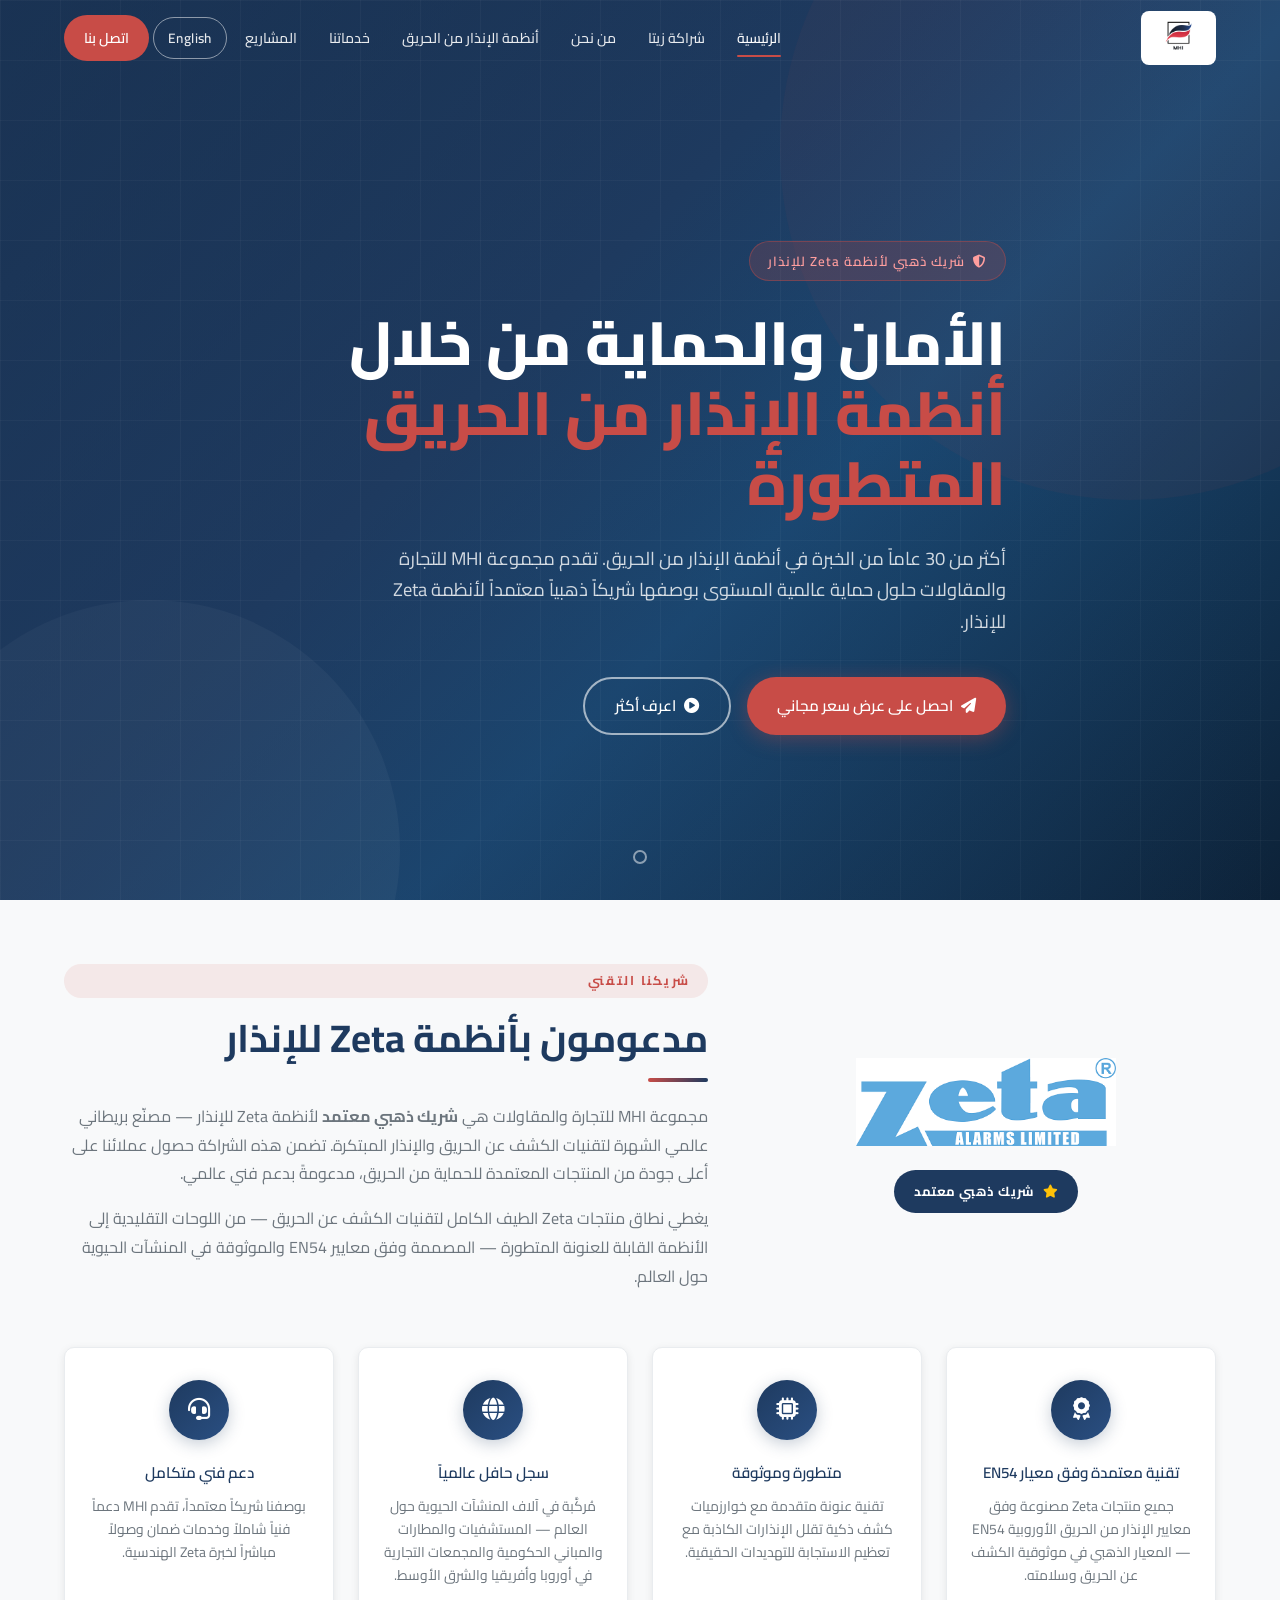
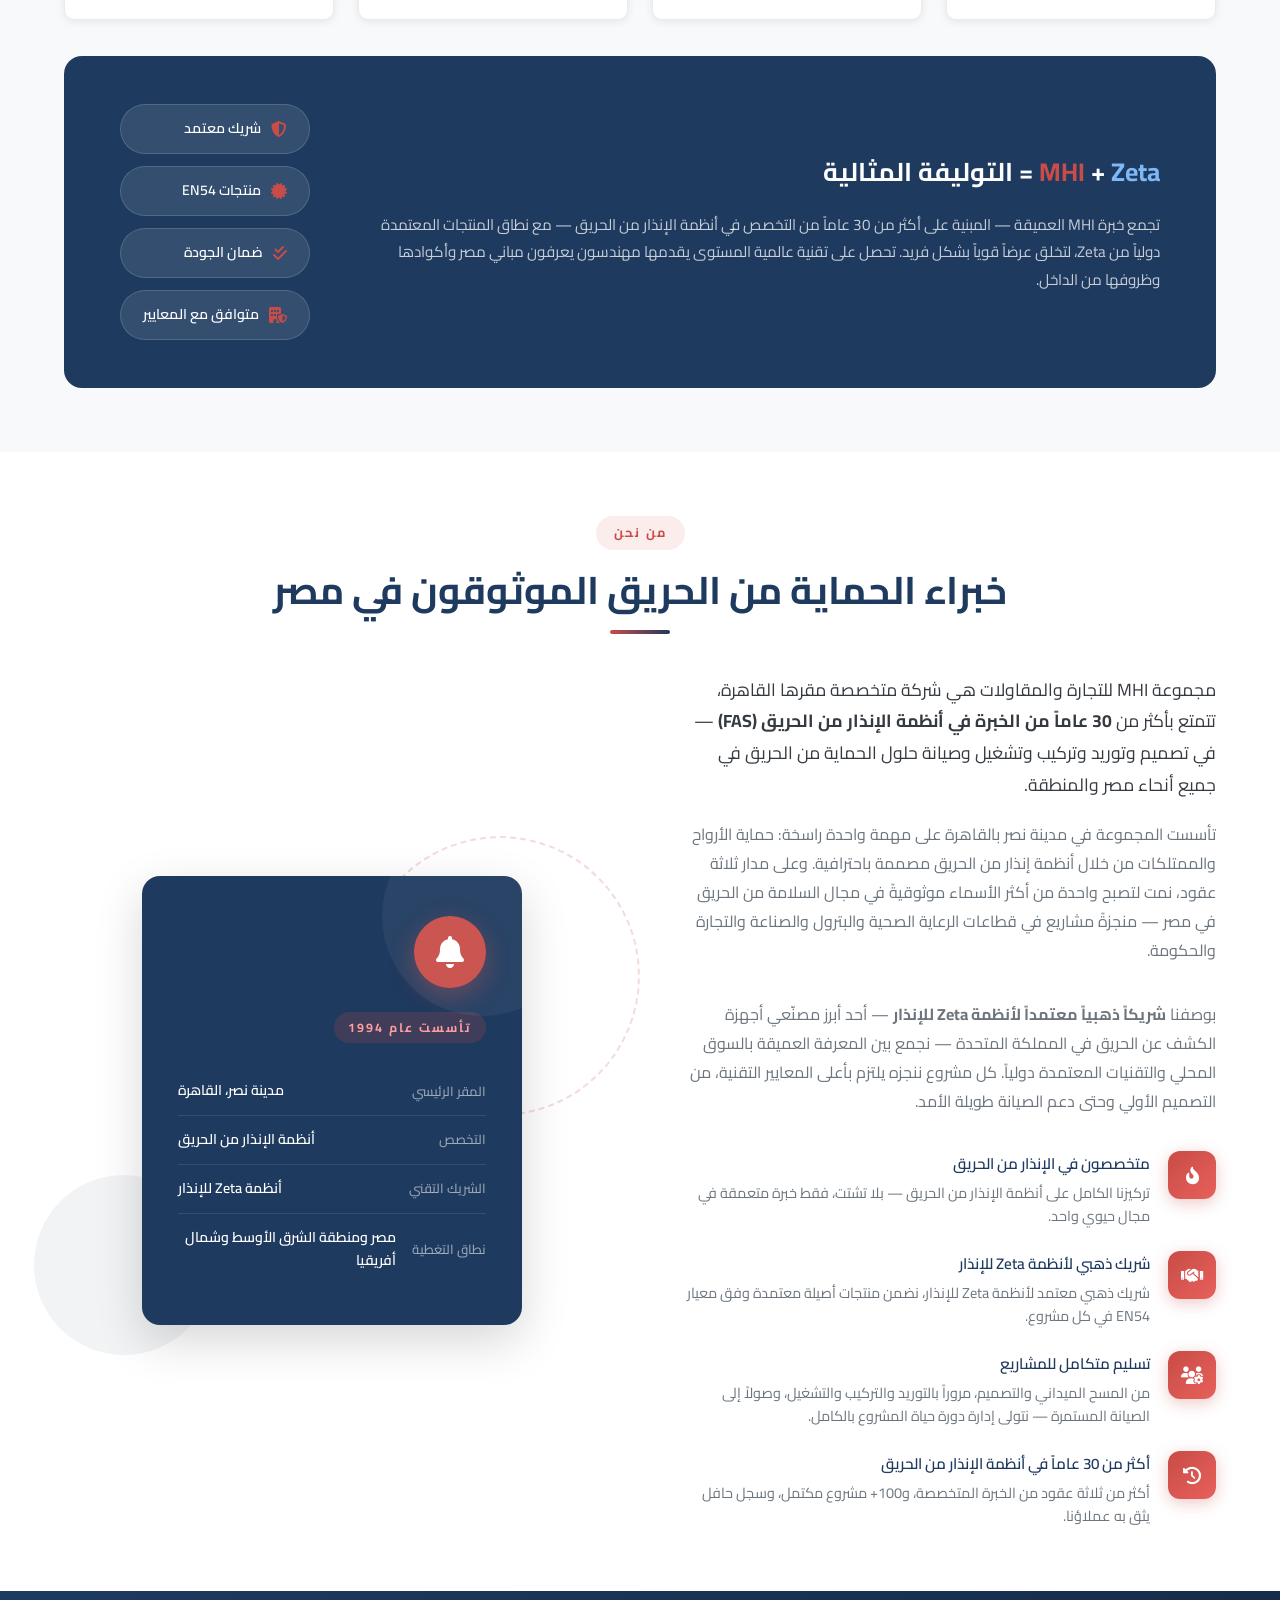
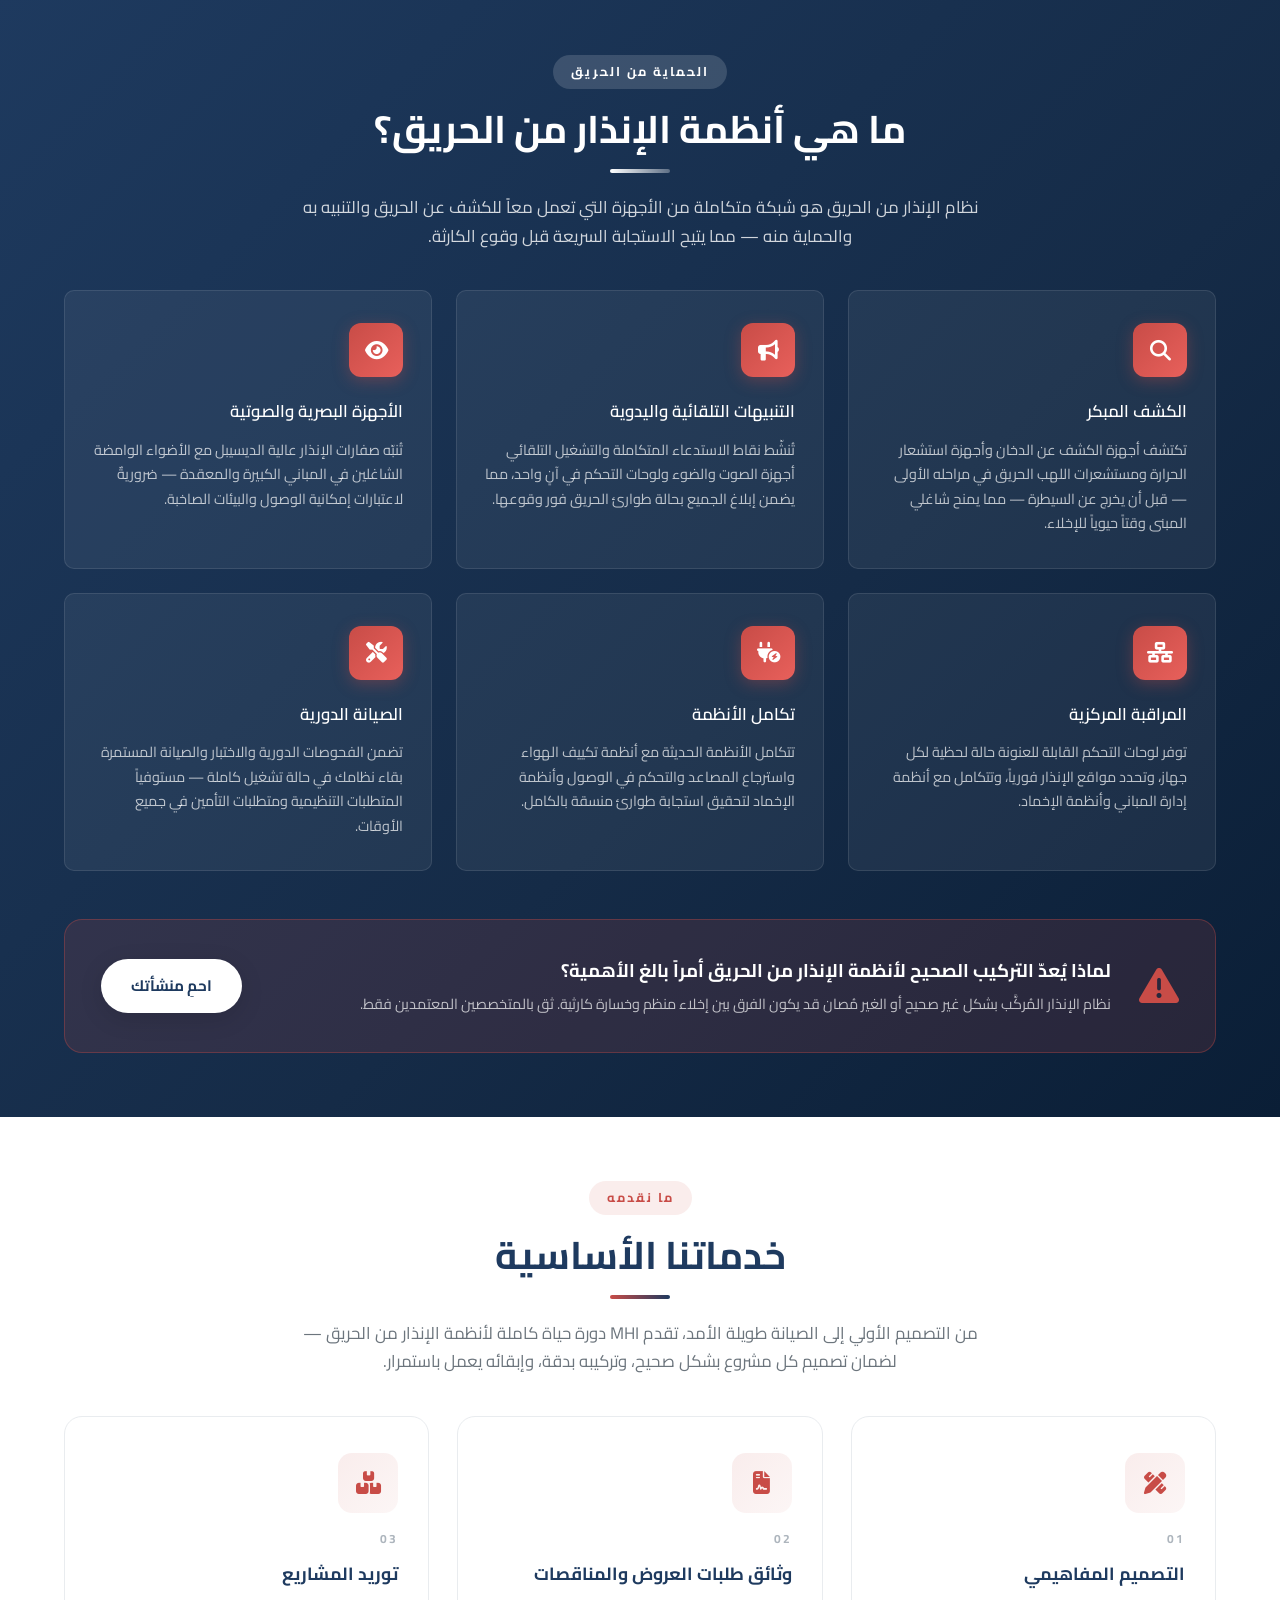
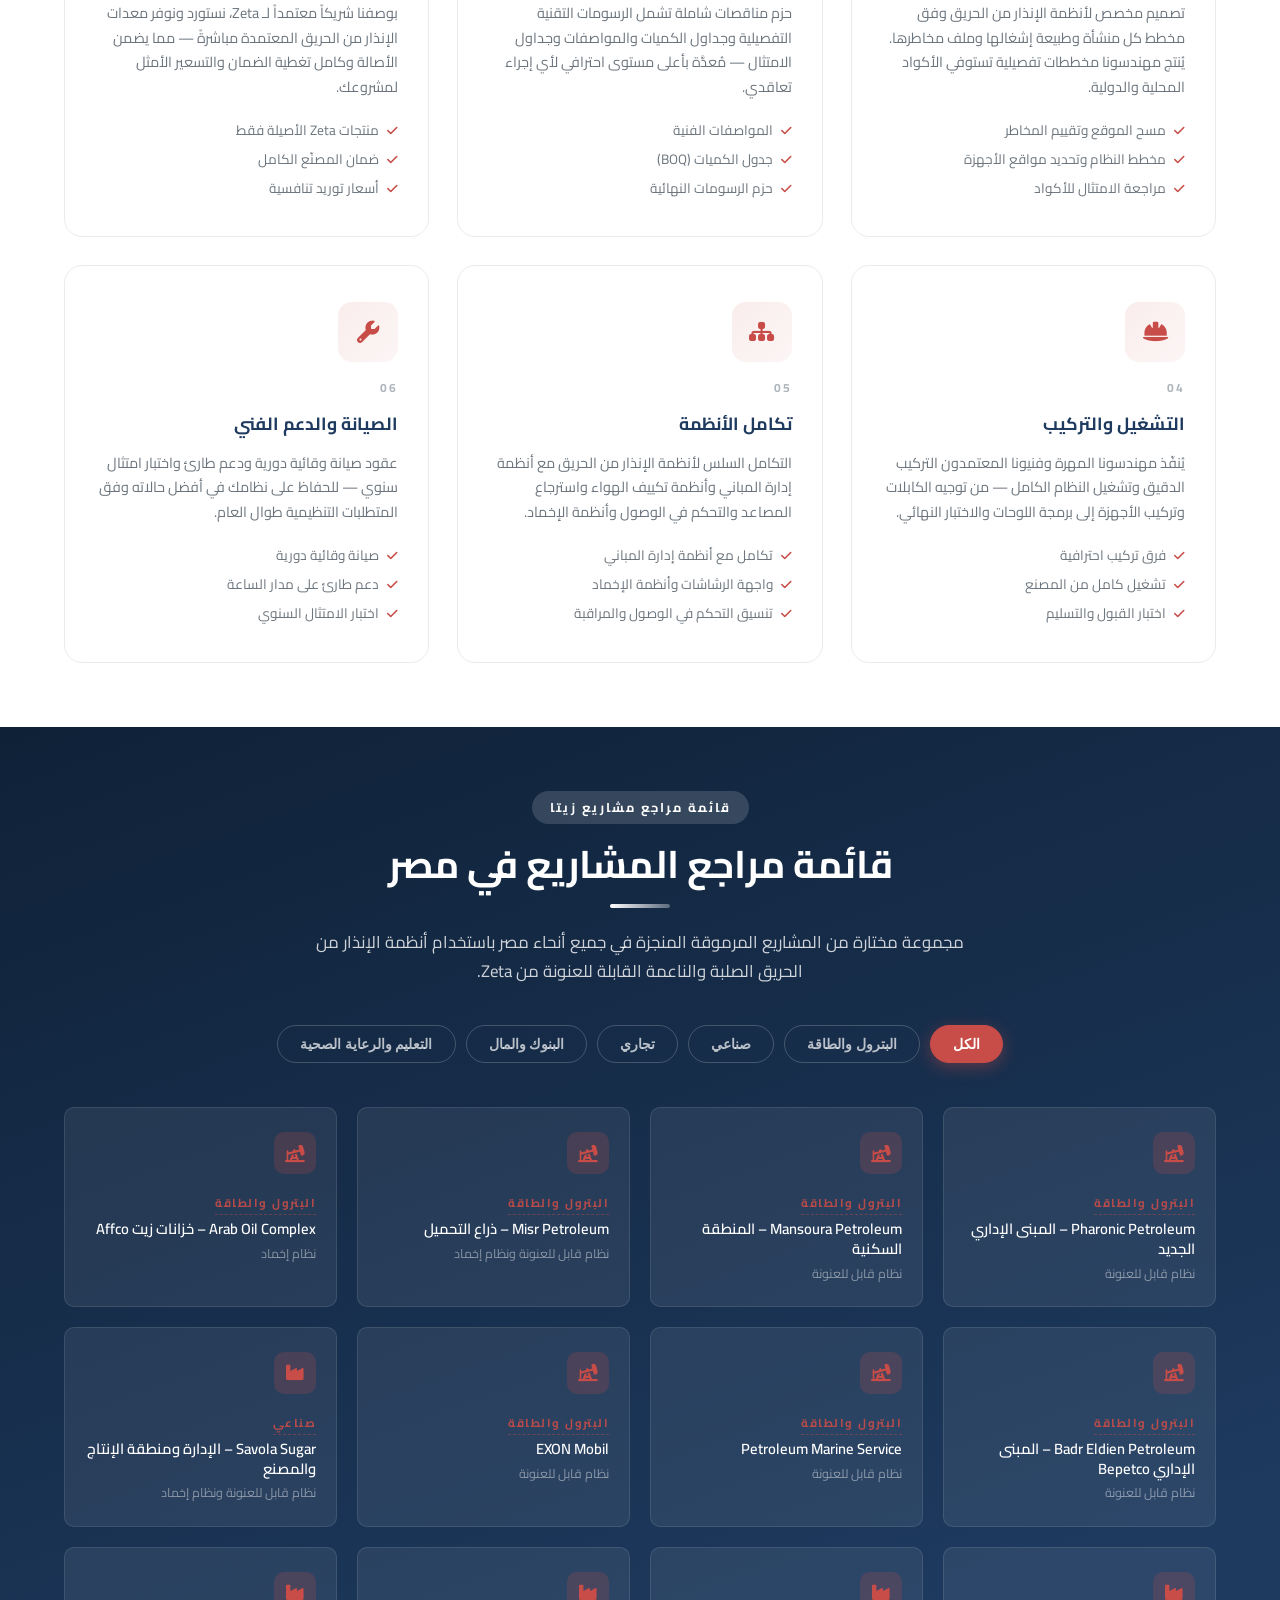
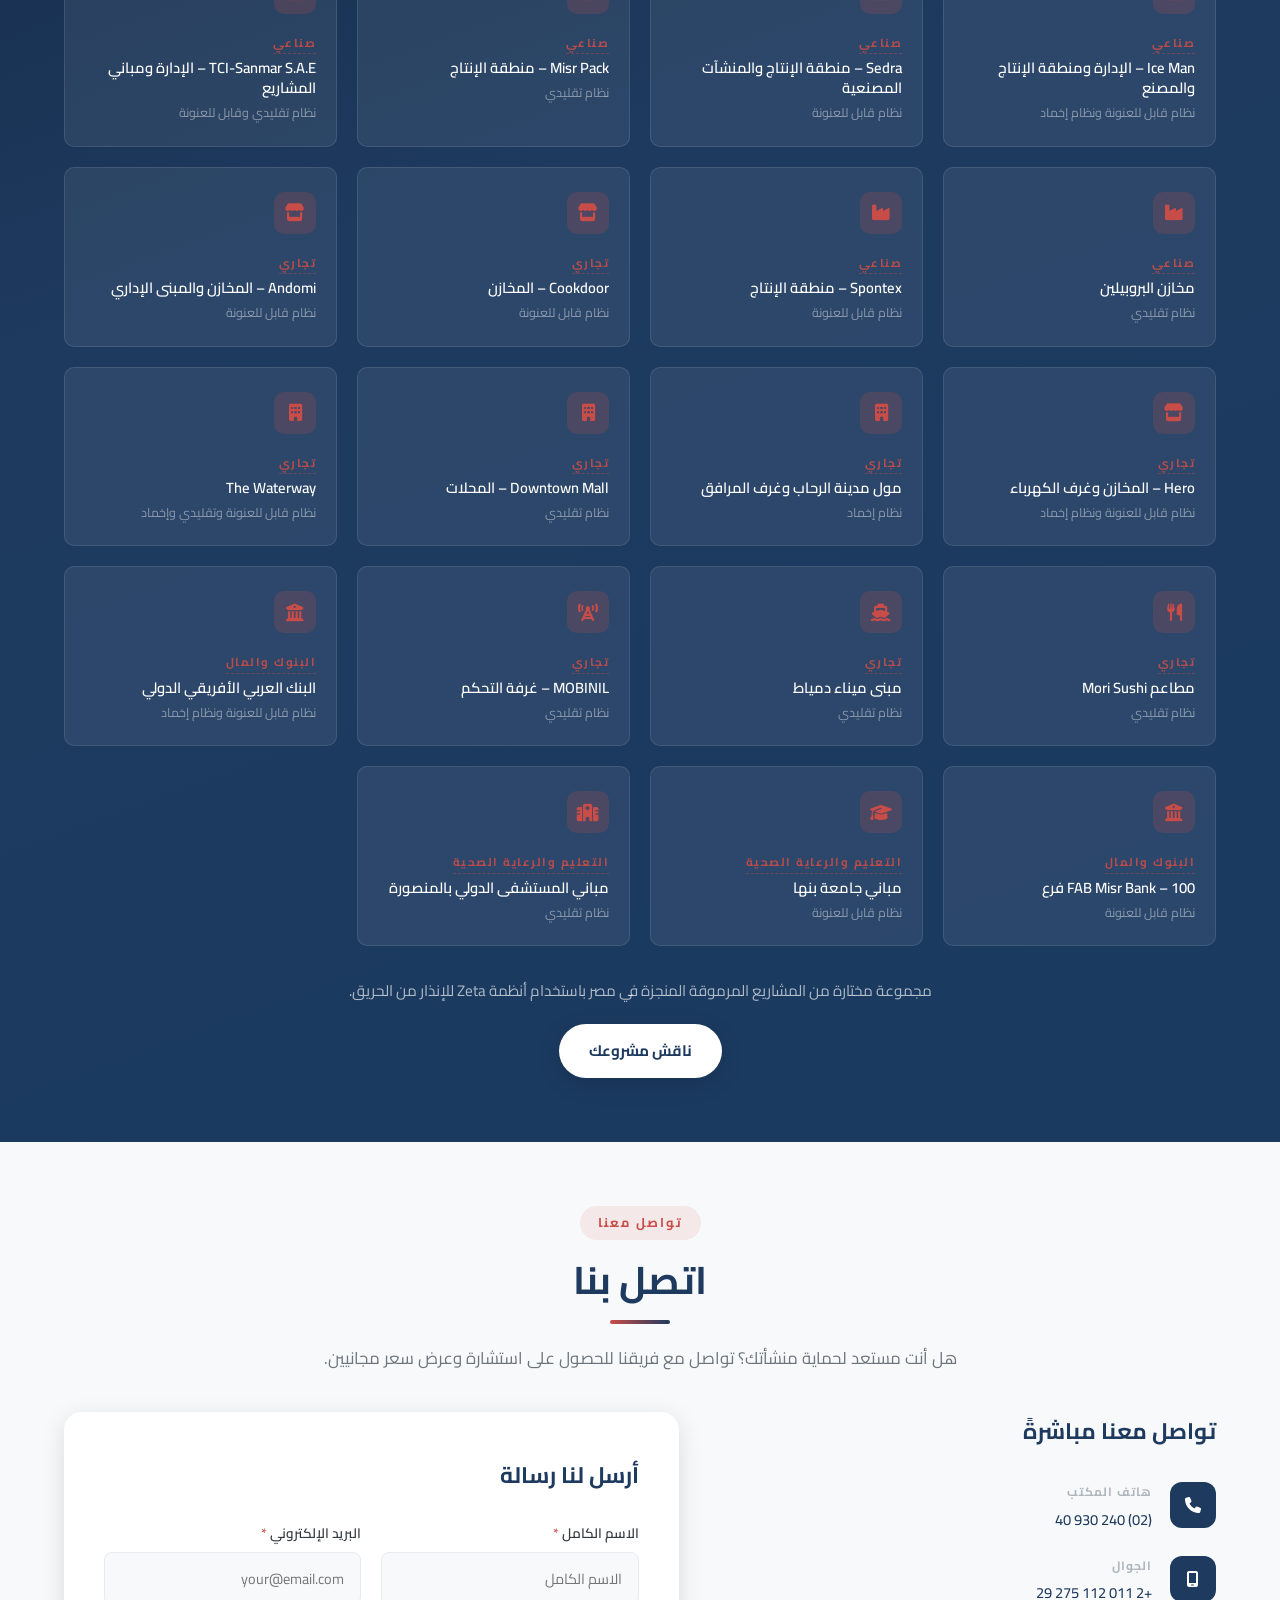
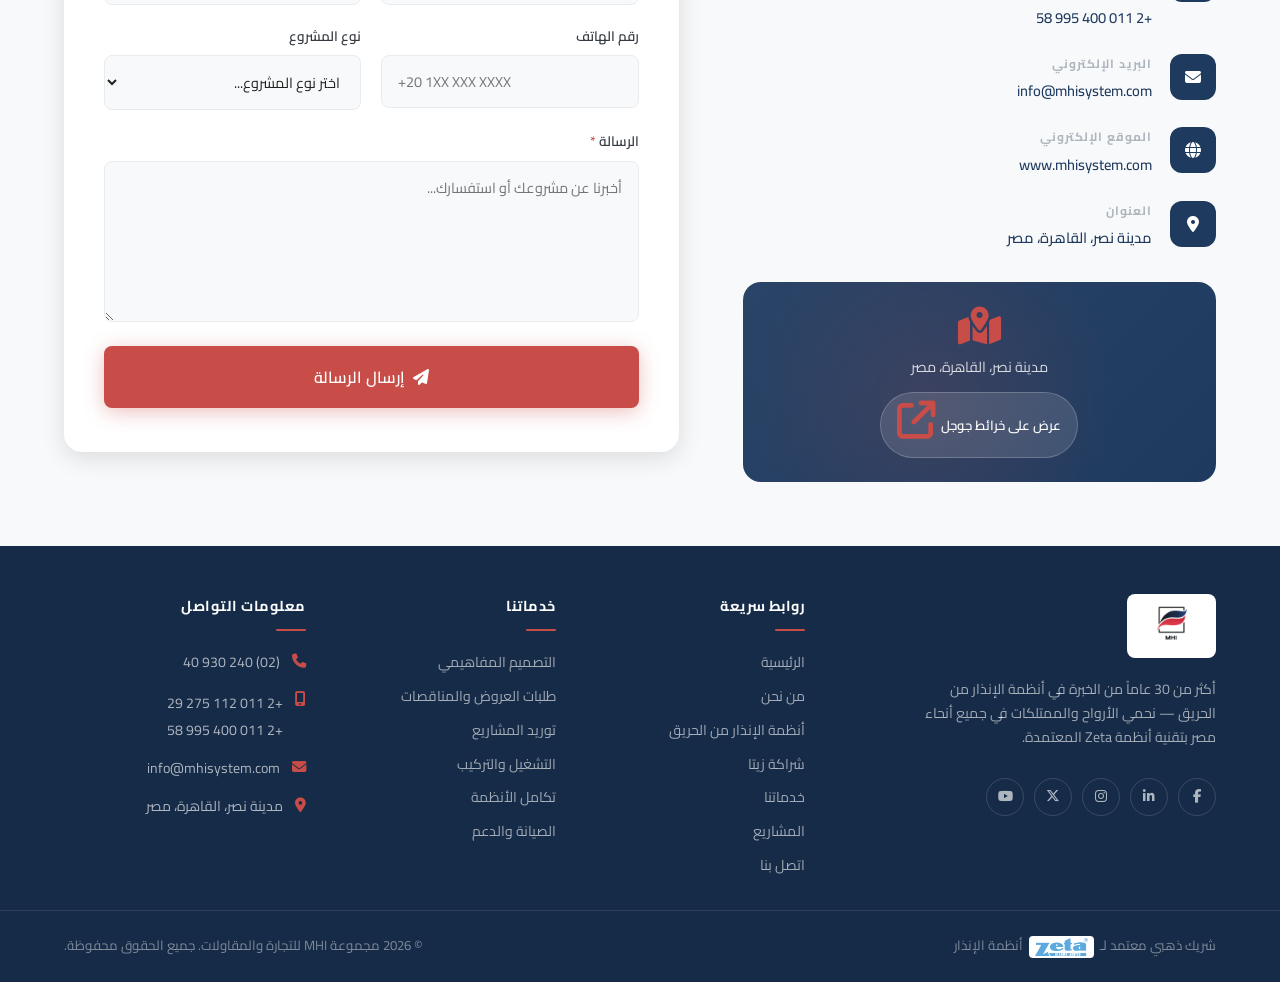
==== ar/index.html @ 606766be "Add Web3Forms access key for mostafa@mhisystem.com Co-Authored-By: Claude Sonnet 4.6 <noreply@anthro" ====
<!DOCTYPE html>
<html lang="ar" dir="rtl">
<head>
  <meta charset="UTF-8" />
  <meta name="viewport" content="width=device-width, initial-scale=1.0" />
  <meta name="description" content="مجموعة MHI للتجارة والمقاولات – متخصصون في أنظمة الإنذار من الحريق بخبرة تزيد على 30 عاماً، وشريك ذهبي معتمد لأنظمة Zeta للإنذار." />
  <title>مجموعة MHI للتجارة والمقاولات | أنظمة الإنذار من الحريق – القاهرة، مصر</title>

  <!-- Fonts: Cairo for Arabic -->
  <link rel="preconnect" href="https://fonts.googleapis.com" />
  <link rel="preconnect" href="https://fonts.gstatic.com" crossorigin />
  <link href="https://fonts.googleapis.com/css2?family=Cairo:wght@300;400;500;600;700;800;900&display=swap" rel="stylesheet" />

  <!-- Font Awesome -->
  <link rel="stylesheet" href="https://cdnjs.cloudflare.com/ajax/libs/font-awesome/6.5.0/css/all.min.css" />

  <!-- Stylesheets -->
  <link rel="stylesheet" href="../css/styles.css" />
  <link rel="stylesheet" href="../css/styles-rtl.css" />
</head>
<body>

  <!-- ============================================================
       HEADER / NAVIGATION
  ============================================================ -->
  <header class="header" id="header">
    <nav class="navbar container">

      <!-- Logo -->
      <a href="#home" class="logo" aria-label="MHI الرئيسية">
        <img src="../images/mhi-logo.jpg" alt="مجموعة MHI للتجارة والمقاولات" class="logo-img" />
      </a>

      <!-- Nav Links -->
      <ul class="nav-links" id="navLinks">
        <li><a href="#home"       class="nav-link active">الرئيسية</a></li>
        <li><a href="#zeta"       class="nav-link">شراكة زيتا</a></li>
        <li><a href="#about"      class="nav-link">من نحن</a></li>
        <li><a href="#fire-alarm" class="nav-link">أنظمة الإنذار من الحريق</a></li>
        <li><a href="#services"   class="nav-link">خدماتنا</a></li>
        <li><a href="#projects"   class="nav-link">المشاريع</a></li>
        <li><a href="../index.html" class="nav-link lang-switch">English</a></li>
        <li><a href="#contact"    class="nav-link nav-cta">اتصل بنا</a></li>
      </ul>

      <!-- Hamburger -->
      <button class="hamburger" id="hamburger" aria-label="فتح القائمة" aria-expanded="false">
        <span></span><span></span><span></span>
      </button>
    </nav>
  </header>

  <main>

    <!-- ============================================================
         HERO
    ============================================================ -->
    <section id="home" class="hero">
      <div class="hero-bg"></div>
      <div class="hero-overlay"></div>
      <div class="container hero-content">
        <div class="hero-badge">
          <i class="fas fa-shield-halved"></i>
          شريك ذهبي لأنظمة Zeta للإنذار
        </div>
        <h1 class="hero-title">
          الأمان والحماية من خلال<br />
          <span class="hero-highlight">أنظمة الإنذار من الحريق المتطورة</span>
        </h1>
        <p class="hero-subtitle">
          أكثر من 30 عاماً من الخبرة في أنظمة الإنذار من الحريق. تقدم مجموعة MHI للتجارة والمقاولات حلول حماية عالمية المستوى بوصفها شريكاً ذهبياً معتمداً لأنظمة Zeta للإنذار.
        </p>
        <div class="hero-actions">
          <a href="#contact" class="btn btn-primary">
            <i class="fas fa-paper-plane"></i> احصل على عرض سعر مجاني
          </a>
          <a href="#about" class="btn btn-outline">
            <i class="fas fa-play-circle"></i> اعرف أكثر
          </a>
        </div>
      </div>
      <div class="hero-scroll-indicator">
        <a href="#stats" aria-label="التمرير للأسفل">
          <div class="scroll-dot"></div>
        </a>
      </div>
    </section>

    <!-- ============================================================
         ZETA PARTNERSHIP
    ============================================================ -->
    <section id="zeta" class="section zeta">
      <div class="container">
        <div class="zeta-intro">
          <div class="zeta-logo-wrap reveal-right">
            <img src="../images/zeta-logo.png" alt="أنظمة Zeta للإنذار" class="zeta-logo-img" />
            <div class="zeta-badge-exclusive">
              <i class="fas fa-star"></i> شريك ذهبي معتمد
            </div>
          </div>
          <div class="zeta-headline reveal-left">
            <span class="section-tag">شريكنا التقني</span>
            <h2 class="section-title">مدعومون بأنظمة Zeta للإنذار</h2>
            <div class="section-divider"></div>
            <p>
              مجموعة MHI للتجارة والمقاولات هي <strong>شريك ذهبي معتمد</strong> لأنظمة Zeta للإنذار — مصنّع بريطاني عالمي الشهرة لتقنيات الكشف عن الحريق والإنذار المبتكرة. تضمن هذه الشراكة حصول عملائنا على أعلى جودة من المنتجات المعتمدة للحماية من الحريق، مدعومةً بدعم فني عالمي.
            </p>
            <p>
              يغطي نطاق منتجات Zeta الطيف الكامل لتقنيات الكشف عن الحريق — من اللوحات التقليدية إلى الأنظمة القابلة للعنونة المتطورة — المصممة وفق معايير EN54 والموثوقة في المنشآت الحيوية حول العالم.
            </p>
          </div>
        </div>

        <div class="zeta-advantages">
          <div class="zeta-adv-card reveal-up">
            <div class="zeta-adv-icon"><i class="fas fa-award"></i></div>
            <h4>تقنية معتمدة وفق معيار EN54</h4>
            <p>جميع منتجات Zeta مصنوعة وفق معايير الإنذار من الحريق الأوروبية EN54 — المعيار الذهبي في موثوقية الكشف عن الحريق وسلامته.</p>
          </div>
          <div class="zeta-adv-card reveal-up" style="--delay:0.1s">
            <div class="zeta-adv-icon"><i class="fas fa-microchip"></i></div>
            <h4>متطورة وموثوقة</h4>
            <p>تقنية عنونة متقدمة مع خوارزميات كشف ذكية تقلل الإنذارات الكاذبة مع تعظيم الاستجابة للتهديدات الحقيقية.</p>
          </div>
          <div class="zeta-adv-card reveal-up" style="--delay:0.2s">
            <div class="zeta-adv-icon"><i class="fas fa-globe"></i></div>
            <h4>سجل حافل عالمياً</h4>
            <p>مُركَّبة في آلاف المنشآت الحيوية حول العالم — المستشفيات والمطارات والمباني الحكومية والمجمعات التجارية في أوروبا وأفريقيا والشرق الأوسط.</p>
          </div>
          <div class="zeta-adv-card reveal-up" style="--delay:0.3s">
            <div class="zeta-adv-icon"><i class="fas fa-headset"></i></div>
            <h4>دعم فني متكامل</h4>
            <p>بوصفنا شريكاً معتمداً، تقدم MHI دعماً فنياً شاملاً وخدمات ضمان وصولاً مباشراً لخبرة Zeta الهندسية.</p>
          </div>
        </div>

        <div class="zeta-why-block">
          <div class="zeta-why-content">
            <h3><span class="zeta-why-mhi">MHI</span> + <span class="zeta-why-zeta">Zeta</span> = التوليفة المثالية</h3>
            <p>تجمع خبرة MHI العميقة — المبنية على أكثر من 30 عاماً من التخصص في أنظمة الإنذار من الحريق — مع نطاق المنتجات المعتمدة دولياً من Zeta، لتخلق عرضاً قوياً بشكل فريد. تحصل على تقنية عالمية المستوى يقدمها مهندسون يعرفون مباني مصر وأكوادها وظروفها من الداخل.</p>
          </div>
          <div class="zeta-certifications">
            <div class="cert-badge"><i class="fas fa-shield-halved"></i> شريك معتمد</div>
            <div class="cert-badge"><i class="fas fa-certificate"></i> منتجات EN54</div>
            <div class="cert-badge"><i class="fas fa-check-double"></i> ضمان الجودة</div>
            <div class="cert-badge"><i class="fas fa-building-shield"></i> متوافق مع المعايير</div>
          </div>
        </div>
      </div>
    </section>

    <!-- ============================================================
         ABOUT US
    ============================================================ -->
    <section id="about" class="section about">
      <div class="container">
        <div class="section-header">
          <span class="section-tag">من نحن</span>
          <h2 class="section-title">خبراء الحماية من الحريق الموثوقون في مصر</h2>
          <div class="section-divider"></div>
        </div>

        <div class="about-grid">
          <div class="about-content reveal-right">
            <p class="about-lead">
              مجموعة MHI للتجارة والمقاولات هي شركة متخصصة مقرها القاهرة، تتمتع بأكثر من <strong>30 عاماً من الخبرة في أنظمة الإنذار من الحريق (FAS)</strong> — في تصميم وتوريد وتركيب وتشغيل وصيانة حلول الحماية من الحريق في جميع أنحاء مصر والمنطقة.
            </p>
            <p class="about-body">
              تأسست المجموعة في مدينة نصر بالقاهرة على مهمة واحدة راسخة: حماية الأرواح والممتلكات من خلال أنظمة إنذار من الحريق مصممة باحترافية. وعلى مدار ثلاثة عقود، نمت لتصبح واحدة من أكثر الأسماء موثوقيةً في مجال السلامة من الحريق في مصر — منجزةً مشاريع في قطاعات الرعاية الصحية والبترول والصناعة والتجارة والحكومة.
            </p>
            <p class="about-body">
              بوصفنا <strong>شريكاً ذهبياً معتمداً لأنظمة Zeta للإنذار</strong> — أحد أبرز مصنّعي أجهزة الكشف عن الحريق في المملكة المتحدة — نجمع بين المعرفة العميقة بالسوق المحلي والتقنيات المعتمدة دولياً. كل مشروع ننجزه يلتزم بأعلى المعايير التقنية، من التصميم الأولي وحتى دعم الصيانة طويلة الأمد.
            </p>
            <div class="about-points">
              <div class="about-point">
                <div class="about-point-icon"><i class="fas fa-fire-flame-curved"></i></div>
                <div class="about-point-text">
                  <h4>متخصصون في الإنذار من الحريق</h4>
                  <p>تركيزنا الكامل على أنظمة الإنذار من الحريق — بلا تشتت، فقط خبرة متعمقة في مجال حيوي واحد.</p>
                </div>
              </div>
              <div class="about-point">
                <div class="about-point-icon"><i class="fas fa-handshake"></i></div>
                <div class="about-point-text">
                  <h4>شريك ذهبي لأنظمة Zeta للإنذار</h4>
                  <p>شريك ذهبي معتمد لأنظمة Zeta للإنذار، نضمن منتجات أصيلة معتمدة وفق معيار EN54 في كل مشروع.</p>
                </div>
              </div>
              <div class="about-point">
                <div class="about-point-icon"><i class="fas fa-users-gear"></i></div>
                <div class="about-point-text">
                  <h4>تسليم متكامل للمشاريع</h4>
                  <p>من المسح الميداني والتصميم، مروراً بالتوريد والتركيب والتشغيل، وصولاً إلى الصيانة المستمرة — نتولى إدارة دورة حياة المشروع بالكامل.</p>
                </div>
              </div>
              <div class="about-point">
                <div class="about-point-icon"><i class="fas fa-clock-rotate-left"></i></div>
                <div class="about-point-text">
                  <h4>أكثر من 30 عاماً في أنظمة الإنذار من الحريق</h4>
                  <p>أكثر من ثلاثة عقود من الخبرة المتخصصة، و100+ مشروع مكتمل، وسجل حافل يثق به عملاؤنا.</p>
                </div>
              </div>
            </div>
          </div>

          <div class="about-visual reveal-left">
            <div class="about-visual-card">
              <div class="visual-icon-wrap"><i class="fas fa-bell"></i></div>
              <div class="visual-badge">تأسست عام 1994</div>
              <div class="visual-lines">
                <div class="visual-line">
                  <span class="vl-label">المقر الرئيسي</span>
                  <span class="vl-value">مدينة نصر، القاهرة</span>
                </div>
                <div class="visual-line">
                  <span class="vl-label">التخصص</span>
                  <span class="vl-value">أنظمة الإنذار من الحريق</span>
                </div>
                <div class="visual-line">
                  <span class="vl-label">الشريك التقني</span>
                  <span class="vl-value">أنظمة Zeta للإنذار</span>
                </div>
                <div class="visual-line">
                  <span class="vl-label">نطاق التغطية</span>
                  <span class="vl-value">مصر ومنطقة الشرق الأوسط وشمال أفريقيا</span>
                </div>
              </div>
            </div>
            <div class="about-deco-circle about-deco-1"></div>
            <div class="about-deco-circle about-deco-2"></div>
          </div>
        </div>
      </div>
    </section>

    <!-- ============================================================
         FIRE ALARM SYSTEMS
    ============================================================ -->
    <section id="fire-alarm" class="section fire-alarm">
      <div class="fire-alarm-bg-layer"></div>
      <div class="container">
        <div class="section-header section-header-light">
          <span class="section-tag section-tag-light">الحماية من الحريق</span>
          <h2 class="section-title section-title-light">ما هي أنظمة الإنذار من الحريق؟</h2>
          <div class="section-divider section-divider-light"></div>
          <p class="section-subtitle section-subtitle-light">
            نظام الإنذار من الحريق هو شبكة متكاملة من الأجهزة التي تعمل معاً للكشف عن الحريق والتنبيه به والحماية منه — مما يتيح الاستجابة السريعة قبل وقوع الكارثة.
          </p>
        </div>

        <div class="fas-features-grid">
          <div class="fas-feature-card reveal-up">
            <div class="fas-feature-icon"><i class="fas fa-magnifying-glass"></i></div>
            <h3>الكشف المبكر</h3>
            <p>تكتشف أجهزة الكشف عن الدخان وأجهزة استشعار الحرارة ومستشعرات اللهب الحريق في مراحله الأولى — قبل أن يخرج عن السيطرة — مما يمنح شاغلي المبنى وقتاً حيوياً للإخلاء.</p>
          </div>
          <div class="fas-feature-card reveal-up" style="--delay:0.1s">
            <div class="fas-feature-icon"><i class="fas fa-bullhorn"></i></div>
            <h3>التنبيهات التلقائية واليدوية</h3>
            <p>تُنشّط نقاط الاستدعاء المتكاملة والتشغيل التلقائي أجهزة الصوت والضوء ولوحات التحكم في آنٍ واحد، مما يضمن إبلاغ الجميع بحالة طوارئ الحريق فور وقوعها.</p>
          </div>
          <div class="fas-feature-card reveal-up" style="--delay:0.2s">
            <div class="fas-feature-icon"><i class="fas fa-eye"></i></div>
            <h3>الأجهزة البصرية والصوتية</h3>
            <p>تُنبّه صفارات الإنذار عالية الديسيبل مع الأضواء الوامضة الشاغلين في المباني الكبيرة والمعقدة — ضروريةٌ لاعتبارات إمكانية الوصول والبيئات الصاخبة.</p>
          </div>
          <div class="fas-feature-card reveal-up" style="--delay:0.3s">
            <div class="fas-feature-icon"><i class="fas fa-network-wired"></i></div>
            <h3>المراقبة المركزية</h3>
            <p>توفر لوحات التحكم القابلة للعنونة حالة لحظية لكل جهاز، وتحدد مواقع الإنذار فورياً، وتتكامل مع أنظمة إدارة المباني وأنظمة الإخماد.</p>
          </div>
          <div class="fas-feature-card reveal-up" style="--delay:0.4s">
            <div class="fas-feature-icon"><i class="fas fa-plug-circle-bolt"></i></div>
            <h3>تكامل الأنظمة</h3>
            <p>تتكامل الأنظمة الحديثة مع أنظمة تكييف الهواء واسترجاع المصاعد والتحكم في الوصول وأنظمة الإخماد لتحقيق استجابة طوارئ منسقة بالكامل.</p>
          </div>
          <div class="fas-feature-card reveal-up" style="--delay:0.5s">
            <div class="fas-feature-icon"><i class="fas fa-screwdriver-wrench"></i></div>
            <h3>الصيانة الدورية</h3>
            <p>تضمن الفحوصات الدورية والاختبار والصيانة المستمرة بقاء نظامك في حالة تشغيل كاملة — مستوفياً المتطلبات التنظيمية ومتطلبات التأمين في جميع الأوقات.</p>
          </div>
        </div>

        <div class="fas-cta-block">
          <div class="fas-cta-icon"><i class="fas fa-triangle-exclamation"></i></div>
          <div class="fas-cta-text">
            <h3>لماذا يُعدّ التركيب الصحيح لأنظمة الإنذار من الحريق أمراً بالغ الأهمية؟</h3>
            <p>نظام الإنذار المُركَّب بشكل غير صحيح أو الغير مُصان قد يكون الفرق بين إخلاء منظم وخسارة كارثية. ثق بالمتخصصين المعتمدين فقط.</p>
          </div>
          <a href="#contact" class="btn btn-primary-light">احمِ منشأتك</a>
        </div>
      </div>
    </section>

    <!-- ============================================================
         OUR SERVICES
    ============================================================ -->
    <section id="services" class="section services">
      <div class="container">
        <div class="section-header">
          <span class="section-tag">ما نقدمه</span>
          <h2 class="section-title">خدماتنا الأساسية</h2>
          <div class="section-divider"></div>
          <p class="section-subtitle">
            من التصميم الأولي إلى الصيانة طويلة الأمد، تقدم MHI دورة حياة كاملة لأنظمة الإنذار من الحريق — لضمان تصميم كل مشروع بشكل صحيح، وتركيبه بدقة، وإبقائه يعمل باستمرار.
          </p>
        </div>

        <div class="services-grid">
          <div class="service-card reveal-up">
            <div class="service-card-icon"><i class="fas fa-pencil-ruler"></i></div>
            <div class="service-card-num">01</div>
            <h3>التصميم المفاهيمي</h3>
            <p>تصميم مخصص لأنظمة الإنذار من الحريق وفق مخطط كل منشأة وطبيعة إشغالها وملف مخاطرها. يُنتج مهندسونا مخططات تفصيلية تستوفي الأكواد المحلية والدولية.</p>
            <ul class="service-list">
              <li><i class="fas fa-check"></i> مسح الموقع وتقييم المخاطر</li>
              <li><i class="fas fa-check"></i> مخطط النظام وتحديد مواقع الأجهزة</li>
              <li><i class="fas fa-check"></i> مراجعة الامتثال للأكواد</li>
            </ul>
          </div>

          <div class="service-card reveal-up" style="--delay:0.1s">
            <div class="service-card-icon"><i class="fas fa-file-contract"></i></div>
            <div class="service-card-num">02</div>
            <h3>وثائق طلبات العروض والمناقصات</h3>
            <p>حزم مناقصات شاملة تشمل الرسومات التقنية التفصيلية وجداول الكميات والمواصفات وجداول الامتثال — مُعدَّة بأعلى مستوى احترافي لأي إجراء تعاقدي.</p>
            <ul class="service-list">
              <li><i class="fas fa-check"></i> المواصفات الفنية</li>
              <li><i class="fas fa-check"></i> جدول الكميات (BOQ)</li>
              <li><i class="fas fa-check"></i> حزم الرسومات النهائية</li>
            </ul>
          </div>

          <div class="service-card reveal-up" style="--delay:0.2s">
            <div class="service-card-icon"><i class="fas fa-boxes-stacked"></i></div>
            <div class="service-card-num">03</div>
            <h3>توريد المشاريع</h3>
            <p>بوصفنا شريكاً معتمداً لـ Zeta، نستورد ونوفر معدات الإنذار من الحريق المعتمدة مباشرةً — مما يضمن الأصالة وكامل تغطية الضمان والتسعير الأمثل لمشروعك.</p>
            <ul class="service-list">
              <li><i class="fas fa-check"></i> منتجات Zeta الأصيلة فقط</li>
              <li><i class="fas fa-check"></i> ضمان المصنّع الكامل</li>
              <li><i class="fas fa-check"></i> أسعار توريد تنافسية</li>
            </ul>
          </div>

          <div class="service-card reveal-up" style="--delay:0.3s">
            <div class="service-card-icon"><i class="fas fa-hard-hat"></i></div>
            <div class="service-card-num">04</div>
            <h3>التشغيل والتركيب</h3>
            <p>يُنفّذ مهندسونا المهرة وفنيونا المعتمدون التركيب الدقيق وتشغيل النظام الكامل — من توجيه الكابلات وتركيب الأجهزة إلى برمجة اللوحات والاختبار النهائي.</p>
            <ul class="service-list">
              <li><i class="fas fa-check"></i> فرق تركيب احترافية</li>
              <li><i class="fas fa-check"></i> تشغيل كامل من المصنع</li>
              <li><i class="fas fa-check"></i> اختبار القبول والتسليم</li>
            </ul>
          </div>

          <div class="service-card reveal-up" style="--delay:0.4s">
            <div class="service-card-icon"><i class="fas fa-sitemap"></i></div>
            <div class="service-card-num">05</div>
            <h3>تكامل الأنظمة</h3>
            <p>التكامل السلس لأنظمة الإنذار من الحريق مع أنظمة إدارة المباني وأنظمة تكييف الهواء واسترجاع المصاعد والتحكم في الوصول وأنظمة الإخماد.</p>
            <ul class="service-list">
              <li><i class="fas fa-check"></i> تكامل مع أنظمة إدارة المباني</li>
              <li><i class="fas fa-check"></i> واجهة الرشاشات وأنظمة الإخماد</li>
              <li><i class="fas fa-check"></i> تنسيق التحكم في الوصول والمراقبة</li>
            </ul>
          </div>

          <div class="service-card reveal-up" style="--delay:0.5s">
            <div class="service-card-icon"><i class="fas fa-wrench"></i></div>
            <div class="service-card-num">06</div>
            <h3>الصيانة والدعم الفني</h3>
            <p>عقود صيانة وقائية دورية ودعم طارئ واختبار امتثال سنوي — للحفاظ على نظامك في أفضل حالاته وفق المتطلبات التنظيمية طوال العام.</p>
            <ul class="service-list">
              <li><i class="fas fa-check"></i> صيانة وقائية دورية</li>
              <li><i class="fas fa-check"></i> دعم طارئ على مدار الساعة</li>
              <li><i class="fas fa-check"></i> اختبار الامتثال السنوي</li>
            </ul>
          </div>
        </div>
      </div>
    </section>

    <!-- ============================================================
         PROJECTS
    ============================================================ -->
    <section id="projects" class="section projects">
      <div class="projects-bg-layer"></div>
      <div class="container">
        <div class="section-header section-header-light">
          <span class="section-tag section-tag-light">قائمة مراجع مشاريع زيتا</span>
          <h2 class="section-title section-title-light">قائمة مراجع المشاريع في مصر</h2>
          <div class="section-divider section-divider-light"></div>
          <p class="section-subtitle section-subtitle-light">
            مجموعة مختارة من المشاريع المرموقة المنجزة في جميع أنحاء مصر باستخدام أنظمة الإنذار من الحريق الصلبة والناعمة القابلة للعنونة من Zeta.
          </p>
        </div>

        <div class="project-filters">
          <button class="filter-btn active" data-filter="all">الكل</button>
          <button class="filter-btn" data-filter="petroleum">البترول والطاقة</button>
          <button class="filter-btn" data-filter="industrial">صناعي</button>
          <button class="filter-btn" data-filter="commercial">تجاري</button>
          <button class="filter-btn" data-filter="banking">البنوك والمال</button>
          <button class="filter-btn" data-filter="education">التعليم والرعاية الصحية</button>
        </div>

        <div class="projects-grid" id="projectsGrid">

          <div class="project-card" data-category="petroleum">
            <div class="project-card-icon"><i class="fas fa-oil-well"></i></div>
            <div class="project-card-body">
              <span class="project-type">البترول والطاقة</span>
              <h4>Pharonic Petroleum – المبنى الإداري الجديد</h4>
              <p class="project-sys">نظام قابل للعنونة</p>
            </div>
          </div>

          <div class="project-card" data-category="petroleum">
            <div class="project-card-icon"><i class="fas fa-oil-well"></i></div>
            <div class="project-card-body">
              <span class="project-type">البترول والطاقة</span>
              <h4>Mansoura Petroleum – المنطقة السكنية</h4>
              <p class="project-sys">نظام قابل للعنونة</p>
            </div>
          </div>

          <div class="project-card" data-category="petroleum">
            <div class="project-card-icon"><i class="fas fa-oil-well"></i></div>
            <div class="project-card-body">
              <span class="project-type">البترول والطاقة</span>
              <h4>Misr Petroleum – ذراع التحميل</h4>
              <p class="project-sys">نظام قابل للعنونة ونظام إخماد</p>
            </div>
          </div>

          <div class="project-card" data-category="petroleum">
            <div class="project-card-icon"><i class="fas fa-oil-well"></i></div>
            <div class="project-card-body">
              <span class="project-type">البترول والطاقة</span>
              <h4>Arab Oil Complex – خزانات زيت Affco</h4>
              <p class="project-sys">نظام إخماد</p>
            </div>
          </div>

          <div class="project-card" data-category="petroleum">
            <div class="project-card-icon"><i class="fas fa-oil-well"></i></div>
            <div class="project-card-body">
              <span class="project-type">البترول والطاقة</span>
              <h4>Badr Eldien Petroleum – المبنى الإداري Bepetco</h4>
              <p class="project-sys">نظام قابل للعنونة</p>
            </div>
          </div>

          <div class="project-card" data-category="petroleum">
            <div class="project-card-icon"><i class="fas fa-oil-well"></i></div>
            <div class="project-card-body">
              <span class="project-type">البترول والطاقة</span>
              <h4>Petroleum Marine Service</h4>
              <p class="project-sys">نظام قابل للعنونة</p>
            </div>
          </div>

          <div class="project-card" data-category="petroleum">
            <div class="project-card-icon"><i class="fas fa-oil-well"></i></div>
            <div class="project-card-body">
              <span class="project-type">البترول والطاقة</span>
              <h4>EXON Mobil</h4>
              <p class="project-sys">نظام قابل للعنونة</p>
            </div>
          </div>

          <div class="project-card" data-category="industrial">
            <div class="project-card-icon"><i class="fas fa-industry"></i></div>
            <div class="project-card-body">
              <span class="project-type">صناعي</span>
              <h4>Savola Sugar – الإدارة ومنطقة الإنتاج والمصنع</h4>
              <p class="project-sys">نظام قابل للعنونة ونظام إخماد</p>
            </div>
          </div>

          <div class="project-card" data-category="industrial">
            <div class="project-card-icon"><i class="fas fa-industry"></i></div>
            <div class="project-card-body">
              <span class="project-type">صناعي</span>
              <h4>Ice Man – الإدارة ومنطقة الإنتاج والمصنع</h4>
              <p class="project-sys">نظام قابل للعنونة ونظام إخماد</p>
            </div>
          </div>

          <div class="project-card" data-category="industrial">
            <div class="project-card-icon"><i class="fas fa-industry"></i></div>
            <div class="project-card-body">
              <span class="project-type">صناعي</span>
              <h4>Sedra – منطقة الإنتاج والمنشآت المصنعية</h4>
              <p class="project-sys">نظام قابل للعنونة</p>
            </div>
          </div>

          <div class="project-card" data-category="industrial">
            <div class="project-card-icon"><i class="fas fa-industry"></i></div>
            <div class="project-card-body">
              <span class="project-type">صناعي</span>
              <h4>Misr Pack – منطقة الإنتاج</h4>
              <p class="project-sys">نظام تقليدي</p>
            </div>
          </div>

          <div class="project-card" data-category="industrial">
            <div class="project-card-icon"><i class="fas fa-industry"></i></div>
            <div class="project-card-body">
              <span class="project-type">صناعي</span>
              <h4>TCI-Sanmar S.A.E – الإدارة ومباني المشاريع</h4>
              <p class="project-sys">نظام تقليدي وقابل للعنونة</p>
            </div>
          </div>

          <div class="project-card" data-category="industrial">
            <div class="project-card-icon"><i class="fas fa-industry"></i></div>
            <div class="project-card-body">
              <span class="project-type">صناعي</span>
              <h4>مخازن البروبيلين</h4>
              <p class="project-sys">نظام تقليدي</p>
            </div>
          </div>

          <div class="project-card" data-category="industrial">
            <div class="project-card-icon"><i class="fas fa-industry"></i></div>
            <div class="project-card-body">
              <span class="project-type">صناعي</span>
              <h4>Spontex – منطقة الإنتاج</h4>
              <p class="project-sys">نظام قابل للعنونة</p>
            </div>
          </div>

          <div class="project-card" data-category="commercial">
            <div class="project-card-icon"><i class="fas fa-store"></i></div>
            <div class="project-card-body">
              <span class="project-type">تجاري</span>
              <h4>Cookdoor – المخازن</h4>
              <p class="project-sys">نظام قابل للعنونة</p>
            </div>
          </div>

          <div class="project-card" data-category="commercial">
            <div class="project-card-icon"><i class="fas fa-store"></i></div>
            <div class="project-card-body">
              <span class="project-type">تجاري</span>
              <h4>Andomi – المخازن والمبنى الإداري</h4>
              <p class="project-sys">نظام قابل للعنونة</p>
            </div>
          </div>

          <div class="project-card" data-category="commercial">
            <div class="project-card-icon"><i class="fas fa-store"></i></div>
            <div class="project-card-body">
              <span class="project-type">تجاري</span>
              <h4>Hero – المخازن وغرف الكهرباء</h4>
              <p class="project-sys">نظام قابل للعنونة ونظام إخماد</p>
            </div>
          </div>

          <div class="project-card" data-category="commercial">
            <div class="project-card-icon"><i class="fas fa-building"></i></div>
            <div class="project-card-body">
              <span class="project-type">تجاري</span>
              <h4>مول مدينة الرحاب وغرف المرافق</h4>
              <p class="project-sys">نظام إخماد</p>
            </div>
          </div>

          <div class="project-card" data-category="commercial">
            <div class="project-card-icon"><i class="fas fa-building"></i></div>
            <div class="project-card-body">
              <span class="project-type">تجاري</span>
              <h4>Downtown Mall – المحلات</h4>
              <p class="project-sys">نظام تقليدي</p>
            </div>
          </div>

          <div class="project-card" data-category="commercial">
            <div class="project-card-icon"><i class="fas fa-building"></i></div>
            <div class="project-card-body">
              <span class="project-type">تجاري</span>
              <h4>The Waterway</h4>
              <p class="project-sys">نظام قابل للعنونة وتقليدي وإخماد</p>
            </div>
          </div>

          <div class="project-card" data-category="commercial">
            <div class="project-card-icon"><i class="fas fa-utensils"></i></div>
            <div class="project-card-body">
              <span class="project-type">تجاري</span>
              <h4>مطاعم Mori Sushi</h4>
              <p class="project-sys">نظام تقليدي</p>
            </div>
          </div>

          <div class="project-card" data-category="commercial">
            <div class="project-card-icon"><i class="fas fa-ship"></i></div>
            <div class="project-card-body">
              <span class="project-type">تجاري</span>
              <h4>مبنى ميناء دمياط</h4>
              <p class="project-sys">نظام تقليدي</p>
            </div>
          </div>

          <div class="project-card" data-category="commercial">
            <div class="project-card-icon"><i class="fas fa-tower-cell"></i></div>
            <div class="project-card-body">
              <span class="project-type">تجاري</span>
              <h4>MOBINIL – غرفة التحكم</h4>
              <p class="project-sys">نظام تقليدي</p>
            </div>
          </div>

          <div class="project-card" data-category="banking">
            <div class="project-card-icon"><i class="fas fa-building-columns"></i></div>
            <div class="project-card-body">
              <span class="project-type">البنوك والمال</span>
              <h4>البنك العربي الأفريقي الدولي</h4>
              <p class="project-sys">نظام قابل للعنونة ونظام إخماد</p>
            </div>
          </div>

          <div class="project-card" data-category="banking">
            <div class="project-card-icon"><i class="fas fa-building-columns"></i></div>
            <div class="project-card-body">
              <span class="project-type">البنوك والمال</span>
              <h4>FAB Misr Bank – 100 فرع</h4>
              <p class="project-sys">نظام قابل للعنونة</p>
            </div>
          </div>

          <div class="project-card" data-category="education">
            <div class="project-card-icon"><i class="fas fa-graduation-cap"></i></div>
            <div class="project-card-body">
              <span class="project-type">التعليم والرعاية الصحية</span>
              <h4>مباني جامعة بنها</h4>
              <p class="project-sys">نظام قابل للعنونة</p>
            </div>
          </div>

          <div class="project-card" data-category="education">
            <div class="project-card-icon"><i class="fas fa-hospital"></i></div>
            <div class="project-card-body">
              <span class="project-type">التعليم والرعاية الصحية</span>
              <h4>مباني المستشفى الدولي بالمنصورة</h4>
              <p class="project-sys">نظام تقليدي</p>
            </div>
          </div>

        </div><!-- /projects-grid -->

        <div class="projects-cta">
          <p>مجموعة مختارة من المشاريع المرموقة المنجزة في مصر باستخدام أنظمة Zeta للإنذار من الحريق.</p>
          <a href="#contact" class="btn btn-primary-light">ناقش مشروعك</a>
        </div>
      </div>
    </section>

    <!-- ============================================================
         CONTACT
    ============================================================ -->
    <section id="contact" class="section contact">
      <div class="container">
        <div class="section-header">
          <span class="section-tag">تواصل معنا</span>
          <h2 class="section-title">اتصل بنا</h2>
          <div class="section-divider"></div>
          <p class="section-subtitle">
            هل أنت مستعد لحماية منشأتك؟ تواصل مع فريقنا للحصول على استشارة وعرض سعر مجانيين.
          </p>
        </div>

        <div class="contact-grid">
          <div class="contact-info reveal-right">
            <h3>تواصل معنا مباشرةً</h3>

            <div class="contact-item">
              <div class="contact-item-icon"><i class="fas fa-phone"></i></div>
              <div class="contact-item-body">
                <span class="contact-item-label">هاتف المكتب</span>
                <a href="tel:+20224093040" class="contact-item-value">(02) 240 930 40</a>
              </div>
            </div>

            <div class="contact-item">
              <div class="contact-item-icon"><i class="fas fa-mobile-screen"></i></div>
              <div class="contact-item-body">
                <span class="contact-item-label">الجوال</span>
                <a href="tel:+201111227529" class="contact-item-value">+2 011 112 275 29</a>
                <a href="tel:+201140099558" class="contact-item-value">+2 011 400 995 58</a>
              </div>
            </div>

            <div class="contact-item">
              <div class="contact-item-icon"><i class="fas fa-envelope"></i></div>
              <div class="contact-item-body">
                <span class="contact-item-label">البريد الإلكتروني</span>
                <a href="mailto:info@mhisystem.com" class="contact-item-value">info@mhisystem.com</a>
              </div>
            </div>

            <div class="contact-item">
              <div class="contact-item-icon"><i class="fas fa-globe"></i></div>
              <div class="contact-item-body">
                <span class="contact-item-label">الموقع الإلكتروني</span>
                <a href="https://www.mhisystem.com" target="_blank" rel="noopener" class="contact-item-value">www.mhisystem.com</a>
              </div>
            </div>

            <div class="contact-item">
              <div class="contact-item-icon"><i class="fas fa-location-dot"></i></div>
              <div class="contact-item-body">
                <span class="contact-item-label">العنوان</span>
                <span class="contact-item-value">مدينة نصر، القاهرة، مصر</span>
              </div>
            </div>

            <div class="map-placeholder">
              <div class="map-inner">
                <i class="fas fa-map-location-dot"></i>
                <p>مدينة نصر، القاهرة، مصر</p>
                <a href="https://maps.google.com/?q=Nasr+City,+Cairo,+Egypt" target="_blank" rel="noopener" class="map-link">
                  عرض على خرائط جوجل <i class="fas fa-external-link"></i>
                </a>
              </div>
            </div>
          </div>

          <div class="contact-form-wrap reveal-left">
            <form class="contact-form" id="contactForm" novalidate>
              <input type="hidden" name="access_key" value="a216b57f-4d25-4ff0-a7a1-caee9b956564" />
              <input type="hidden" name="subject" value="استفسار جديد — موقع MHI" />
              <input type="hidden" name="from_name" value="موقع MHI" />
              <input type="hidden" name="redirect" value="false" />
              <h3>أرسل لنا رسالة</h3>

              <div class="form-row">
                <div class="form-group">
                  <label for="name">الاسم الكامل <span class="req">*</span></label>
                  <input type="text" id="name" name="name" placeholder="الاسم الكامل" required />
                </div>
                <div class="form-group">
                  <label for="email">البريد الإلكتروني <span class="req">*</span></label>
                  <input type="email" id="email" name="email" placeholder="your@email.com" required />
                </div>
              </div>

              <div class="form-row">
                <div class="form-group">
                  <label for="phone">رقم الهاتف</label>
                  <input type="tel" id="phone" name="phone" placeholder="+20 1XX XXX XXXX" />
                </div>
                <div class="form-group">
                  <label for="project-type">نوع المشروع</label>
                  <select id="project-type" name="project_type">
                    <option value="">اختر نوع المشروع...</option>
                    <option value="healthcare">رعاية صحية / مستشفى</option>
                    <option value="commercial">تجاري / مول</option>
                    <option value="government">حكومي / مؤسسي</option>
                    <option value="education">تعليمي / جامعي</option>
                    <option value="hospitality">فندقي / ضيافة</option>
                    <option value="industrial">صناعي / مستودع</option>
                    <option value="residential">مجمع سكني</option>
                    <option value="other">أخرى</option>
                  </select>
                </div>
              </div>

              <div class="form-group">
                <label for="message">الرسالة <span class="req">*</span></label>
                <textarea id="message" name="message" rows="5" placeholder="أخبرنا عن مشروعك أو استفسارك..." required></textarea>
              </div>

              <button type="submit" class="btn btn-primary btn-submit">
                <i class="fas fa-paper-plane"></i> إرسال الرسالة
              </button>

              <div class="form-success" id="formSuccess" style="display:none">
                <i class="fas fa-circle-check"></i>
                <span>شكراً! سنتواصل معك خلال 24 ساعة.</span>
              </div>
            </form>
          </div>
        </div>
      </div>
    </section>

  </main>

  <!-- ============================================================
       FOOTER
  ============================================================ -->
  <footer class="footer">
    <div class="footer-top">
      <div class="container footer-top-grid">

        <div class="footer-brand">
          <img src="../images/mhi-logo.jpg" alt="مجموعة MHI للتجارة والمقاولات" class="footer-logo-img" />
          <p class="footer-brand-desc">أكثر من 30 عاماً من الخبرة في أنظمة الإنذار من الحريق — نحمي الأرواح والممتلكات في جميع أنحاء مصر بتقنية أنظمة Zeta المعتمدة.</p>
          <div class="footer-social">
            <a href="#" aria-label="Facebook" class="social-link"><i class="fab fa-facebook-f"></i></a>
            <a href="#" aria-label="LinkedIn" class="social-link"><i class="fab fa-linkedin-in"></i></a>
            <a href="#" aria-label="Instagram" class="social-link"><i class="fab fa-instagram"></i></a>
            <a href="#" aria-label="Twitter" class="social-link"><i class="fab fa-x-twitter"></i></a>
            <a href="#" aria-label="YouTube" class="social-link"><i class="fab fa-youtube"></i></a>
          </div>
        </div>

        <div class="footer-col">
          <h4 class="footer-col-title">روابط سريعة</h4>
          <ul class="footer-links">
            <li><a href="#home">الرئيسية</a></li>
            <li><a href="#about">من نحن</a></li>
            <li><a href="#fire-alarm">أنظمة الإنذار من الحريق</a></li>
            <li><a href="#zeta">شراكة زيتا</a></li>
            <li><a href="#services">خدماتنا</a></li>
            <li><a href="#projects">المشاريع</a></li>
            <li><a href="#contact">اتصل بنا</a></li>
          </ul>
        </div>

        <div class="footer-col">
          <h4 class="footer-col-title">خدماتنا</h4>
          <ul class="footer-links">
            <li><a href="#services">التصميم المفاهيمي</a></li>
            <li><a href="#services">طلبات العروض والمناقصات</a></li>
            <li><a href="#services">توريد المشاريع</a></li>
            <li><a href="#services">التشغيل والتركيب</a></li>
            <li><a href="#services">تكامل الأنظمة</a></li>
            <li><a href="#services">الصيانة والدعم</a></li>
          </ul>
        </div>

        <div class="footer-col">
          <h4 class="footer-col-title">معلومات التواصل</h4>
          <ul class="footer-contact-list">
            <li>
              <i class="fas fa-phone"></i>
              <a href="tel:+20224093040">(02) 240 930 40</a>
            </li>
            <li>
              <i class="fas fa-mobile-screen"></i>
              <div>
                <a href="tel:+201111227529">+2 011 112 275 29</a><br />
                <a href="tel:+201140099558">+2 011 400 995 58</a>
              </div>
            </li>
            <li>
              <i class="fas fa-envelope"></i>
              <a href="mailto:info@mhisystem.com">info@mhisystem.com</a>
            </li>
            <li>
              <i class="fas fa-location-dot"></i>
              <span>مدينة نصر، القاهرة، مصر</span>
            </li>
          </ul>
        </div>

      </div>
    </div>

    <div class="footer-bottom">
      <div class="container footer-bottom-inner">
        <p>&copy; <span id="currentYear"></span> مجموعة MHI للتجارة والمقاولات. جميع الحقوق محفوظة.</p>
        <p class="footer-partner-note">
          شريك ذهبي معتمد لـ
          <img src="../images/zeta-logo.png" alt="Zeta" class="footer-zeta-logo" />
          أنظمة الإنذار
        </p>
      </div>
    </div>
  </footer>

  <button class="back-to-top" id="backToTop" aria-label="العودة للأعلى">
    <i class="fas fa-chevron-up"></i>
  </button>

  <script src="../js/main.js"></script>
</body>
</html>
---- css/styles.css ----
/* ============================================================
   MHI Trading & Contracting Group — Main Stylesheet
   Colors: Red #C84C47 | Dark Blue #1E3A5F | Black #222222
============================================================ */

/* --- Reset & Base --- */
*, *::before, *::after { box-sizing: border-box; margin: 0; padding: 0; }

:root {
  --red:       #C84C47;
  --red-dark:  #a63a36;
  --blue:      #1E3A5F;
  --blue-dark: #152b47;
  --blue-light:#2a4f82;
  --black:     #222222;
  --white:     #FFFFFF;
  --gray-50:   #F8F9FA;
  --gray-100:  #F1F3F5;
  --gray-200:  #E9ECEF;
  --gray-400:  #ADB5BD;
  --gray-600:  #6C757D;
  --gray-800:  #343A40;
  --shadow-sm: 0 2px 8px rgba(0,0,0,.08);
  --shadow-md: 0 6px 24px rgba(0,0,0,.12);
  --shadow-lg: 0 16px 48px rgba(0,0,0,.16);
  --radius:    10px;
  --radius-lg: 18px;
  --transition: 0.3s ease;
  --font-body: 'Inter', sans-serif;
  --font-head: 'Poppins', sans-serif;
}

html { scroll-behavior: smooth; font-size: 16px; }

body {
  font-family: var(--font-body);
  color: var(--black);
  background: var(--white);
  line-height: 1.7;
  overflow-x: hidden;
}

img { max-width: 100%; display: block; }
a { text-decoration: none; color: inherit; }
ul { list-style: none; }
button { cursor: pointer; border: none; background: none; }

.container {
  width: 100%;
  max-width: 1200px;
  margin: 0 auto;
  padding: 0 24px;
}

/* ============================================================
   BUTTONS
============================================================ */
.btn {
  display: inline-flex;
  align-items: center;
  gap: 8px;
  padding: 14px 30px;
  border-radius: 50px;
  font-family: var(--font-body);
  font-weight: 600;
  font-size: .95rem;
  transition: var(--transition);
  white-space: nowrap;
}

.btn-primary {
  background: var(--red);
  color: var(--white);
  box-shadow: 0 4px 20px rgba(200,76,71,.35);
}
.btn-primary:hover {
  background: var(--red-dark);
  transform: translateY(-2px);
  box-shadow: 0 8px 28px rgba(200,76,71,.45);
}

.btn-outline {
  background: transparent;
  color: var(--white);
  border: 2px solid rgba(255,255,255,.6);
}
.btn-outline:hover {
  background: rgba(255,255,255,.12);
  border-color: var(--white);
}

.btn-primary-light {
  background: var(--white);
  color: var(--blue);
  font-weight: 700;
  box-shadow: var(--shadow-md);
}
.btn-primary-light:hover {
  background: var(--gray-100);
  transform: translateY(-2px);
  box-shadow: var(--shadow-lg);
}

/* ============================================================
   SECTION COMMONS
============================================================ */
.section { padding: 64px 0; }

.section-header {
  text-align: center;
  margin-bottom: 40px;
}

.section-tag {
  display: inline-block;
  background: rgba(200,76,71,.1);
  color: var(--red);
  font-size: .8rem;
  font-weight: 700;
  letter-spacing: 2px;
  text-transform: uppercase;
  padding: 6px 18px;
  border-radius: 50px;
  margin-bottom: 16px;
}

.section-tag-light {
  background: rgba(255,255,255,.15);
  color: var(--white);
}

.section-title {
  font-family: var(--font-head);
  font-size: clamp(1.8rem, 3vw, 2.6rem);
  font-weight: 700;
  color: var(--blue);
  line-height: 1.25;
  margin-bottom: 16px;
}

.section-title-light { color: var(--white); }

.section-divider {
  width: 60px;
  height: 4px;
  background: linear-gradient(90deg, var(--red), var(--blue));
  border-radius: 2px;
  margin: 0 auto 20px;
}

.section-divider-light {
  background: linear-gradient(90deg, var(--white), rgba(255,255,255,.3));
}

.section-subtitle {
  color: var(--gray-600);
  max-width: 680px;
  margin: 0 auto;
  font-size: 1.05rem;
}

.section-subtitle-light { color: rgba(255,255,255,.8); }

/* ============================================================
   HEADER / NAV
============================================================ */
.header {
  position: fixed;
  top: 0;
  left: 0;
  right: 0;
  z-index: 1000;
  background: transparent;
  transition: background .35s ease, box-shadow .35s ease;
  padding: 0;
}

.header.scrolled {
  background: var(--white);
  box-shadow: 0 2px 24px rgba(0,0,0,.1);
}

.navbar {
  display: flex;
  align-items: center;
  justify-content: space-between;
  height: 76px;
}

.logo-img {
  height: 54px;
  width: auto;
  object-fit: contain;
  background: var(--white);
  border-radius: 8px;
  padding: 5px 10px;
  transition: var(--transition);
}

.nav-links {
  display: flex;
  align-items: center;
  gap: 4px;
}

.nav-link {
  font-size: .88rem;
  font-weight: 500;
  padding: 8px 14px;
  border-radius: 6px;
  color: rgba(255,255,255,.9);
  transition: var(--transition);
  position: relative;
}

.nav-link::after {
  content: '';
  position: absolute;
  bottom: 2px;
  left: 14px;
  right: 14px;
  height: 2px;
  background: var(--red);
  transform: scaleX(0);
  transition: transform .25s ease;
  border-radius: 1px;
}

.nav-link:hover::after,
.nav-link.active::after { transform: scaleX(1); }

.nav-link:hover,
.nav-link.active { color: var(--white); }

.header.scrolled .nav-link { color: var(--gray-800); }
.header.scrolled .nav-link:hover,
.header.scrolled .nav-link.active { color: var(--blue); }

.nav-link.nav-cta {
  background: var(--red);
  color: var(--white) !important;
  padding: 10px 20px;
  border-radius: 50px;
  font-weight: 600;
}

.nav-link.nav-cta::after { display: none; }

.nav-link.nav-cta:hover {
  background: var(--red-dark);
  transform: translateY(-1px);
  box-shadow: 0 4px 16px rgba(200,76,71,.4);
}

.nav-link.lang-switch {
  border: 1.5px solid rgba(255,255,255,.5);
  padding: 7px 14px;
  border-radius: 50px;
  font-size: .85rem;
  font-weight: 600;
  letter-spacing: .03em;
  transition: background var(--transition), border-color var(--transition), color var(--transition);
}
.nav-link.lang-switch::after { display: none; }
.nav-link.lang-switch:hover {
  background: rgba(255,255,255,.15);
  border-color: rgba(255,255,255,.9);
}
.header.scrolled .nav-link.lang-switch {
  border-color: var(--blue);
  color: var(--blue) !important;
}
.header.scrolled .nav-link.lang-switch:hover {
  background: var(--blue);
  color: var(--white) !important;
}

/* Hamburger */
.hamburger {
  display: none;
  flex-direction: column;
  gap: 5px;
  padding: 6px;
  z-index: 1100;
}

.hamburger span {
  display: block;
  width: 26px;
  height: 2.5px;
  background: var(--white);
  border-radius: 2px;
  transition: var(--transition);
}

.header.scrolled .hamburger span { background: var(--blue); }

.hamburger.open span:nth-child(1) { transform: translateY(7.5px) rotate(45deg); }
.hamburger.open span:nth-child(2) { opacity: 0; transform: scaleX(0); }
.hamburger.open span:nth-child(3) { transform: translateY(-7.5px) rotate(-45deg); }

/* ============================================================
   HERO
============================================================ */
.hero {
  position: relative;
  min-height: 100vh;
  display: flex;
  align-items: center;
  overflow: hidden;
}

.hero-bg {
  position: absolute;
  inset: 0;
  background:
    linear-gradient(135deg, var(--blue-dark) 0%, var(--blue) 40%, #1a4a75 60%, #0d2238 100%);
}

/* Animated geometric shapes */
.hero-bg::before,
.hero-bg::after {
  content: '';
  position: absolute;
  border-radius: 50%;
  opacity: .06;
}
.hero-bg::before {
  width: 700px; height: 700px;
  background: var(--red);
  top: -200px; right: -200px;
  animation: float1 12s ease-in-out infinite alternate;
}
.hero-bg::after {
  width: 500px; height: 500px;
  background: var(--white);
  bottom: -200px; left: -100px;
  animation: float2 15s ease-in-out infinite alternate;
}

@keyframes float1 { from { transform: translate(0,0) scale(1); } to { transform: translate(40px, 40px) scale(1.1); } }
@keyframes float2 { from { transform: translate(0,0) scale(1); } to { transform: translate(-30px, 30px) scale(1.08); } }

.hero-overlay {
  position: absolute;
  inset: 0;
  background: linear-gradient(to right, rgba(30,58,95,.5), transparent);
}

/* Grid pattern overlay */
.hero::before {
  content: '';
  position: absolute;
  inset: 0;
  background-image:
    linear-gradient(rgba(255,255,255,.03) 1px, transparent 1px),
    linear-gradient(90deg, rgba(255,255,255,.03) 1px, transparent 1px);
  background-size: 60px 60px;
  z-index: 1;
}

.hero-content {
  position: relative;
  z-index: 2;
  padding-top: 76px;
  max-width: 780px;
}

.hero-badge {
  display: inline-flex;
  align-items: center;
  gap: 8px;
  background: rgba(200,76,71,.2);
  border: 1px solid rgba(200,76,71,.4);
  color: #ff9e9e;
  font-size: .82rem;
  font-weight: 600;
  letter-spacing: 1px;
  padding: 8px 18px;
  border-radius: 50px;
  margin-bottom: 28px;
  animation: fadeInDown .7s ease both;
}

.hero-title {
  font-family: var(--font-head);
  font-size: clamp(2.2rem, 5vw, 3.8rem);
  font-weight: 800;
  color: var(--white);
  line-height: 1.15;
  margin-bottom: 24px;
  animation: fadeInUp .8s .15s ease both;
}

.hero-highlight {
  color: var(--red);
  display: block;
}

.hero-subtitle {
  font-size: clamp(1rem, 1.8vw, 1.15rem);
  color: rgba(255,255,255,.8);
  max-width: 620px;
  margin-bottom: 40px;
  animation: fadeInUp .8s .3s ease both;
}

.hero-actions {
  display: flex;
  gap: 16px;
  flex-wrap: wrap;
  animation: fadeInUp .8s .45s ease both;
}

.hero-scroll-indicator {
  position: absolute;
  bottom: 36px;
  left: 50%;
  transform: translateX(-50%);
  z-index: 2;
}

.scroll-dot {
  width: 14px;
  height: 14px;
  border: 2px solid rgba(255,255,255,.5);
  border-radius: 50%;
  animation: scrollBounce 2s infinite;
  margin: 0 auto;
}

@keyframes scrollBounce {
  0%, 100% { transform: translateY(0); opacity: .5; }
  50%       { transform: translateY(8px); opacity: 1; }
}

@keyframes fadeInDown {
  from { opacity: 0; transform: translateY(-20px); }
  to   { opacity: 1; transform: translateY(0); }
}

@keyframes fadeInUp {
  from { opacity: 0; transform: translateY(30px); }
  to   { opacity: 1; transform: translateY(0); }
}

/* ============================================================
   STATS BAR
============================================================ */
.stats-bar {
  background: var(--blue);
  padding: 40px 0;
}

.stats-grid {
  display: flex;
  align-items: center;
  justify-content: center;
  gap: 0;
  flex-wrap: wrap;
}

.stat-item {
  flex: 1;
  min-width: 160px;
  text-align: center;
  padding: 16px 24px;
  color: var(--white);
}

.stat-number {
  display: block;
  font-family: var(--font-head);
  font-size: 2.8rem;
  font-weight: 800;
  color: var(--white);
  line-height: 1;
}

.stat-suffix {
  font-family: var(--font-head);
  font-size: 2rem;
  font-weight: 800;
  color: var(--red);
}

.stat-label {
  display: block;
  font-size: .82rem;
  color: rgba(255,255,255,.65);
  letter-spacing: 1px;
  text-transform: uppercase;
  margin-top: 6px;
}

.stat-icon-cert {
  display: block;
  font-size: 2.2rem;
  color: var(--red);
  margin-bottom: 6px;
}

.stat-divider {
  width: 1px;
  height: 60px;
  background: rgba(255,255,255,.15);
  flex-shrink: 0;
}

/* ============================================================
   ABOUT
============================================================ */
.about { background: var(--white); }

.about-grid {
  display: grid;
  grid-template-columns: 1fr 1fr;
  gap: 80px;
  align-items: center;
}

.about-lead {
  font-size: 1.1rem;
  color: var(--gray-800);
  margin-bottom: 20px;
  line-height: 1.8;
}

.about-body {
  color: var(--gray-600);
  margin-bottom: 36px;
  line-height: 1.8;
}

.about-points {
  display: flex;
  flex-direction: column;
  gap: 24px;
}

.about-point {
  display: flex;
  gap: 18px;
  align-items: flex-start;
}

.about-point-icon {
  width: 48px;
  height: 48px;
  min-width: 48px;
  background: linear-gradient(135deg, var(--red), #e8605b);
  border-radius: 12px;
  display: flex;
  align-items: center;
  justify-content: center;
  color: var(--white);
  font-size: 1.1rem;
  box-shadow: 0 4px 16px rgba(200,76,71,.3);
}

.about-point-text h4 {
  font-family: var(--font-head);
  font-size: .95rem;
  font-weight: 600;
  color: var(--blue);
  margin-bottom: 4px;
}

.about-point-text p {
  font-size: .9rem;
  color: var(--gray-600);
  line-height: 1.6;
}

/* About Visual */
.about-visual {
  position: relative;
  display: flex;
  justify-content: center;
  align-items: center;
}

.about-visual-card {
  background: var(--blue);
  border-radius: var(--radius-lg);
  padding: 40px 36px;
  width: 100%;
  max-width: 380px;
  position: relative;
  z-index: 2;
  box-shadow: var(--shadow-lg);
  overflow: hidden;
}

.about-visual-card::before {
  content: '';
  position: absolute;
  top: -60px; right: -60px;
  width: 200px; height: 200px;
  background: rgba(255,255,255,.05);
  border-radius: 50%;
}

.visual-icon-wrap {
  width: 72px;
  height: 72px;
  background: var(--red);
  border-radius: 50%;
  display: flex;
  align-items: center;
  justify-content: center;
  font-size: 2rem;
  color: var(--white);
  margin-bottom: 24px;
  box-shadow: 0 8px 24px rgba(200,76,71,.4);
}

.visual-badge {
  display: inline-block;
  background: rgba(200,76,71,.2);
  color: #ff9e9e;
  font-size: .78rem;
  font-weight: 700;
  letter-spacing: 2px;
  padding: 5px 14px;
  border-radius: 50px;
  margin-bottom: 24px;
}

.visual-lines { display: flex; flex-direction: column; gap: 0; }

.visual-line {
  display: flex;
  justify-content: space-between;
  align-items: center;
  padding: 12px 0;
  border-bottom: 1px solid rgba(255,255,255,.1);
  gap: 16px;
}
.visual-line:last-child { border-bottom: none; }

.vl-label {
  font-size: .82rem;
  color: rgba(255,255,255,.55);
  font-weight: 500;
  white-space: nowrap;
}

.vl-value {
  font-size: .88rem;
  color: var(--white);
  font-weight: 600;
  text-align: right;
}

.about-deco-circle {
  position: absolute;
  border-radius: 50%;
  z-index: 1;
}

.about-deco-1 {
  width: 280px; height: 280px;
  border: 2px dashed rgba(200,76,71,.2);
  top: -40px; right: -40px;
  animation: spin 30s linear infinite;
}

.about-deco-2 {
  width: 180px; height: 180px;
  background: rgba(30,58,95,.06);
  bottom: -30px; left: -30px;
}

@keyframes spin { to { transform: rotate(360deg); } }

/* ============================================================
   FIRE ALARM SYSTEMS
============================================================ */
.fire-alarm {
  position: relative;
  padding: 64px 0;
}

.fire-alarm-bg-layer {
  position: absolute;
  inset: 0;
  background: linear-gradient(135deg, var(--blue) 0%, var(--blue-dark) 60%, #0a1e36 100%);
  z-index: 0;
}

.fire-alarm .container { position: relative; z-index: 1; }

.fas-features-grid {
  display: grid;
  grid-template-columns: repeat(3, 1fr);
  gap: 24px;
  margin-bottom: 48px;
}

.fas-feature-card {
  background: rgba(255,255,255,.06);
  border: 1px solid rgba(255,255,255,.1);
  border-radius: var(--radius);
  padding: 32px 28px;
  transition: var(--transition);
  animation-delay: var(--delay, 0s);
}

.fas-feature-card:hover {
  background: rgba(255,255,255,.1);
  border-color: rgba(200,76,71,.4);
  transform: translateY(-4px);
  box-shadow: 0 12px 40px rgba(0,0,0,.3);
}

.fas-feature-icon {
  width: 54px;
  height: 54px;
  background: linear-gradient(135deg, var(--red), #e8605b);
  border-radius: 12px;
  display: flex;
  align-items: center;
  justify-content: center;
  font-size: 1.3rem;
  color: var(--white);
  margin-bottom: 20px;
  box-shadow: 0 4px 16px rgba(200,76,71,.35);
}

.fas-feature-card h3 {
  font-family: var(--font-head);
  font-size: 1.05rem;
  font-weight: 600;
  color: var(--white);
  margin-bottom: 12px;
}

.fas-feature-card p {
  font-size: .9rem;
  color: rgba(255,255,255,.7);
  line-height: 1.7;
}

/* CTA Block */
.fas-cta-block {
  display: flex;
  align-items: center;
  gap: 28px;
  background: rgba(200,76,71,.15);
  border: 1px solid rgba(200,76,71,.35);
  border-radius: var(--radius-lg);
  padding: 32px 36px;
  flex-wrap: wrap;
}

.fas-cta-icon {
  font-size: 2.5rem;
  color: var(--red);
  flex-shrink: 0;
}

.fas-cta-text { flex: 1; min-width: 200px; }

.fas-cta-text h3 {
  font-family: var(--font-head);
  font-size: 1.15rem;
  font-weight: 700;
  color: var(--white);
  margin-bottom: 6px;
}

.fas-cta-text p {
  font-size: .9rem;
  color: rgba(255,255,255,.7);
}

/* ============================================================
   ZETA
============================================================ */
.zeta { background: var(--gray-50); }

.zeta-intro {
  display: grid;
  grid-template-columns: 1fr 1.4fr;
  gap: 48px;
  align-items: center;
  margin-bottom: 40px;
}

.zeta-logo-wrap {
  text-align: center;
}

.zeta-logo-img {
  max-width: 260px;
  height: auto;
  margin: 0 auto 24px;
  display: block;
  object-fit: contain;
}

.zeta-badge-exclusive {
  display: inline-flex;
  align-items: center;
  gap: 8px;
  background: var(--blue);
  color: var(--white);
  font-size: .82rem;
  font-weight: 700;
  padding: 10px 20px;
  border-radius: 50px;
  letter-spacing: .5px;
}

.zeta-badge-exclusive i { color: #ffc107; }

.zeta-headline .section-title { text-align: left; }
.zeta-headline .section-divider { margin: 0 0 20px; }
.zeta-headline .section-tag { text-align: left; display: inline-block; }

.zeta-headline p {
  color: var(--gray-600);
  margin-bottom: 16px;
  line-height: 1.8;
}

.zeta-advantages {
  display: grid;
  grid-template-columns: repeat(4, 1fr);
  gap: 24px;
  margin-bottom: 36px;
}

.zeta-adv-card {
  background: var(--white);
  border-radius: var(--radius);
  padding: 32px 24px;
  text-align: center;
  box-shadow: var(--shadow-sm);
  border: 1px solid var(--gray-200);
  transition: var(--transition);
}

.zeta-adv-card:hover {
  transform: translateY(-6px);
  box-shadow: var(--shadow-md);
  border-color: rgba(30,58,95,.15);
}

.zeta-adv-icon {
  width: 60px;
  height: 60px;
  background: linear-gradient(135deg, var(--blue), var(--blue-light));
  border-radius: 50%;
  display: flex;
  align-items: center;
  justify-content: center;
  font-size: 1.4rem;
  color: var(--white);
  margin: 0 auto 20px;
  box-shadow: 0 4px 16px rgba(30,58,95,.25);
}

.zeta-adv-card h4 {
  font-family: var(--font-head);
  font-size: .95rem;
  font-weight: 600;
  color: var(--blue);
  margin-bottom: 10px;
}

.zeta-adv-card p {
  font-size: .87rem;
  color: var(--gray-600);
  line-height: 1.65;
}

/* Why Block */
.zeta-why-block {
  background: var(--blue);
  border-radius: var(--radius-lg);
  padding: 48px 56px;
  display: flex;
  align-items: center;
  gap: 48px;
  flex-wrap: wrap;
}

.zeta-why-content { flex: 1; min-width: 260px; }

.zeta-why-content h3 {
  font-family: var(--font-head);
  font-size: 1.6rem;
  font-weight: 700;
  color: var(--white);
  margin-bottom: 16px;
}

.zeta-why-mhi { color: var(--red); }
.zeta-why-zeta { color: #7eb8f7; }

.zeta-why-content p {
  color: rgba(255,255,255,.75);
  line-height: 1.8;
  font-size: .95rem;
}

.zeta-certifications {
  display: flex;
  flex-direction: column;
  gap: 12px;
}

.cert-badge {
  display: inline-flex;
  align-items: center;
  gap: 10px;
  background: rgba(255,255,255,.1);
  border: 1px solid rgba(255,255,255,.15);
  color: var(--white);
  padding: 12px 22px;
  border-radius: 50px;
  font-size: .88rem;
  font-weight: 600;
  white-space: nowrap;
}

.cert-badge i { color: var(--red); font-size: 1rem; }

/* ============================================================
   SERVICES
============================================================ */
.services { background: var(--white); }

.services-grid {
  display: grid;
  grid-template-columns: repeat(3, 1fr);
  gap: 28px;
}

.service-card {
  background: var(--white);
  border: 1px solid var(--gray-200);
  border-radius: var(--radius-lg);
  padding: 36px 30px;
  position: relative;
  transition: var(--transition);
  overflow: hidden;
}

.service-card::before {
  content: '';
  position: absolute;
  top: 0; left: 0; right: 0;
  height: 3px;
  background: linear-gradient(90deg, var(--red), var(--blue));
  transform: scaleX(0);
  transform-origin: left;
  transition: transform .35s ease;
}

.service-card:hover::before { transform: scaleX(1); }

.service-card:hover {
  transform: translateY(-6px);
  box-shadow: var(--shadow-lg);
  border-color: transparent;
}

.service-card-icon {
  width: 60px;
  height: 60px;
  background: linear-gradient(135deg, rgba(200,76,71,.1), rgba(200,76,71,.05));
  border-radius: 14px;
  display: flex;
  align-items: center;
  justify-content: center;
  font-size: 1.4rem;
  color: var(--red);
  margin-bottom: 16px;
  transition: var(--transition);
}

.service-card:hover .service-card-icon {
  background: var(--red);
  color: var(--white);
}

.service-card-num {
  font-family: var(--font-head);
  font-size: .75rem;
  font-weight: 700;
  color: var(--gray-400);
  letter-spacing: 2px;
  margin-bottom: 10px;
}

.service-card h3 {
  font-family: var(--font-head);
  font-size: 1.1rem;
  font-weight: 700;
  color: var(--blue);
  margin-bottom: 12px;
}

.service-card p {
  font-size: .9rem;
  color: var(--gray-600);
  line-height: 1.7;
  margin-bottom: 20px;
}

.service-list {
  display: flex;
  flex-direction: column;
  gap: 6px;
}

.service-list li {
  display: flex;
  align-items: center;
  gap: 8px;
  font-size: .85rem;
  color: var(--gray-600);
}

.service-list li i {
  color: var(--red);
  font-size: .75rem;
  flex-shrink: 0;
}

/* ============================================================
   PROJECTS
============================================================ */
.projects {
  position: relative;
  padding: 64px 0;
}

.projects-bg-layer {
  position: absolute;
  inset: 0;
  background: linear-gradient(160deg, #0f2137 0%, var(--blue) 50%, #1a3a60 100%);
  z-index: 0;
}

.projects .container { position: relative; z-index: 1; }

/* Filter Tabs */
.project-filters {
  display: flex;
  gap: 10px;
  justify-content: center;
  flex-wrap: wrap;
  margin-bottom: 44px;
}

.filter-btn {
  padding: 10px 22px;
  border-radius: 50px;
  font-size: .85rem;
  font-weight: 600;
  color: rgba(255,255,255,.7);
  border: 1px solid rgba(255,255,255,.2);
  background: transparent;
  transition: var(--transition);
}

.filter-btn:hover {
  color: var(--white);
  border-color: rgba(255,255,255,.5);
}

.filter-btn.active {
  background: var(--red);
  color: var(--white);
  border-color: var(--red);
  box-shadow: 0 4px 16px rgba(200,76,71,.4);
}

/* Projects Grid */
.projects-grid {
  display: grid;
  grid-template-columns: repeat(4, 1fr);
  gap: 20px;
  margin-bottom: 32px;
}

.project-card {
  background: rgba(255,255,255,.07);
  border: 1px solid rgba(255,255,255,.1);
  border-radius: var(--radius);
  padding: 24px 20px;
  transition: var(--transition);
  display: flex;
  flex-direction: column;
  gap: 14px;
}

.project-card:hover {
  background: rgba(255,255,255,.12);
  border-color: rgba(200,76,71,.4);
  transform: translateY(-4px);
  box-shadow: 0 12px 36px rgba(0,0,0,.3);
}

.project-card.hidden { display: none; }

.project-card-icon {
  width: 42px;
  height: 42px;
  background: rgba(200,76,71,.2);
  border-radius: 10px;
  display: flex;
  align-items: center;
  justify-content: center;
  font-size: 1.1rem;
  color: var(--red);
  flex-shrink: 0;
}

.project-type {
  display: inline-block;
  font-size: .72rem;
  font-weight: 700;
  letter-spacing: 1.5px;
  text-transform: uppercase;
  color: rgba(200,76,71,.9);
  margin-bottom: 4px;
  cursor: pointer;
  border-bottom: 1px dashed rgba(200,76,71,.4);
  transition: color .2s, border-color .2s;
}

.project-type:hover {
  color: var(--white);
  border-color: rgba(255,255,255,.5);
}

.project-card h4 {
  font-family: var(--font-head);
  font-size: .92rem;
  font-weight: 600;
  color: var(--white);
  line-height: 1.35;
  margin-bottom: 6px;
}

.project-loc {
  font-size: .8rem;
  color: rgba(255,255,255,.55);
  display: flex;
  align-items: center;
  gap: 5px;
  margin-bottom: 4px;
}

.project-loc i { font-size: .7rem; color: var(--red); }

.project-sys {
  font-size: .78rem;
  color: rgba(255,255,255,.45);
  line-height: 1.4;
}

.projects-cta {
  text-align: center;
}

.projects-cta p {
  color: rgba(255,255,255,.65);
  margin-bottom: 20px;
  font-size: .95rem;
}

/* ============================================================
   CONTACT
============================================================ */
.contact { background: var(--gray-50); }

.contact-grid {
  display: grid;
  grid-template-columns: 1fr 1.3fr;
  gap: 64px;
  align-items: start;
}

/* Contact Info */
.contact-info h3 {
  font-family: var(--font-head);
  font-size: 1.4rem;
  font-weight: 700;
  color: var(--blue);
  margin-bottom: 32px;
}

.contact-item {
  display: flex;
  gap: 18px;
  align-items: flex-start;
  margin-bottom: 24px;
}

.contact-item-icon {
  width: 46px;
  height: 46px;
  min-width: 46px;
  background: var(--blue);
  border-radius: 12px;
  display: flex;
  align-items: center;
  justify-content: center;
  font-size: 1rem;
  color: var(--white);
}

.contact-item-label {
  display: block;
  font-size: .75rem;
  font-weight: 700;
  letter-spacing: 1px;
  text-transform: uppercase;
  color: var(--gray-400);
  margin-bottom: 4px;
}

.contact-item-value {
  display: block;
  font-size: .92rem;
  font-weight: 500;
  color: var(--blue);
  transition: color .2s;
}

a.contact-item-value:hover { color: var(--red); }

.map-placeholder {
  margin-top: 32px;
  background: var(--blue);
  border-radius: var(--radius-lg);
  height: 200px;
  display: flex;
  align-items: center;
  justify-content: center;
  position: relative;
  overflow: hidden;
}

.map-placeholder::before {
  content: '';
  position: absolute;
  inset: 0;
  background:
    radial-gradient(circle at 40% 60%, rgba(200,76,71,.15) 0%, transparent 60%),
    linear-gradient(135deg, rgba(255,255,255,.05) 0%, transparent 100%);
}

.map-inner {
  text-align: center;
  position: relative;
  z-index: 1;
}

.map-inner i {
  font-size: 2.4rem;
  color: var(--red);
  margin-bottom: 10px;
}

.map-inner p {
  color: rgba(255,255,255,.8);
  font-size: .9rem;
  margin-bottom: 12px;
}

.map-link {
  display: inline-flex;
  align-items: center;
  gap: 6px;
  color: var(--white);
  font-size: .82rem;
  font-weight: 600;
  background: rgba(255,255,255,.12);
  padding: 8px 16px;
  border-radius: 50px;
  border: 1px solid rgba(255,255,255,.2);
  transition: var(--transition);
}

.map-link:hover {
  background: var(--red);
  border-color: var(--red);
}

/* Contact Form */
.contact-form-wrap {
  background: var(--white);
  border-radius: var(--radius-lg);
  padding: 44px 40px;
  box-shadow: var(--shadow-md);
}

.contact-form h3 {
  font-family: var(--font-head);
  font-size: 1.4rem;
  font-weight: 700;
  color: var(--blue);
  margin-bottom: 28px;
}

.form-row {
  display: grid;
  grid-template-columns: 1fr 1fr;
  gap: 20px;
}

.form-group {
  display: flex;
  flex-direction: column;
  gap: 7px;
  margin-bottom: 20px;
}

.form-group label {
  font-size: .85rem;
  font-weight: 600;
  color: var(--gray-800);
}

.req { color: var(--red); }

.form-group input,
.form-group select,
.form-group textarea {
  font-family: var(--font-body);
  font-size: .9rem;
  color: var(--black);
  background: var(--gray-50);
  border: 1.5px solid var(--gray-200);
  border-radius: 8px;
  padding: 12px 16px;
  transition: border-color .2s, box-shadow .2s;
  outline: none;
  width: 100%;
}

.form-group input:focus,
.form-group select:focus,
.form-group textarea:focus {
  border-color: var(--blue);
  background: var(--white);
  box-shadow: 0 0 0 3px rgba(30,58,95,.1);
}

.form-group textarea { resize: vertical; min-height: 120px; }

.btn-submit {
  width: 100%;
  justify-content: center;
  padding: 16px;
  font-size: 1rem;
  border-radius: 8px;
  margin-top: 4px;
}

.form-success {
  display: flex;
  align-items: center;
  gap: 10px;
  background: rgba(34,197,94,.1);
  border: 1px solid rgba(34,197,94,.3);
  border-radius: 8px;
  padding: 14px 18px;
  margin-top: 16px;
  color: #166534;
  font-weight: 600;
  font-size: .9rem;
}

.form-success i { color: #22c55e; font-size: 1.1rem; }

/* ============================================================
   FOOTER
============================================================ */
.footer { background: var(--blue-dark); }

.footer-top { padding: 48px 0 32px; }

.footer-top-grid {
  display: grid;
  grid-template-columns: 1.8fr 1fr 1fr 1.2fr;
  gap: 48px;
}

.footer-logo-img {
  height: 64px;
  width: auto;
  object-fit: contain;
  margin-bottom: 20px;
  background: var(--white);
  border-radius: 8px;
  padding: 6px 12px;
}

.footer-brand-desc {
  font-size: .88rem;
  color: rgba(255,255,255,.6);
  line-height: 1.7;
  margin-bottom: 28px;
  max-width: 300px;
}

.footer-social {
  display: flex;
  gap: 10px;
}

.social-link {
  width: 38px;
  height: 38px;
  border-radius: 50%;
  border: 1px solid rgba(255,255,255,.15);
  display: flex;
  align-items: center;
  justify-content: center;
  color: rgba(255,255,255,.65);
  font-size: .85rem;
  transition: var(--transition);
}

.social-link:hover {
  background: var(--red);
  border-color: var(--red);
  color: var(--white);
  transform: translateY(-2px);
}

.footer-col-title {
  font-family: var(--font-head);
  font-size: .9rem;
  font-weight: 700;
  color: var(--white);
  letter-spacing: .5px;
  margin-bottom: 20px;
  position: relative;
  padding-bottom: 12px;
}

.footer-col-title::after {
  content: '';
  position: absolute;
  bottom: 0; left: 0;
  width: 30px; height: 2px;
  background: var(--red);
  border-radius: 1px;
}

.footer-links {
  display: flex;
  flex-direction: column;
  gap: 10px;
}

.footer-links a {
  font-size: .88rem;
  color: rgba(255,255,255,.6);
  transition: color .2s;
  display: flex;
  align-items: center;
  gap: 6px;
}

.footer-links a:hover { color: var(--white); padding-left: 4px; }

.footer-contact-list {
  display: flex;
  flex-direction: column;
  gap: 14px;
}

.footer-contact-list li {
  display: flex;
  gap: 12px;
  align-items: flex-start;
}

.footer-contact-list i {
  color: var(--red);
  font-size: .9rem;
  margin-top: 3px;
  flex-shrink: 0;
}

.footer-contact-list a,
.footer-contact-list span {
  font-size: .88rem;
  color: rgba(255,255,255,.65);
  transition: color .2s;
}

.footer-contact-list a:hover { color: var(--white); }

/* Footer Bottom */
.footer-bottom {
  border-top: 1px solid rgba(255,255,255,.1);
  padding: 24px 0;
}

.footer-bottom-inner {
  display: flex;
  align-items: center;
  justify-content: space-between;
  flex-wrap: wrap;
  gap: 12px;
}

.footer-bottom p {
  font-size: .83rem;
  color: rgba(255,255,255,.45);
}

.footer-partner-note {
  display: flex;
  align-items: center;
  gap: 6px;
}

.footer-zeta-logo {
  height: 22px;
  width: auto;
  display: inline-block;
  vertical-align: middle;
  background: var(--white);
  border-radius: 4px;
  padding: 2px 6px;
}

/* ============================================================
   BACK TO TOP
============================================================ */
.back-to-top {
  position: fixed;
  bottom: 32px;
  right: 32px;
  width: 46px;
  height: 46px;
  background: var(--red);
  color: var(--white);
  border-radius: 50%;
  display: flex;
  align-items: center;
  justify-content: center;
  font-size: .9rem;
  box-shadow: 0 4px 20px rgba(200,76,71,.5);
  transition: var(--transition);
  opacity: 0;
  pointer-events: none;
  transform: translateY(12px);
  z-index: 999;
}

.back-to-top.visible {
  opacity: 1;
  pointer-events: auto;
  transform: translateY(0);
}

.back-to-top:hover {
  background: var(--red-dark);
  transform: translateY(-3px);
  box-shadow: 0 8px 28px rgba(200,76,71,.55);
}

/* ============================================================
   SCROLL REVEAL ANIMATIONS
============================================================ */
/* Elements are ALWAYS visible by default (no JS required) */
.reveal-up,
.reveal-left,
.reveal-right {
  transition: opacity .7s ease, transform .7s ease;
  transition-delay: var(--delay, 0s);
}

/* Only hide elements when JS has loaded and confirmed working */
.js-ready .reveal-up    { opacity: 0; transform: translateY(40px); }
.js-ready .reveal-left  { opacity: 0; transform: translateX(-40px); }
.js-ready .reveal-right { opacity: 0; transform: translateX(40px); }

.js-ready .reveal-up.revealed,
.js-ready .reveal-left.revealed,
.js-ready .reveal-right.revealed {
  opacity: 1;
  transform: translate(0);
}

/* ============================================================
   RESPONSIVE
============================================================ */

/* Tablet (≤ 1024px) */
@media (max-width: 1024px) {
  .about-grid       { grid-template-columns: 1fr; gap: 48px; }
  .about-visual     { display: none; }
  .zeta-intro       { grid-template-columns: 1fr; gap: 40px; }
  .zeta-logo-wrap   { text-align: left; }
  .zeta-logo-img    { margin: 0 0 16px; max-width: 200px; }
  .zeta-advantages  { grid-template-columns: repeat(2, 1fr); }
  .services-grid    { grid-template-columns: repeat(2, 1fr); }
  .projects-grid    { grid-template-columns: repeat(3, 1fr); }
  .contact-grid     { grid-template-columns: 1fr; }
  .footer-top-grid  { grid-template-columns: 1fr 1fr; gap: 36px; }
  .fas-features-grid { grid-template-columns: repeat(2, 1fr); }
  .footer-bottom-inner { flex-direction: column; text-align: center; }
}

/* Mobile (≤ 768px) */
@media (max-width: 768px) {
  .section { padding: 48px 0; }

  /* Nav */
  .hamburger { display: flex; }

  .nav-links {
    position: fixed;
    top: 0; right: -100%;
    width: min(320px, 85vw);
    height: 100vh;
    background: var(--blue-dark);
    flex-direction: column;
    align-items: flex-start;
    justify-content: flex-start;
    padding: 100px 32px 48px;
    gap: 6px;
    transition: right .35s cubic-bezier(.25,.46,.45,.94);
    z-index: 1000;
    box-shadow: -8px 0 48px rgba(0,0,0,.4);
  }

  .nav-links.open { right: 0; }

  .nav-link {
    color: rgba(255,255,255,.85);
    padding: 12px 0;
    width: 100%;
    font-size: 1rem;
  }

  .nav-link.nav-cta {
    margin-top: 16px;
    text-align: center;
    justify-content: center;
  }

  .nav-link.lang-switch {
    margin-top: 8px;
    border-color: rgba(255,255,255,.4);
    display: inline-block;
    width: auto;
  }

  /* Hero */
  .hero-title { font-size: 2rem; }
  .hero-actions { flex-direction: column; gap: 12px; }
  .hero-actions .btn { width: 100%; justify-content: center; }

  /* Stats */
  .stats-grid { flex-direction: column; gap: 0; }
  .stat-divider { width: 60px; height: 1px; margin: 0 auto; }

  /* FAS */
  .fas-features-grid { grid-template-columns: 1fr; }
  .fas-cta-block { flex-direction: column; text-align: center; }

  /* Zeta */
  .zeta-advantages { grid-template-columns: 1fr; }
  .zeta-why-block  { flex-direction: column; padding: 36px 28px; gap: 28px; }

  /* Services */
  .services-grid { grid-template-columns: 1fr; }

  /* Projects */
  .projects-grid { grid-template-columns: repeat(2, 1fr); }

  /* Contact */
  .form-row { grid-template-columns: 1fr; }
  .contact-form-wrap { padding: 32px 24px; }

  /* Footer */
  .footer-top-grid { grid-template-columns: 1fr; gap: 32px; }
  .footer-brand-desc { max-width: 100%; }

  /* Back to top */
  .back-to-top { bottom: 20px; right: 20px; }
}

/* Small Mobile (≤ 480px) */
@media (max-width: 480px) {
  .projects-grid { grid-template-columns: 1fr; }
  .hero-badge    { font-size: .75rem; }
}
---- css/styles-rtl.css ----
/* ============================================================
   RTL Overrides — Arabic Version
   Applied on top of styles.css for dir="rtl" pages
============================================================ */

/* Arabic font */
:root {
  --font-body: 'Cairo', sans-serif;
  --font-head: 'Cairo', sans-serif;
}

/* Back-to-top: flip to left side */
.back-to-top {
  right: auto;
  left: 32px;
}

/* Mobile nav: slide in from left instead of right */
.nav-links {
  right: auto;
  left: -100%;
}
.nav-links.open {
  left: 0;
  right: auto;
}

/* Footer underline accent: right-aligned */
.footer-col-title::after {
  left: auto;
  right: 0;
}

/* Footer links hover: indent right */
.footer-links a:hover {
  padding-left: 0;
  padding-right: 4px;
}

/* Section divider: keep centered except where overridden */
.zeta-headline .section-divider {
  margin: 0 0 20px auto;
}
.zeta-headline .section-tag  { display: block; text-align: right; }
.zeta-headline .section-title { text-align: right; }

/* About visual card: flip layout on desktop */
@media (min-width: 769px) {
  .about-grid {
    direction: rtl;
  }
}

/* Swap horizontal reveal directions for RTL */
body.js-ready .reveal-left  { transform: translateX(40px);  }
body.js-ready .reveal-right { transform: translateX(-40px); }

/* Contact items: icon spacing */
.contact-item { direction: rtl; }

/* Footer bottom: reverse order */
.footer-bottom-inner {
  flex-direction: row-reverse;
}

/* Mobile adjustments */
@media (max-width: 768px) {
  .back-to-top { left: 20px; right: auto; }
  .footer-bottom-inner { flex-direction: column; text-align: center; }
}
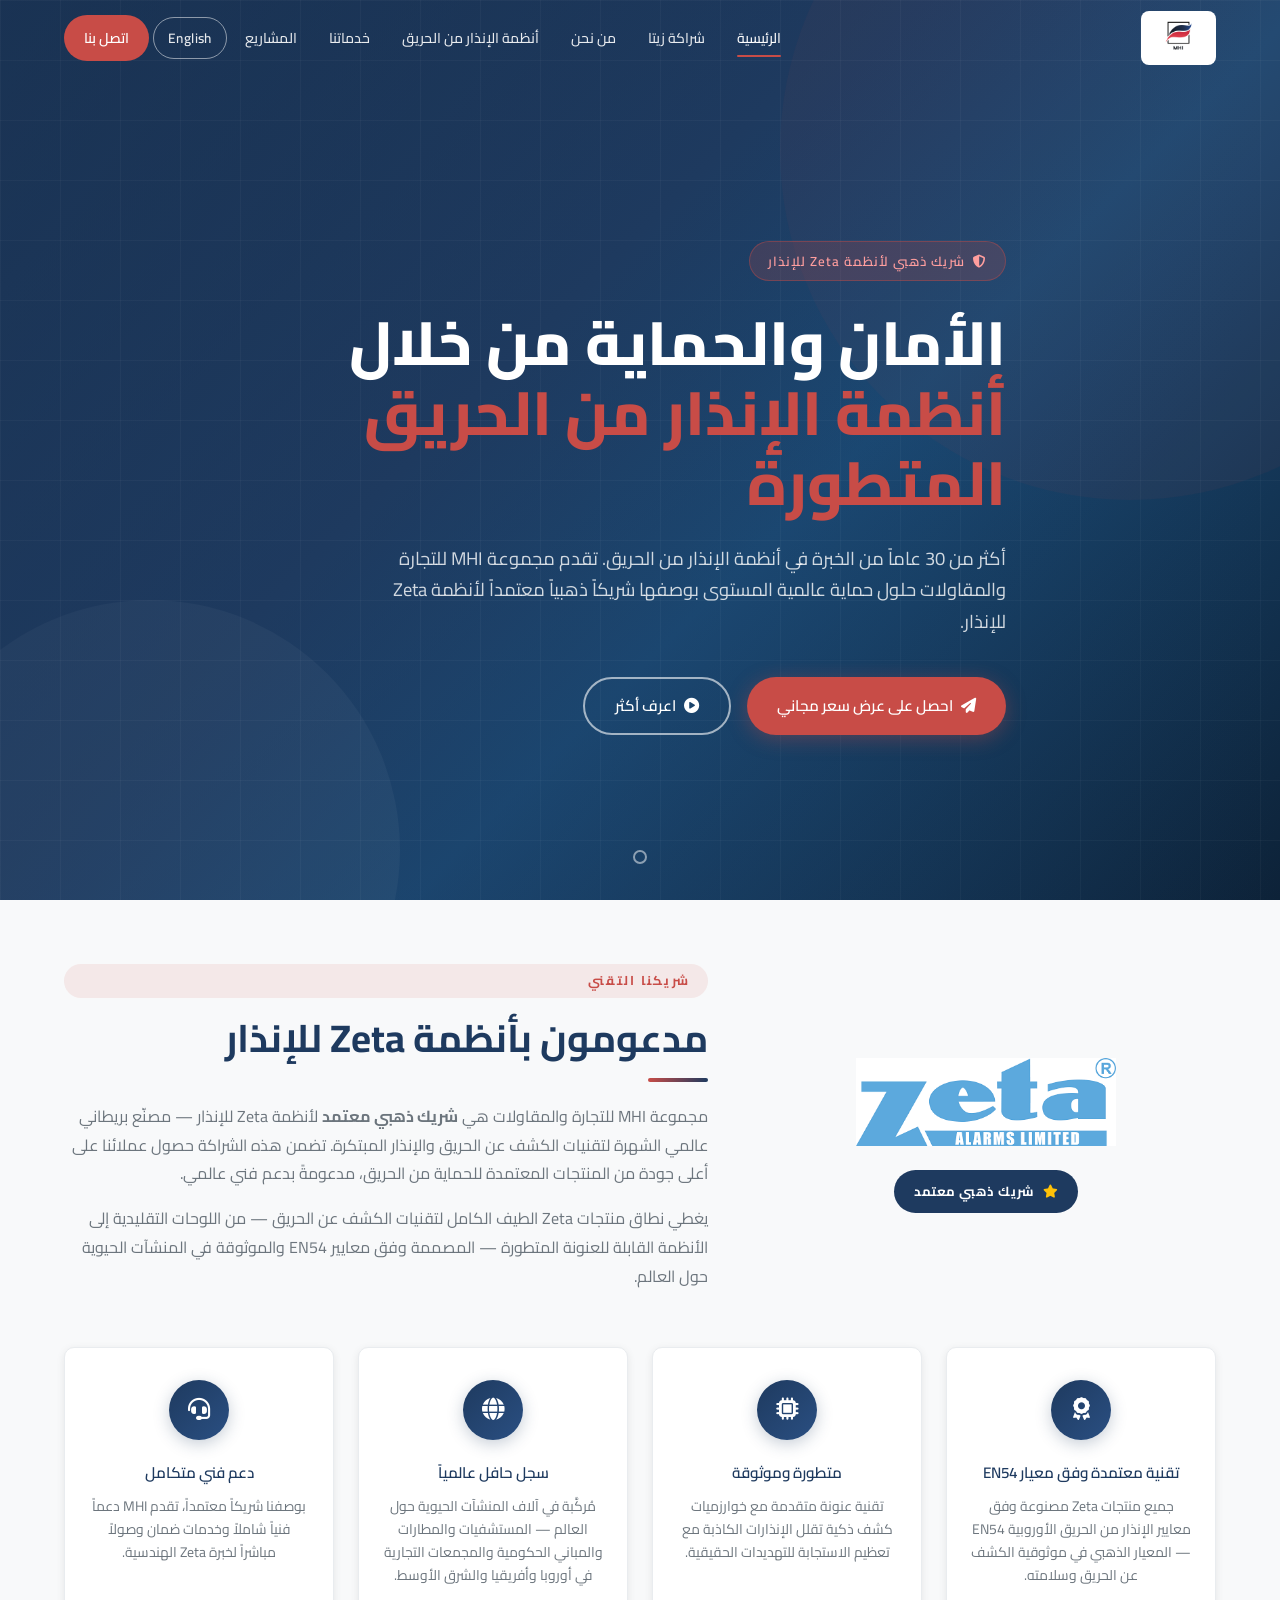
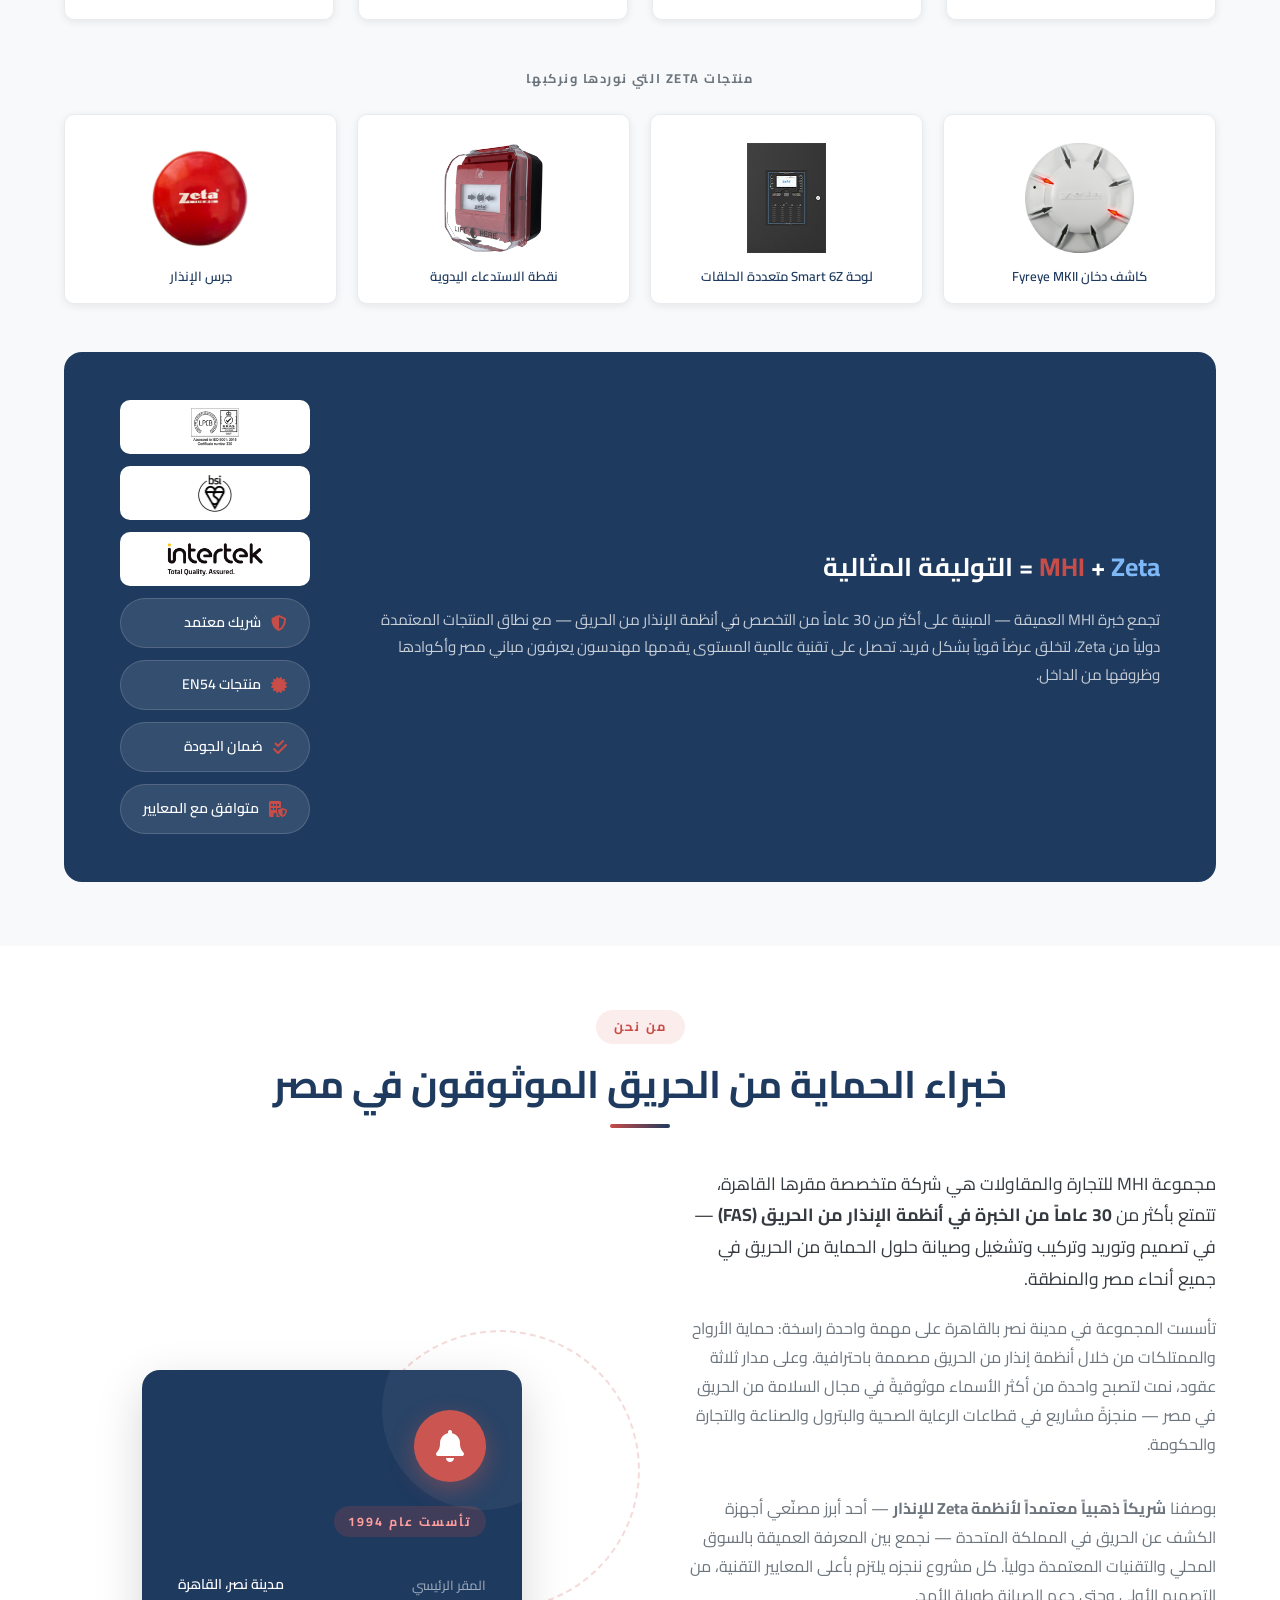
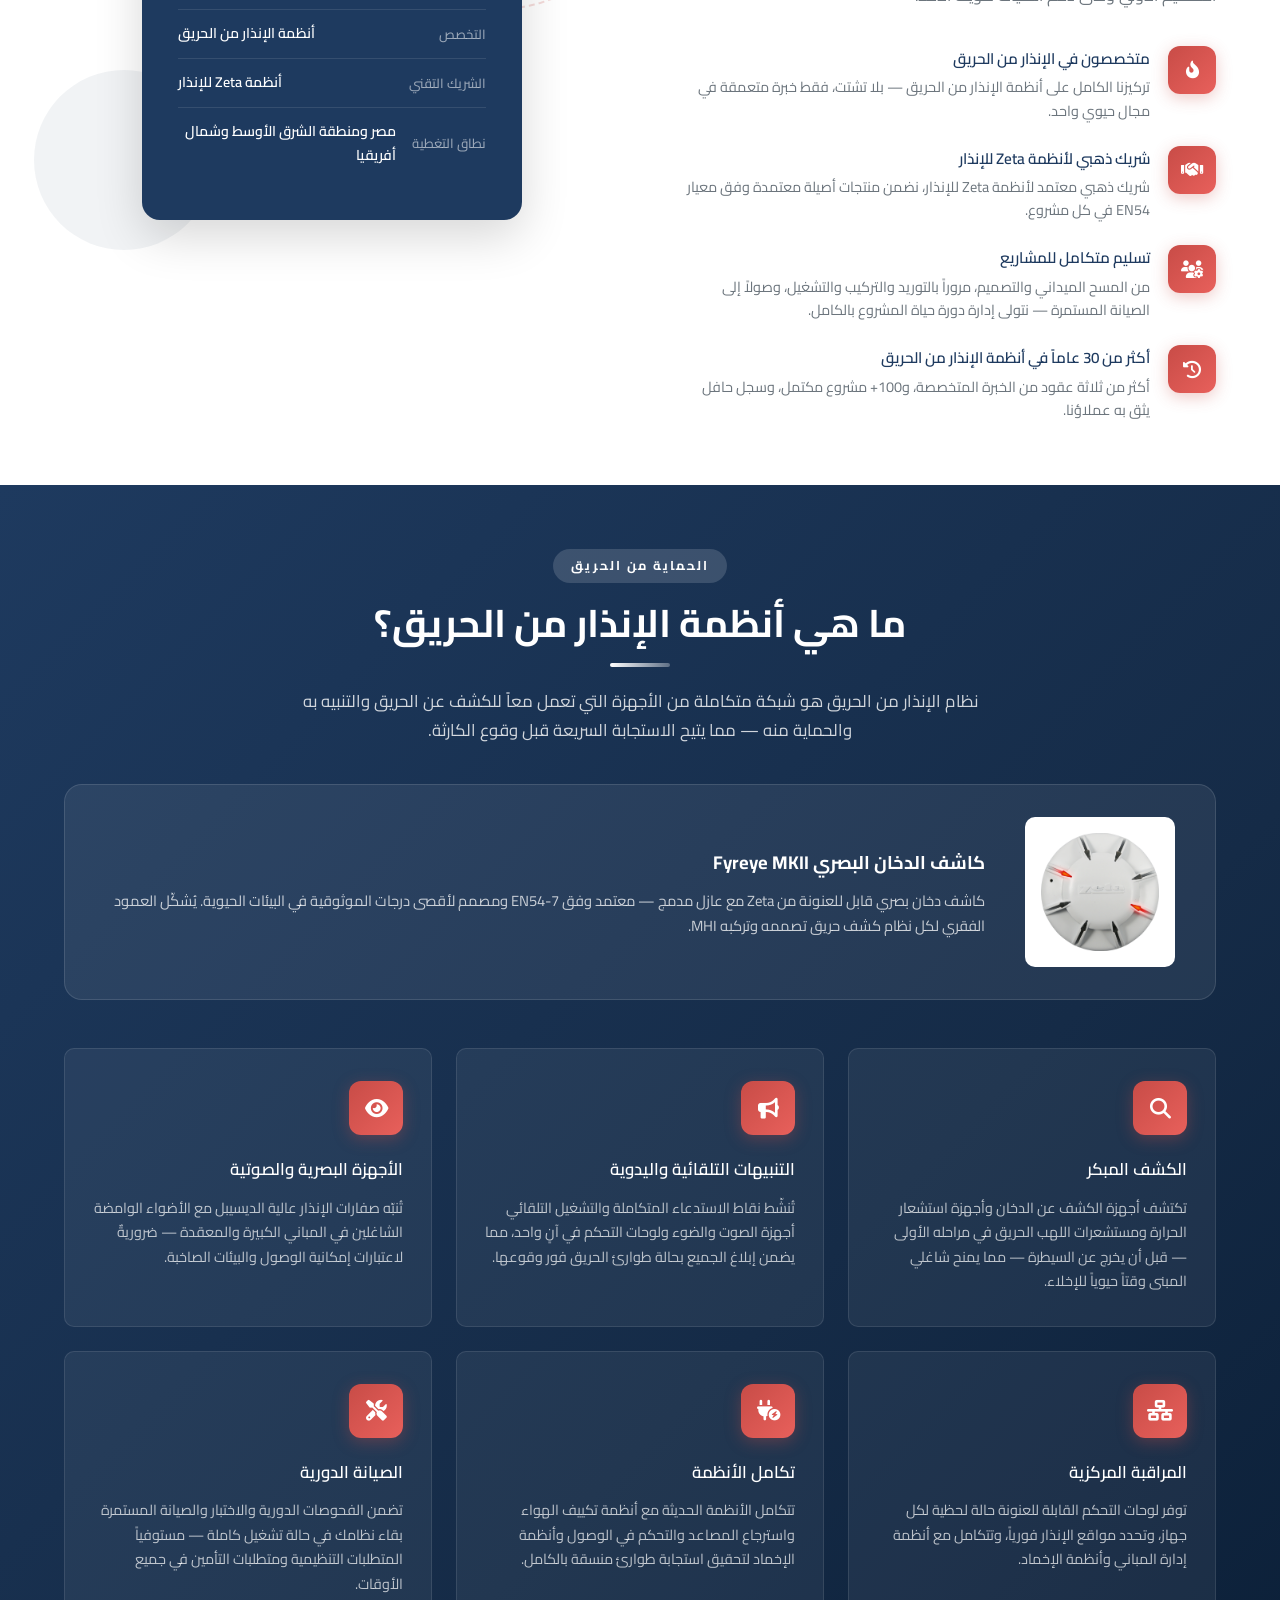
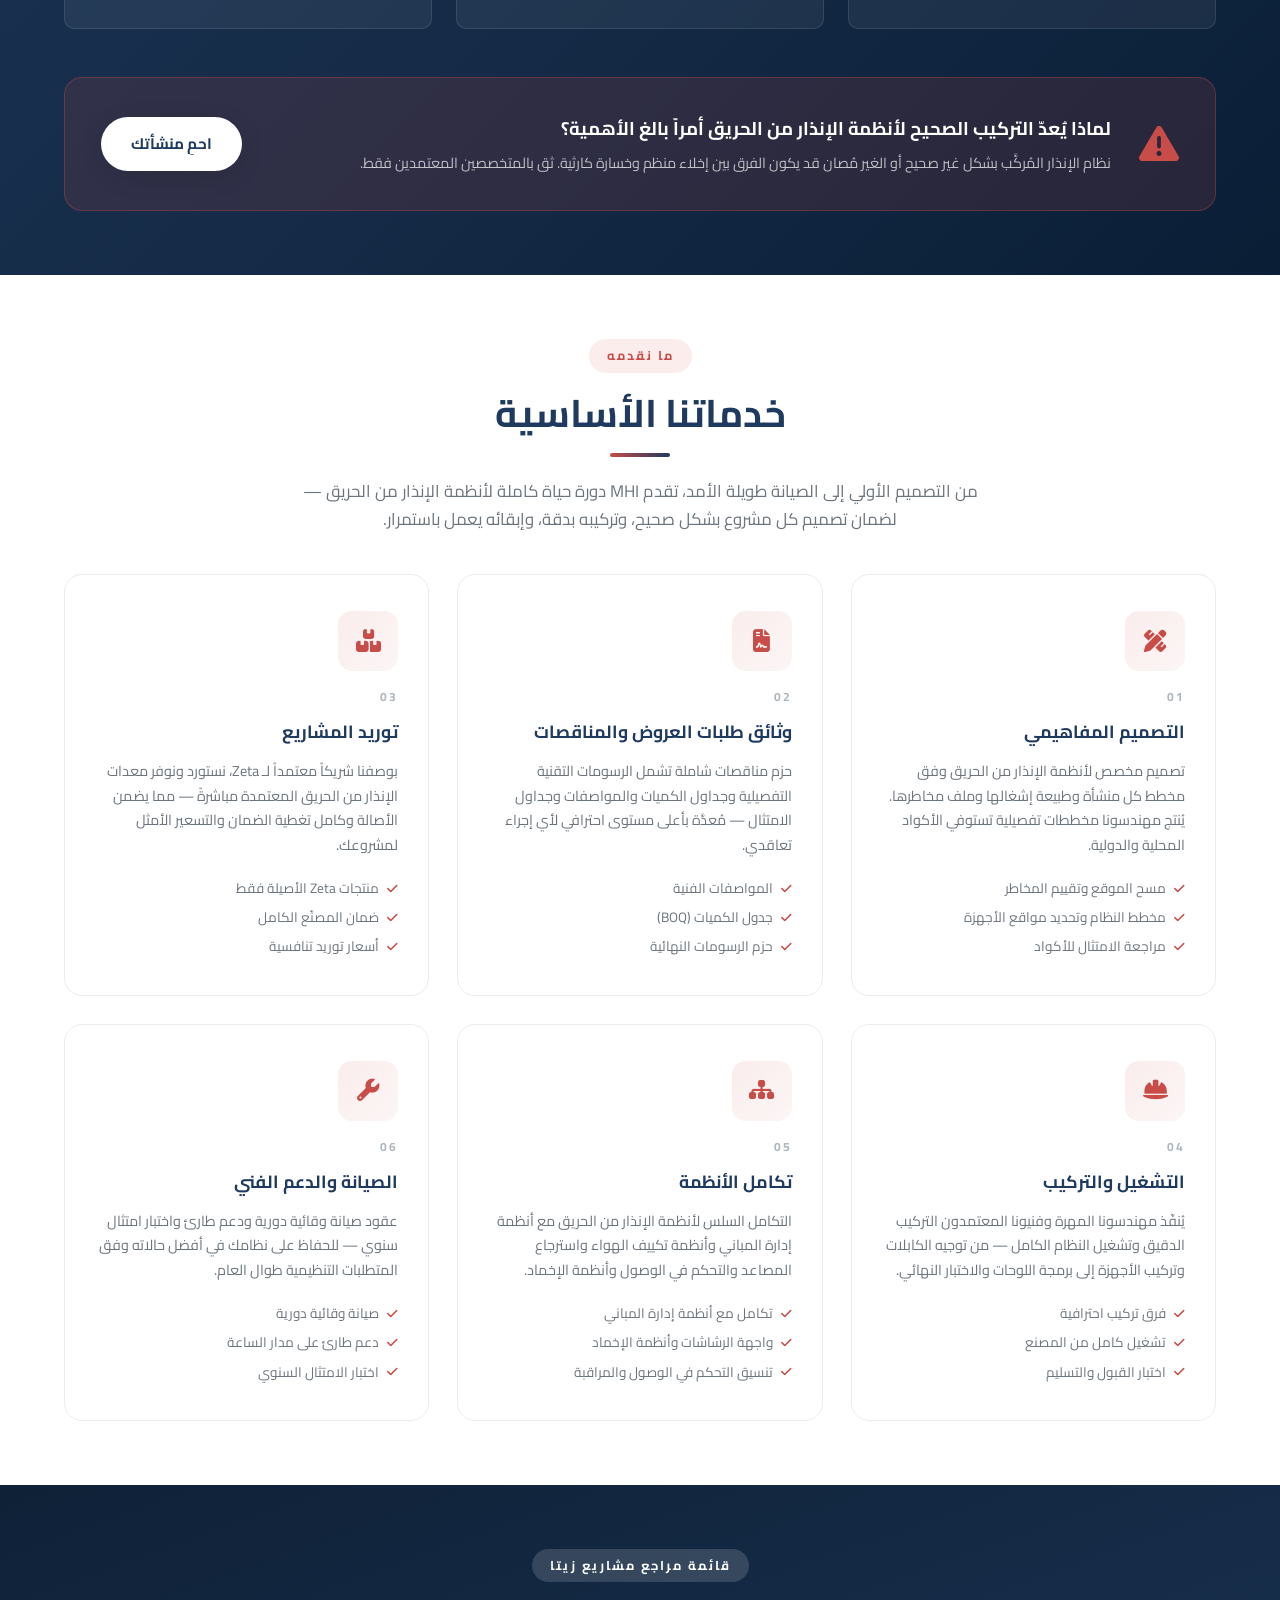
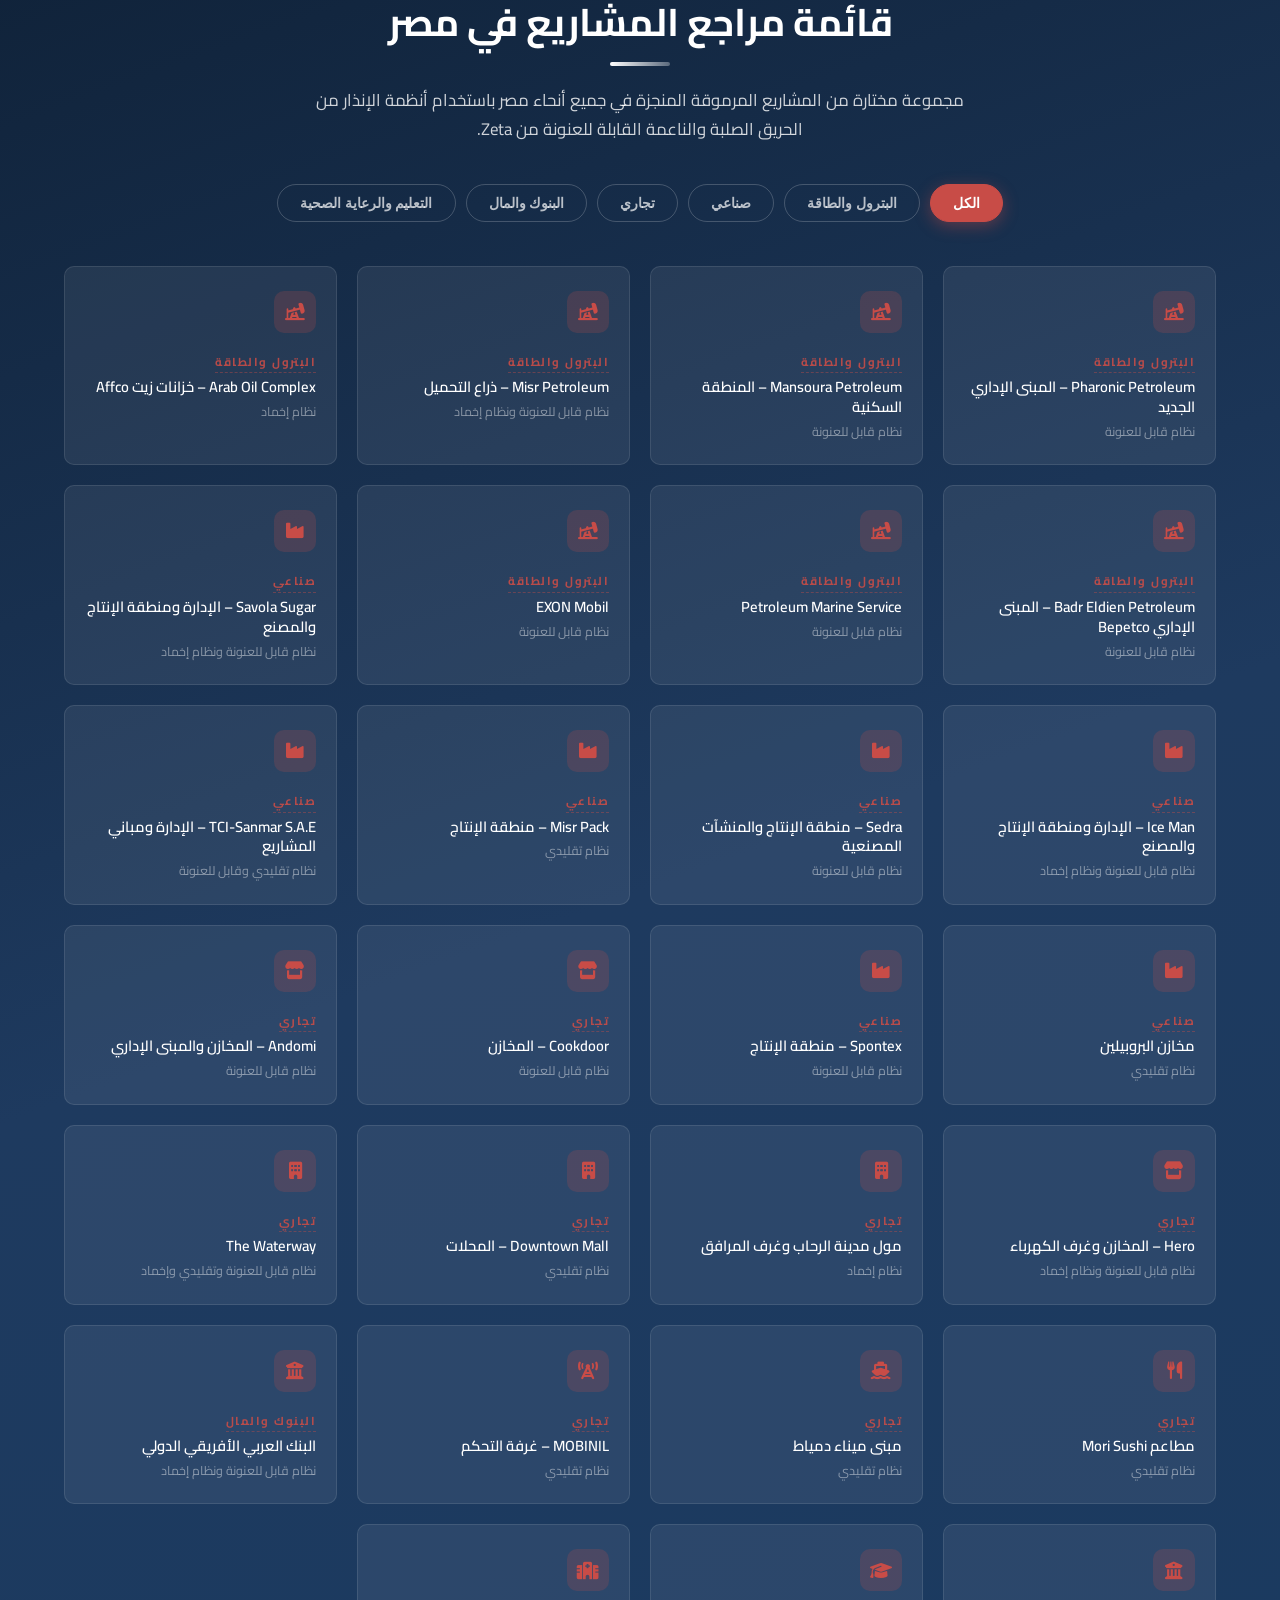
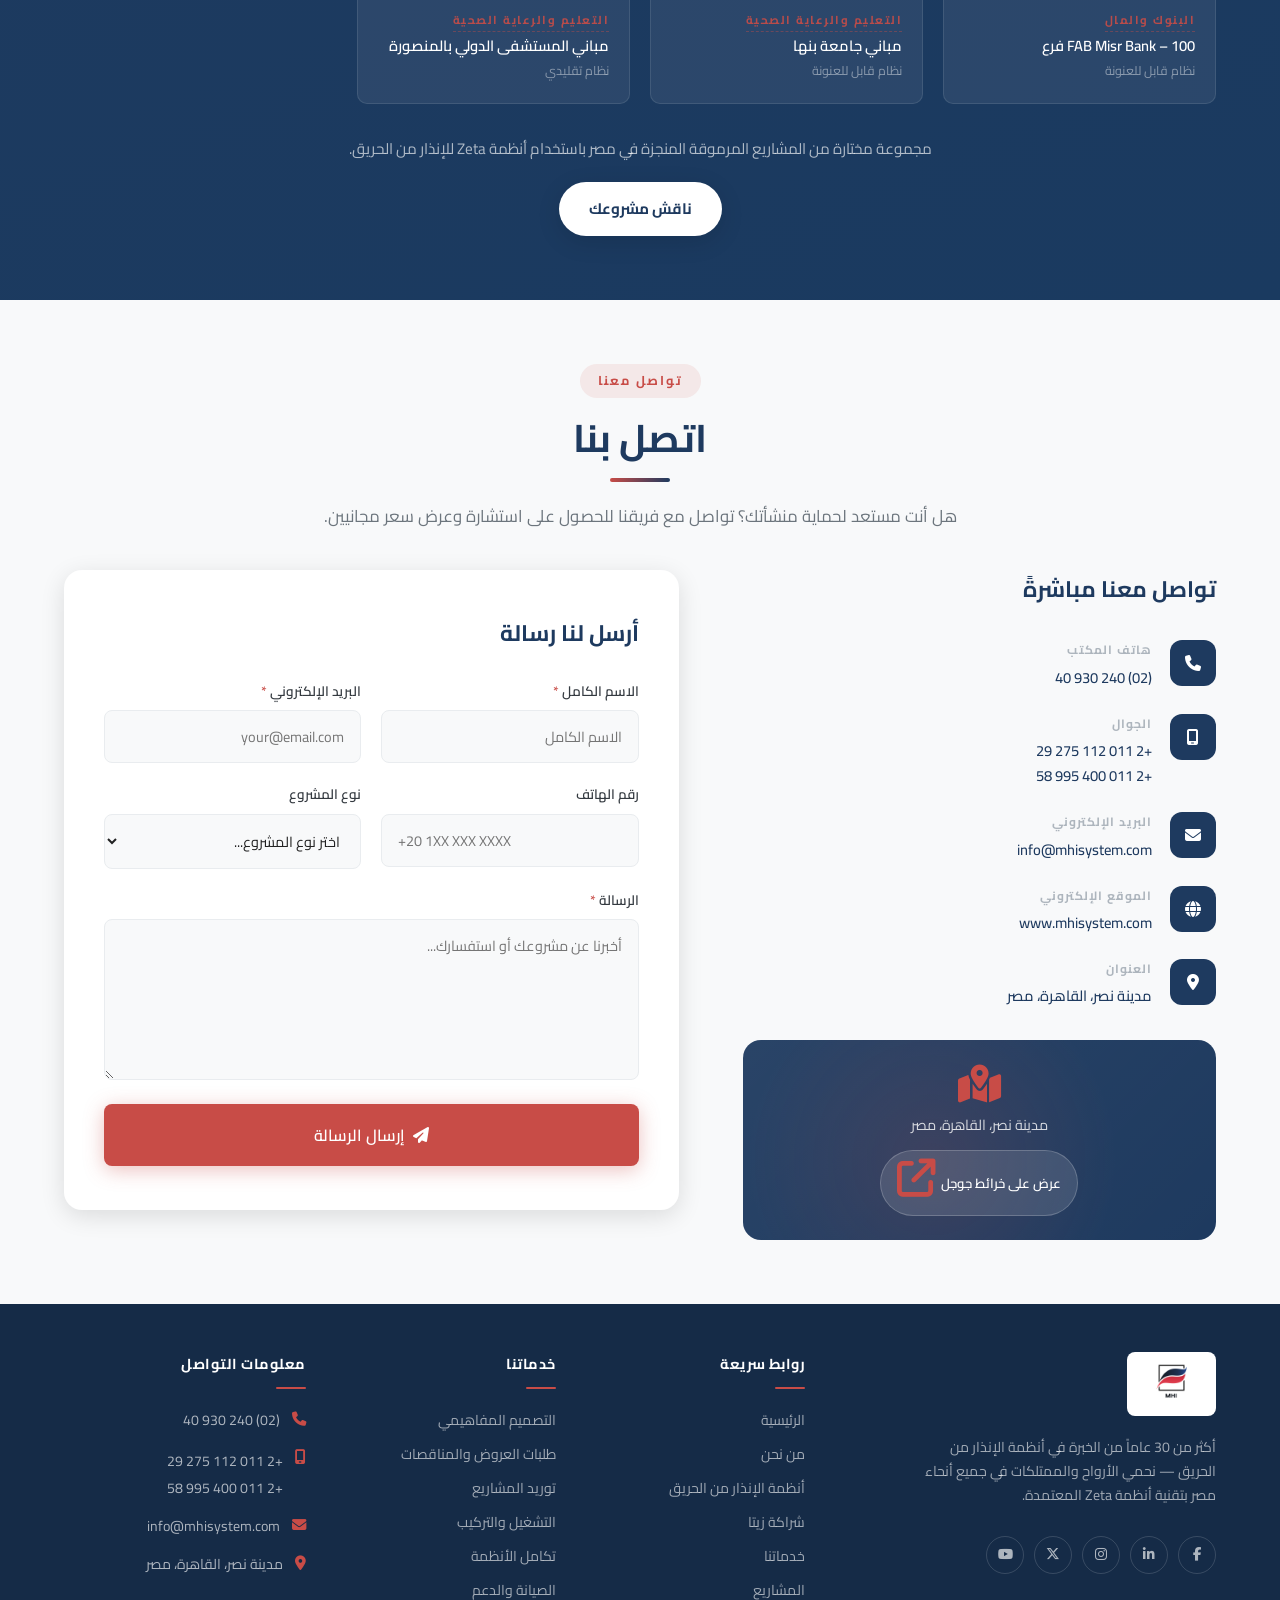
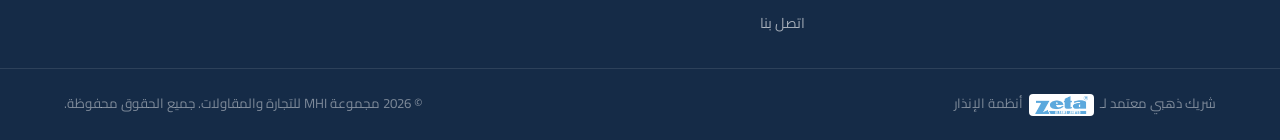
==== commit 3fbc92e0: "Add Zeta product images and certification logos throughout site - Download smoke detector, Smart 6Z " ====
--- a/ar/index.html
+++ b/ar/index.html
@@ -134,12 +134,37 @@
           </div>
         </div>
 
+        <div class="zeta-products reveal-up">
+          <p class="zeta-products-label">منتجات Zeta التي نوردها ونركبها</p>
+          <div class="zeta-products-grid">
+            <div class="zeta-product-card">
+              <img src="../images/smoke-detector.png" alt="كاشف الدخان البصري Fyreye MKII" />
+              <span>كاشف دخان Fyreye MKII</span>
+            </div>
+            <div class="zeta-product-card">
+              <img src="../images/control-panel.png" alt="لوحة Smart 6Z متعددة الحلقات" />
+              <span>لوحة Smart 6Z متعددة الحلقات</span>
+            </div>
+            <div class="zeta-product-card">
+              <img src="../images/call-point.png" alt="نقطة الاستدعاء اليدوية" />
+              <span>نقطة الاستدعاء اليدوية</span>
+            </div>
+            <div class="zeta-product-card">
+              <img src="../images/fire-bell.jpg" alt="جرس الإنذار" />
+              <span>جرس الإنذار</span>
+            </div>
+          </div>
+        </div>
+
         <div class="zeta-why-block">
           <div class="zeta-why-content">
             <h3><span class="zeta-why-mhi">MHI</span> + <span class="zeta-why-zeta">Zeta</span> = التوليفة المثالية</h3>
             <p>تجمع خبرة MHI العميقة — المبنية على أكثر من 30 عاماً من التخصص في أنظمة الإنذار من الحريق — مع نطاق المنتجات المعتمدة دولياً من Zeta، لتخلق عرضاً قوياً بشكل فريد. تحصل على تقنية عالمية المستوى يقدمها مهندسون يعرفون مباني مصر وأكوادها وظروفها من الداخل.</p>
           </div>
           <div class="zeta-certifications">
+            <div class="cert-logo"><img src="../images/lpcb.png" alt="LPCB معتمد" /></div>
+            <div class="cert-logo"><img src="../images/bsi.png" alt="BSI معتمد" /></div>
+            <div class="cert-logo"><img src="../images/intertek.png" alt="Intertek معتمد" /></div>
             <div class="cert-badge"><i class="fas fa-shield-halved"></i> شريك معتمد</div>
             <div class="cert-badge"><i class="fas fa-certificate"></i> منتجات EN54</div>
             <div class="cert-badge"><i class="fas fa-check-double"></i> ضمان الجودة</div>
@@ -248,6 +273,16 @@
           </p>
         </div>
 
+        <div class="fas-product-highlight reveal-up">
+          <div class="fas-product-img">
+            <img src="../images/smoke-detector.png" alt="كاشف الدخان البصري Fyreye MKII من Zeta" />
+          </div>
+          <div class="fas-product-text">
+            <h3>كاشف الدخان البصري Fyreye MKII</h3>
+            <p>كاشف دخان بصري قابل للعنونة من Zeta مع عازل مدمج — معتمد وفق EN54-7 ومصمم لأقصى درجات الموثوقية في البيئات الحيوية. يُشكّل العمود الفقري لكل نظام كشف حريق تصممه وتركبه MHI.</p>
+          </div>
+        </div>
+
         <div class="fas-features-grid">
           <div class="fas-feature-card reveal-up">
             <div class="fas-feature-icon"><i class="fas fa-magnifying-glass"></i></div>
--- a/css/styles.css
+++ b/css/styles.css
@@ -928,6 +928,107 @@
 
 .cert-badge i { color: var(--red); font-size: 1rem; }
 
+.cert-logo {
+  background: var(--white);
+  border-radius: var(--radius);
+  padding: 8px 16px;
+  display: flex;
+  align-items: center;
+  justify-content: center;
+}
+.cert-logo img {
+  height: 38px;
+  width: auto;
+  object-fit: contain;
+}
+
+/* Zeta product showcase */
+.zeta-products { margin: 48px 0; }
+
+.zeta-products-label {
+  text-align: center;
+  font-size: .8rem;
+  font-weight: 700;
+  text-transform: uppercase;
+  letter-spacing: .12em;
+  color: var(--gray-600);
+  margin-bottom: 24px;
+}
+
+.zeta-products-grid {
+  display: grid;
+  grid-template-columns: repeat(4, 1fr);
+  gap: 20px;
+}
+
+.zeta-product-card {
+  background: var(--white);
+  border-radius: var(--radius);
+  padding: 28px 20px 18px;
+  box-shadow: var(--shadow-sm);
+  border: 1px solid var(--gray-200);
+  display: flex;
+  flex-direction: column;
+  align-items: center;
+  gap: 14px;
+  transition: box-shadow var(--transition), transform var(--transition);
+}
+.zeta-product-card:hover {
+  box-shadow: var(--shadow-md);
+  transform: translateY(-4px);
+}
+.zeta-product-card img {
+  height: 110px;
+  width: auto;
+  max-width: 100%;
+  object-fit: contain;
+}
+.zeta-product-card span {
+  font-size: .82rem;
+  font-weight: 600;
+  color: var(--blue);
+  text-align: center;
+  line-height: 1.4;
+}
+
+/* Fire Alarm product spotlight */
+.fas-product-highlight {
+  display: flex;
+  align-items: center;
+  gap: 40px;
+  background: rgba(255,255,255,.07);
+  border: 1px solid rgba(255,255,255,.12);
+  border-radius: var(--radius-lg);
+  padding: 32px 40px;
+  margin-bottom: 48px;
+}
+.fas-product-img {
+  flex-shrink: 0;
+  width: 150px;
+  height: 150px;
+  background: var(--white);
+  border-radius: var(--radius);
+  display: flex;
+  align-items: center;
+  justify-content: center;
+  padding: 16px;
+}
+.fas-product-img img { width: 100%; height: 100%; object-fit: contain; }
+.fas-product-text h3 {
+  font-family: var(--font-head);
+  font-size: 1.15rem;
+  font-weight: 700;
+  color: var(--white);
+  margin-bottom: 10px;
+}
+.fas-product-text p { color: rgba(255,255,255,.75); font-size: .92rem; line-height: 1.7; }
+
+@media (max-width: 768px) {
+  .zeta-products-grid { grid-template-columns: repeat(2, 1fr); }
+  .fas-product-highlight { flex-direction: column; text-align: center; padding: 28px 24px; }
+  .fas-product-img { width: 120px; height: 120px; }
+}
+
 /* ============================================================
    SERVICES
 ============================================================ */
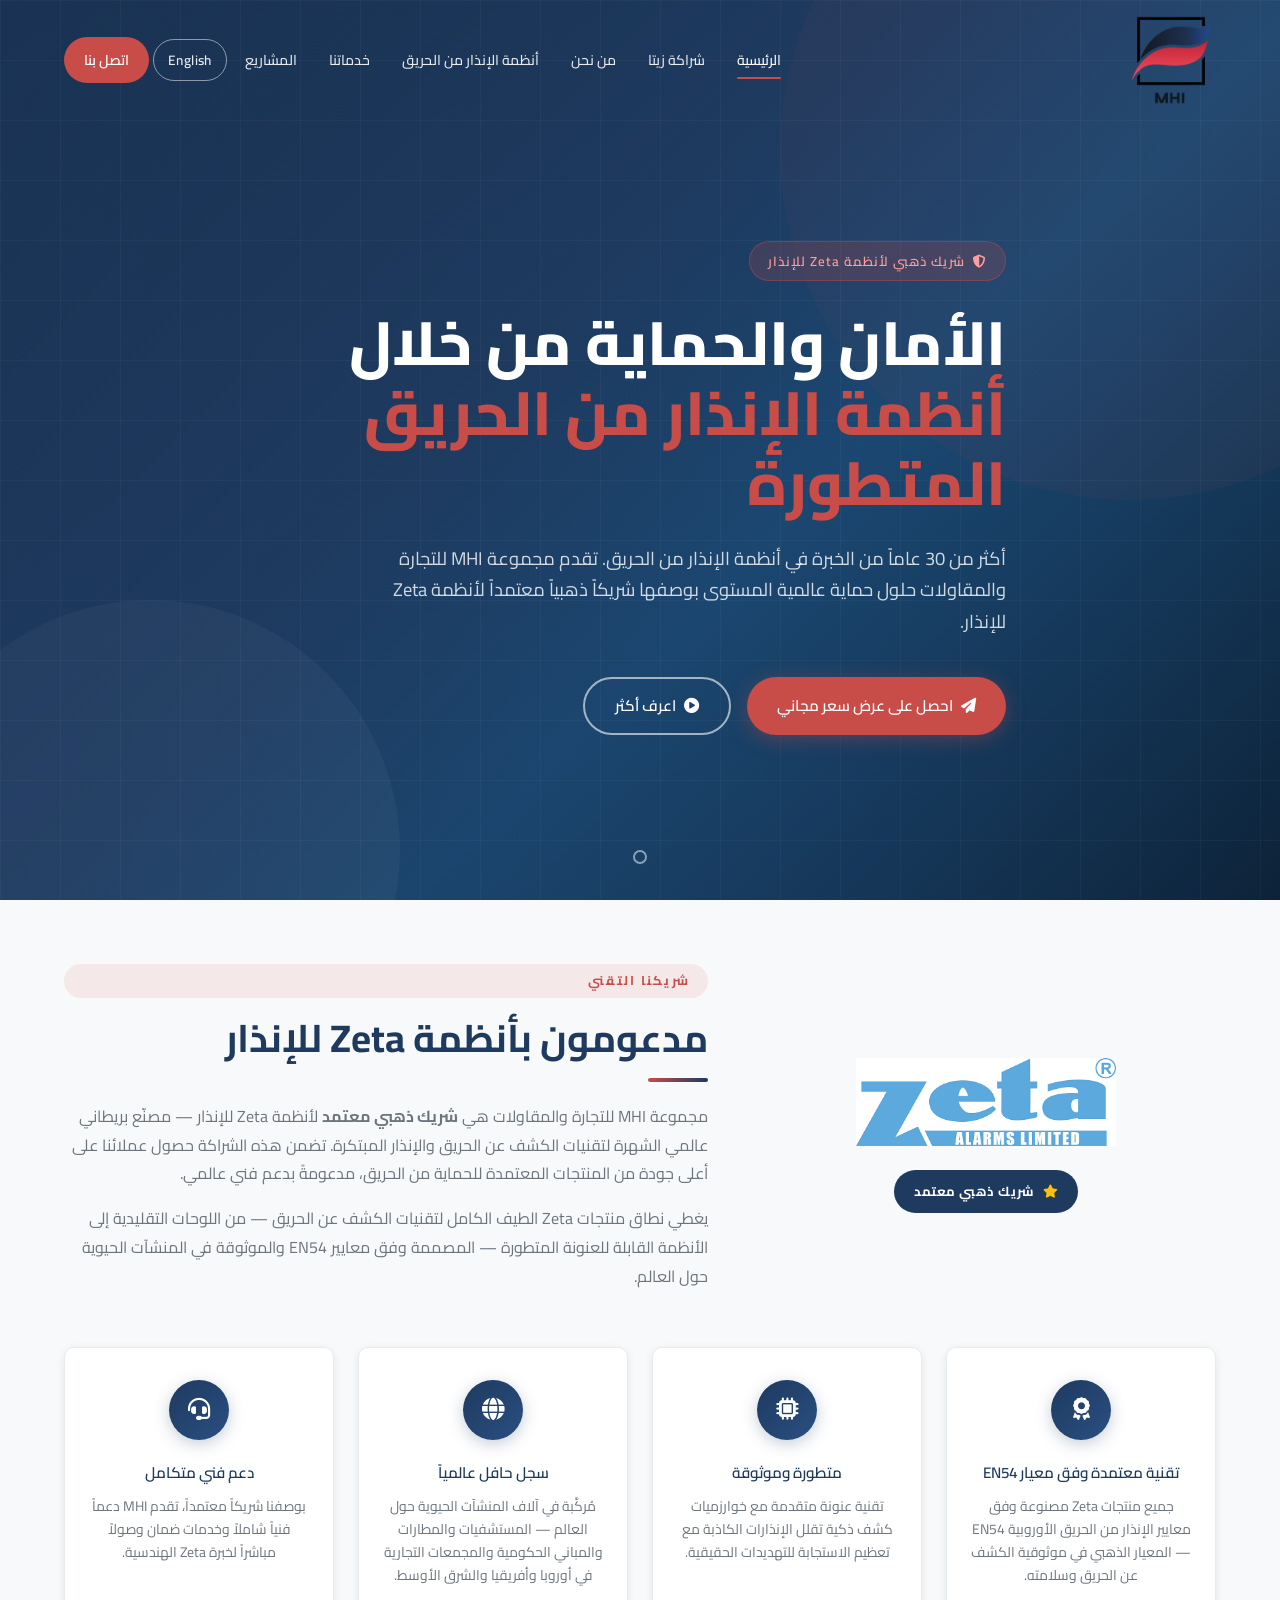
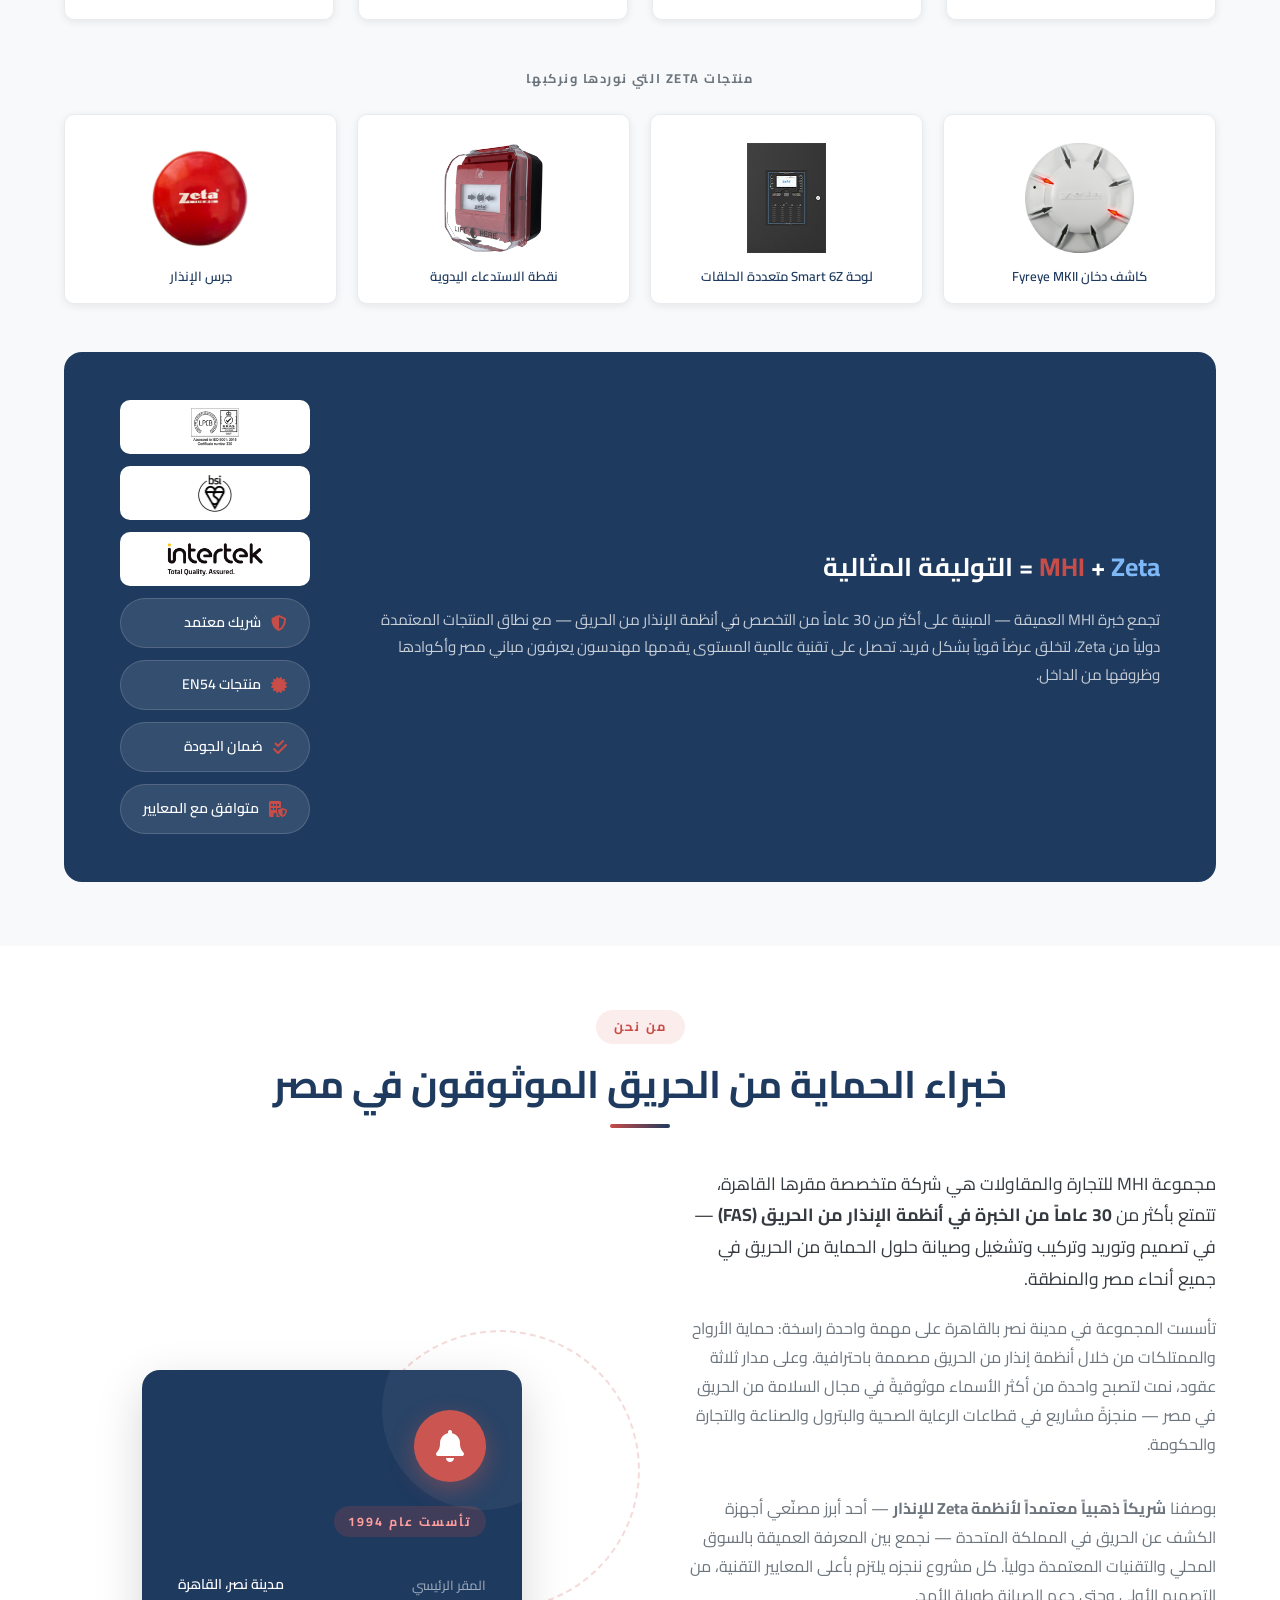
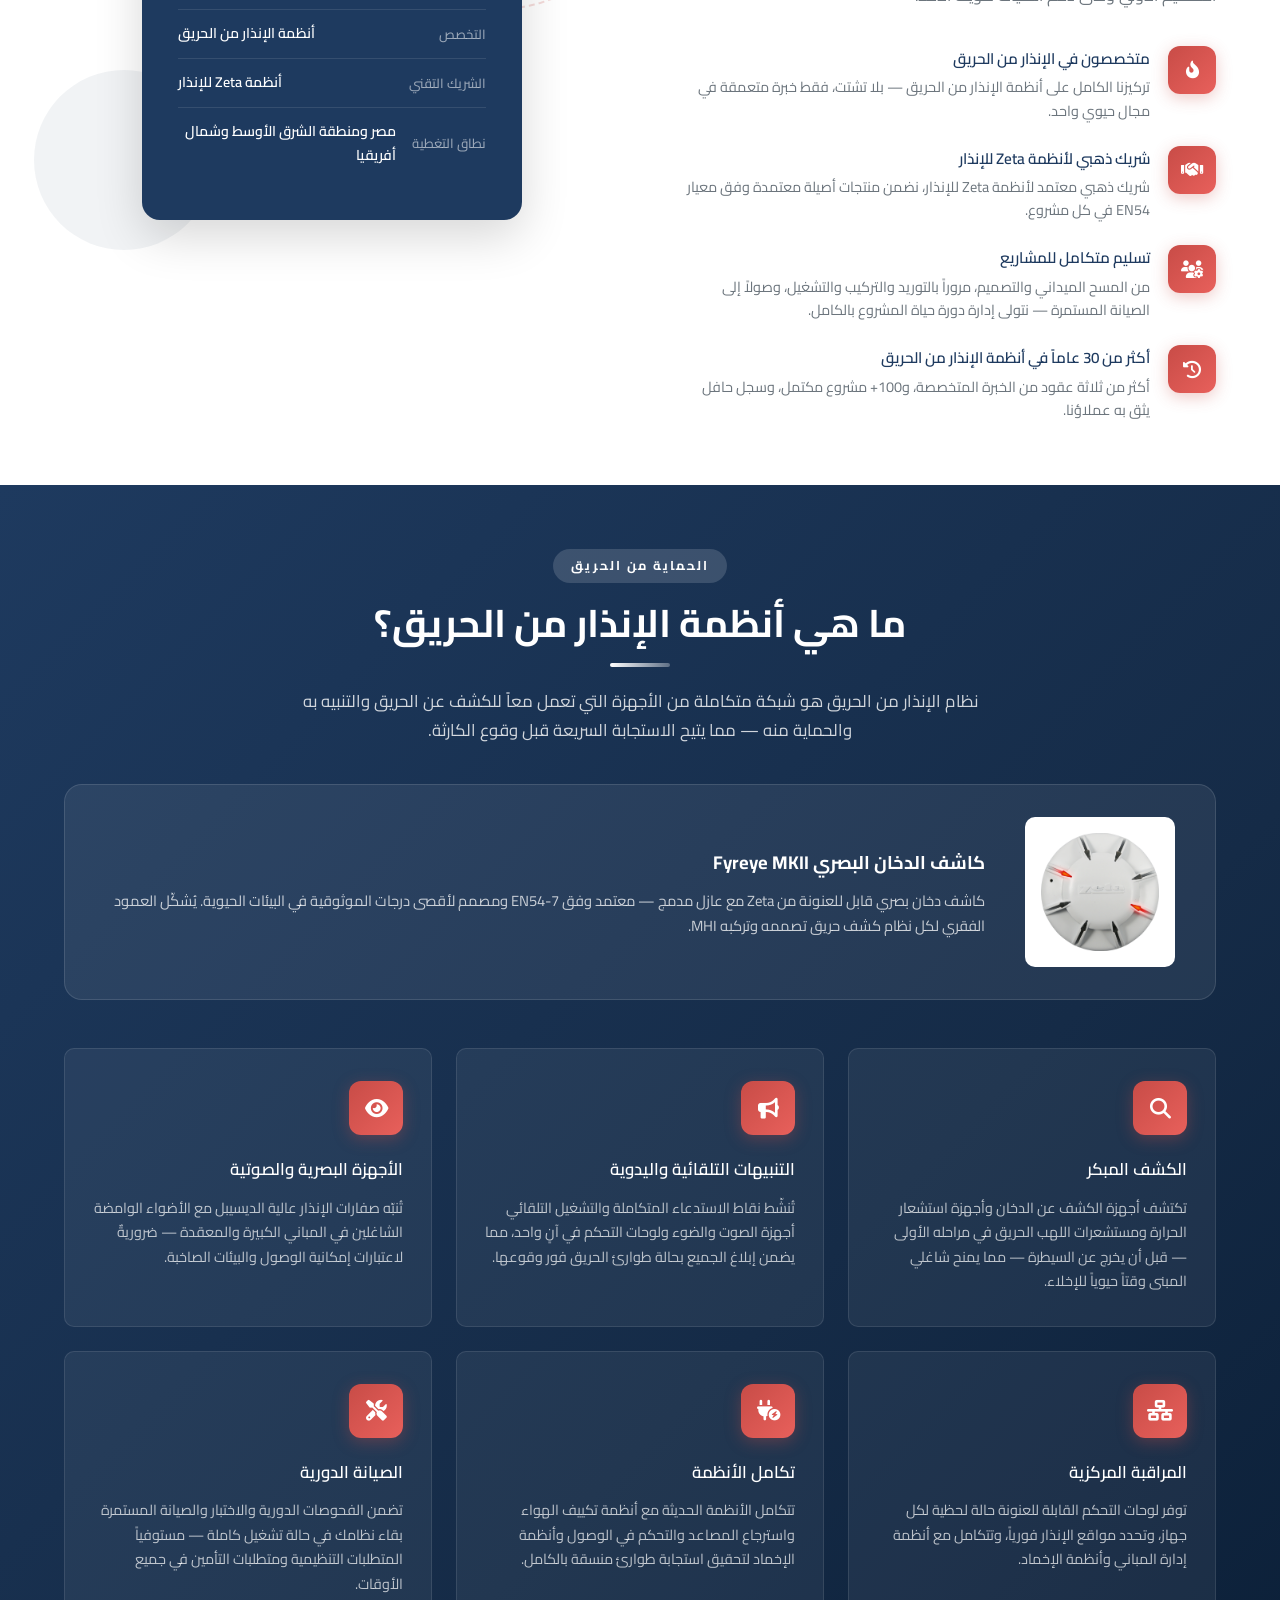
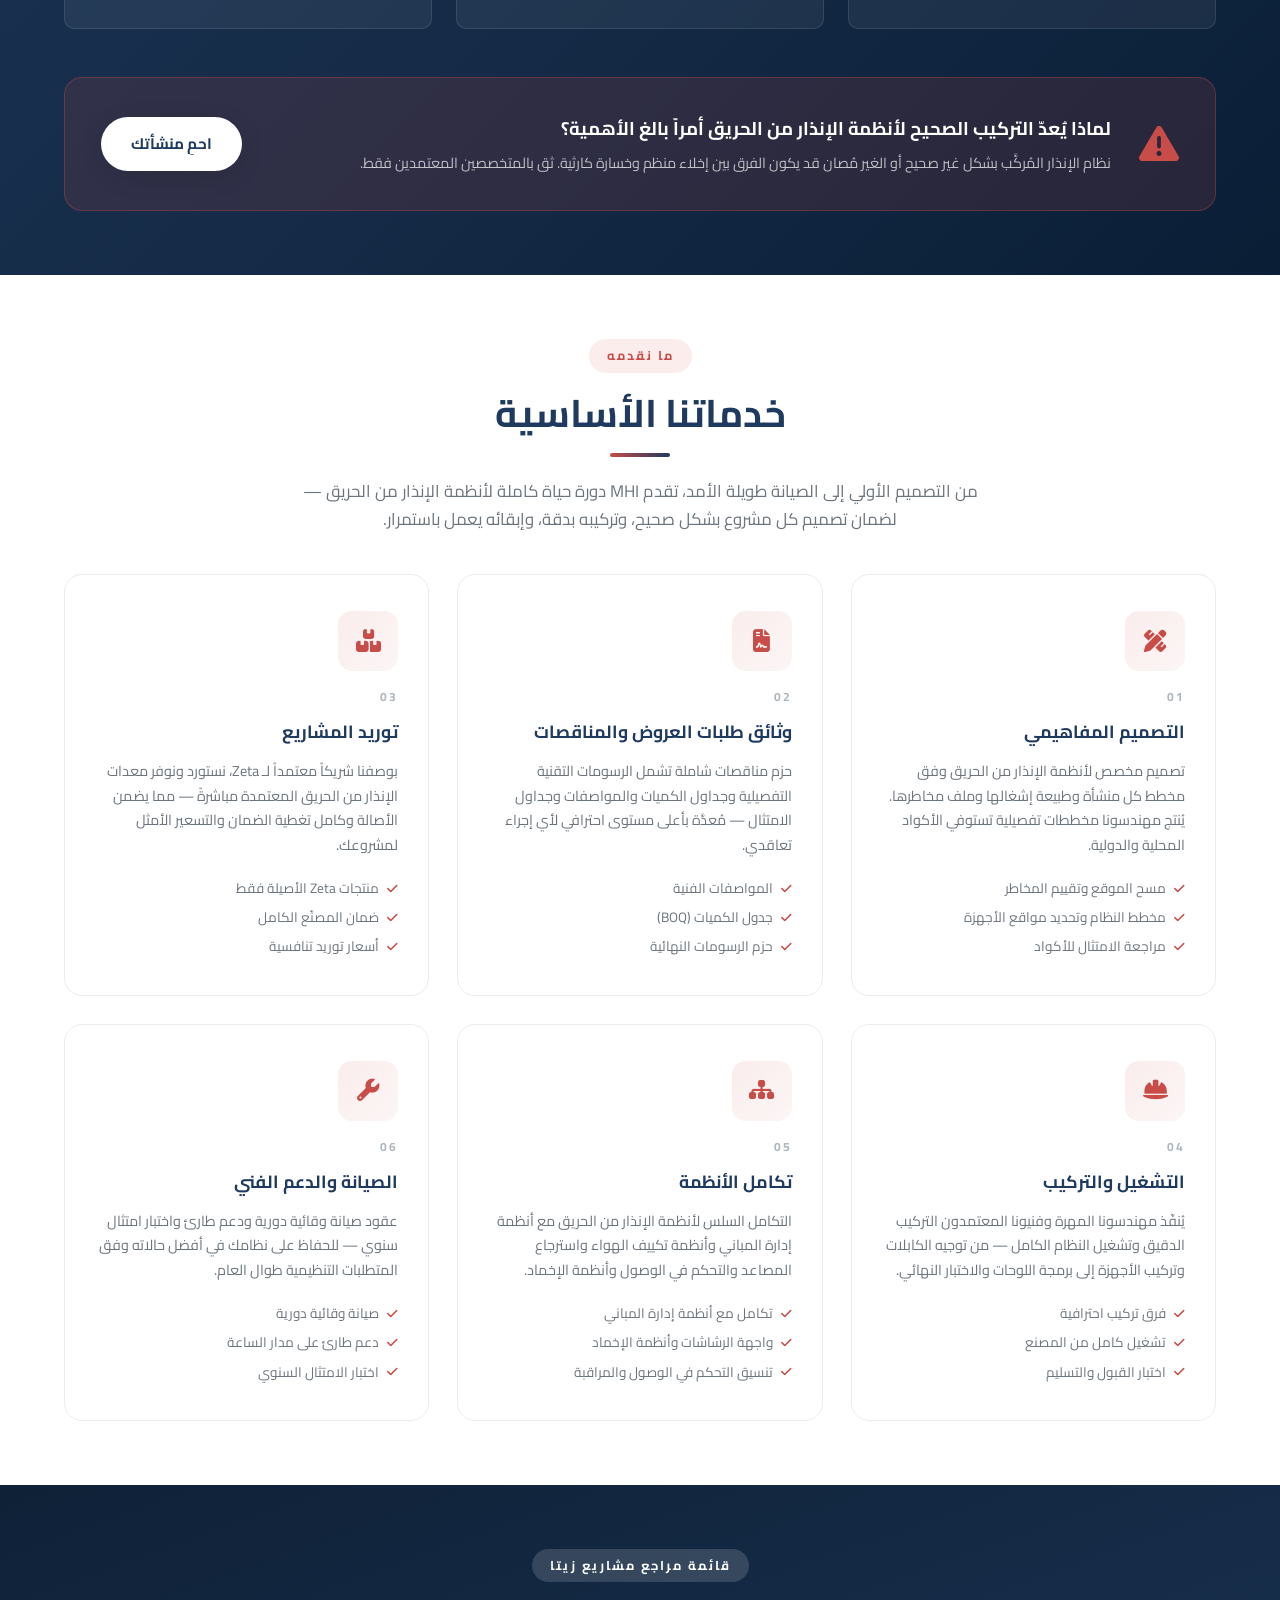
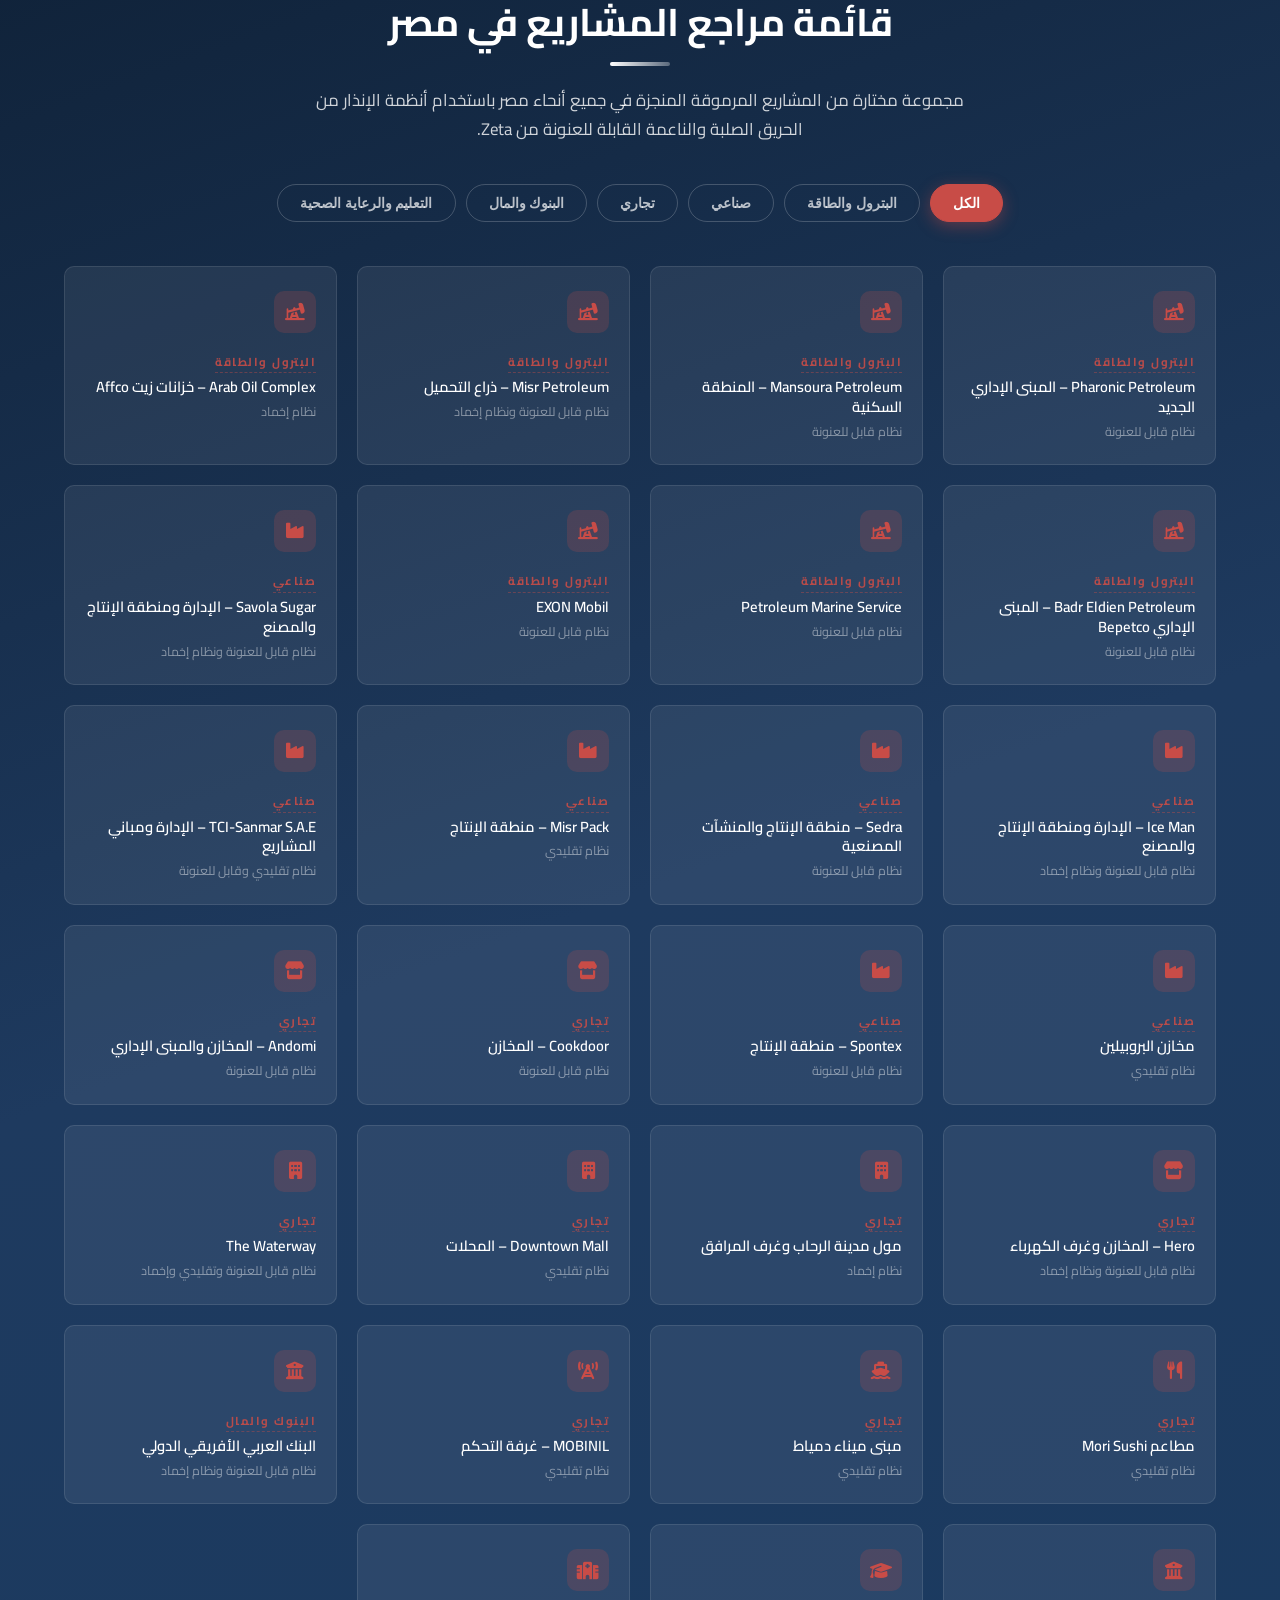
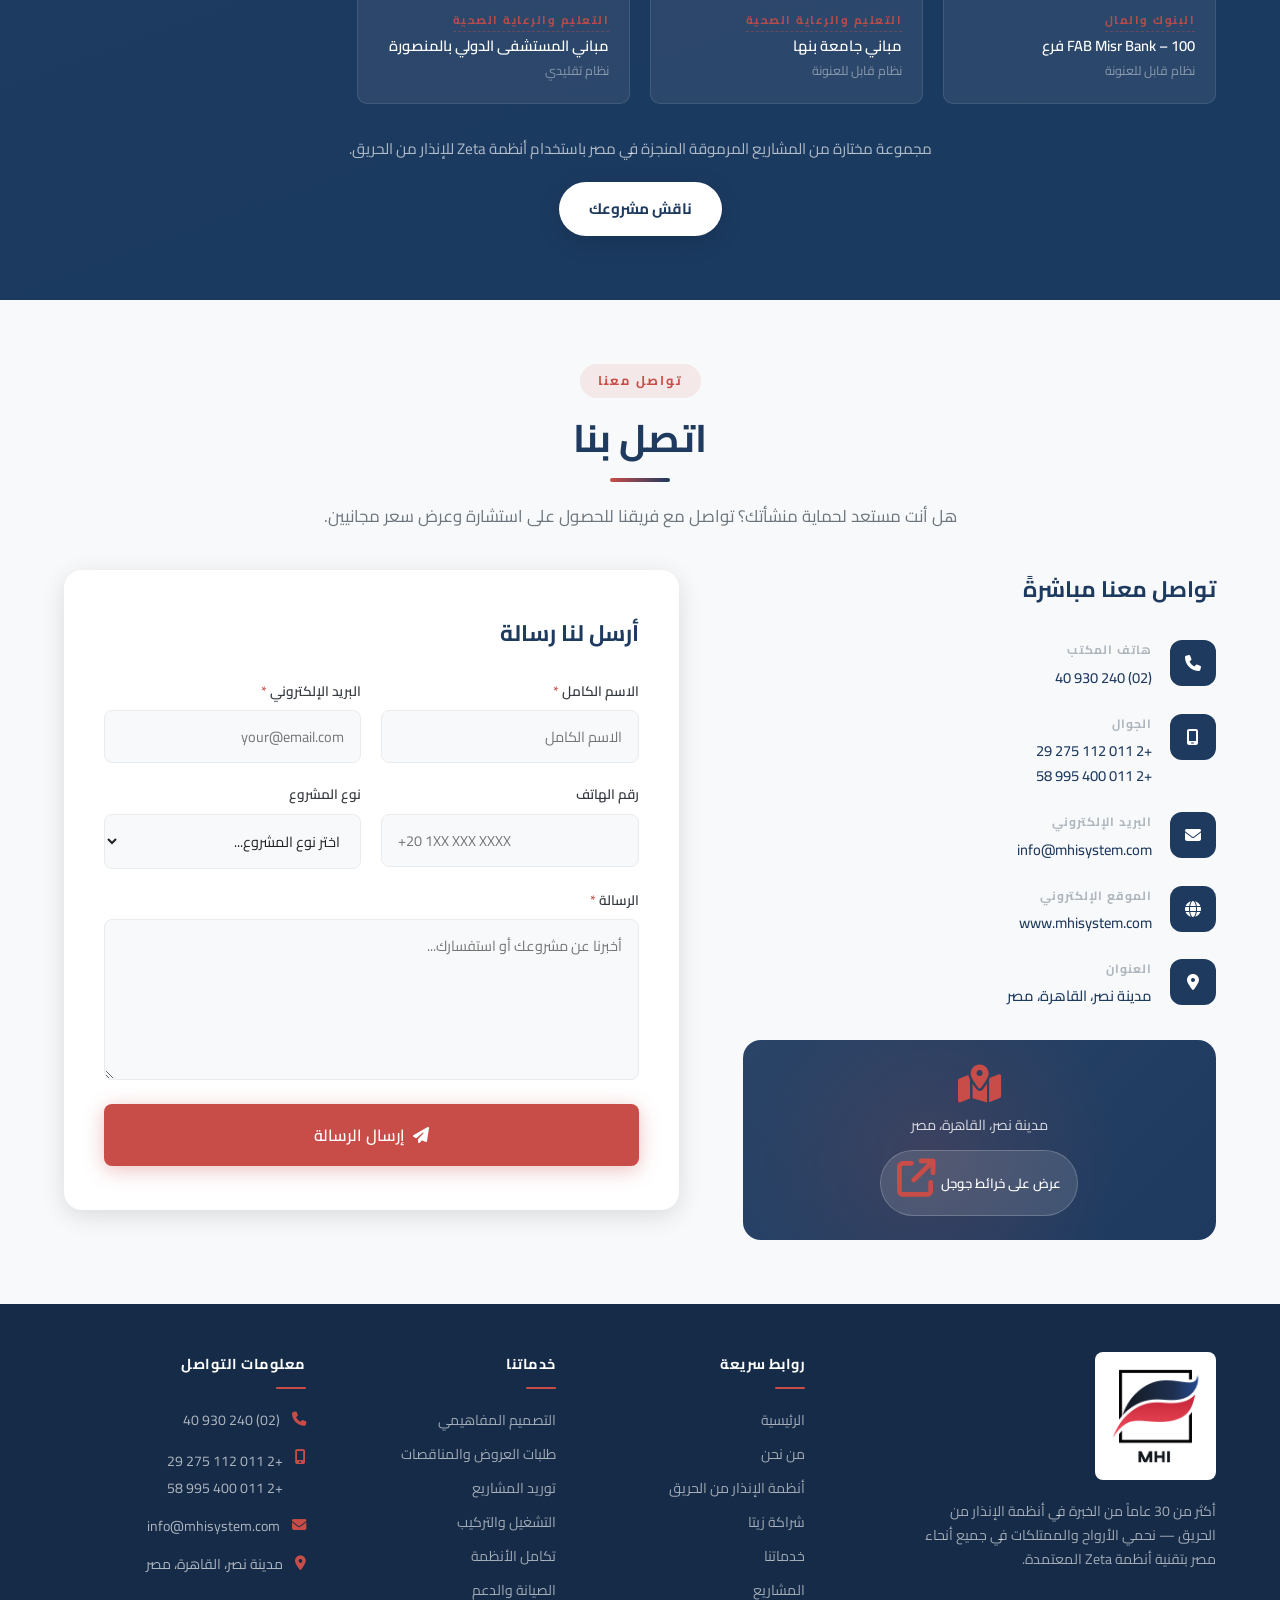
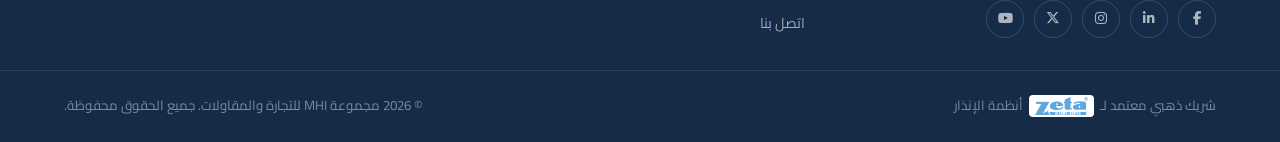
==== commit 32278944: "Replace MHI logo with transparent PNG, fix header alignment - Swap mhi-logo.jpg for mhi-logo.png (tr" ====
--- a/ar/index.html
+++ b/ar/index.html
@@ -28,7 +28,7 @@
 
       <!-- Logo -->
       <a href="#home" class="logo" aria-label="MHI الرئيسية">
-        <img src="../images/mhi-logo.jpg" alt="مجموعة MHI للتجارة والمقاولات" class="logo-img" />
+        <img src="../images/mhi-logo.png" alt="مجموعة MHI للتجارة والمقاولات" class="logo-img" />
       </a>
 
       <!-- Nav Links -->
@@ -834,7 +834,7 @@
       <div class="container footer-top-grid">
 
         <div class="footer-brand">
-          <img src="../images/mhi-logo.jpg" alt="مجموعة MHI للتجارة والمقاولات" class="footer-logo-img" />
+          <img src="../images/mhi-logo.png" alt="مجموعة MHI للتجارة والمقاولات" class="footer-logo-img" />
           <p class="footer-brand-desc">أكثر من 30 عاماً من الخبرة في أنظمة الإنذار من الحريق — نحمي الأرواح والممتلكات في جميع أنحاء مصر بتقنية أنظمة Zeta المعتمدة.</p>
           <div class="footer-social">
             <a href="#" aria-label="Facebook" class="social-link"><i class="fab fa-facebook-f"></i></a>
--- a/css/styles.css
+++ b/css/styles.css
@@ -184,16 +184,14 @@
   display: flex;
   align-items: center;
   justify-content: space-between;
-  height: 76px;
+  height: 120px;
 }
 
 .logo-img {
-  height: 54px;
+  height: 108px;
   width: auto;
   object-fit: contain;
-  background: var(--white);
-  border-radius: 8px;
-  padding: 5px 10px;
+  display: block;
   transition: var(--transition);
 }
 
@@ -1496,7 +1494,7 @@
 }
 
 .footer-logo-img {
-  height: 64px;
+  height: 128px;
   width: auto;
   object-fit: contain;
   margin-bottom: 20px;
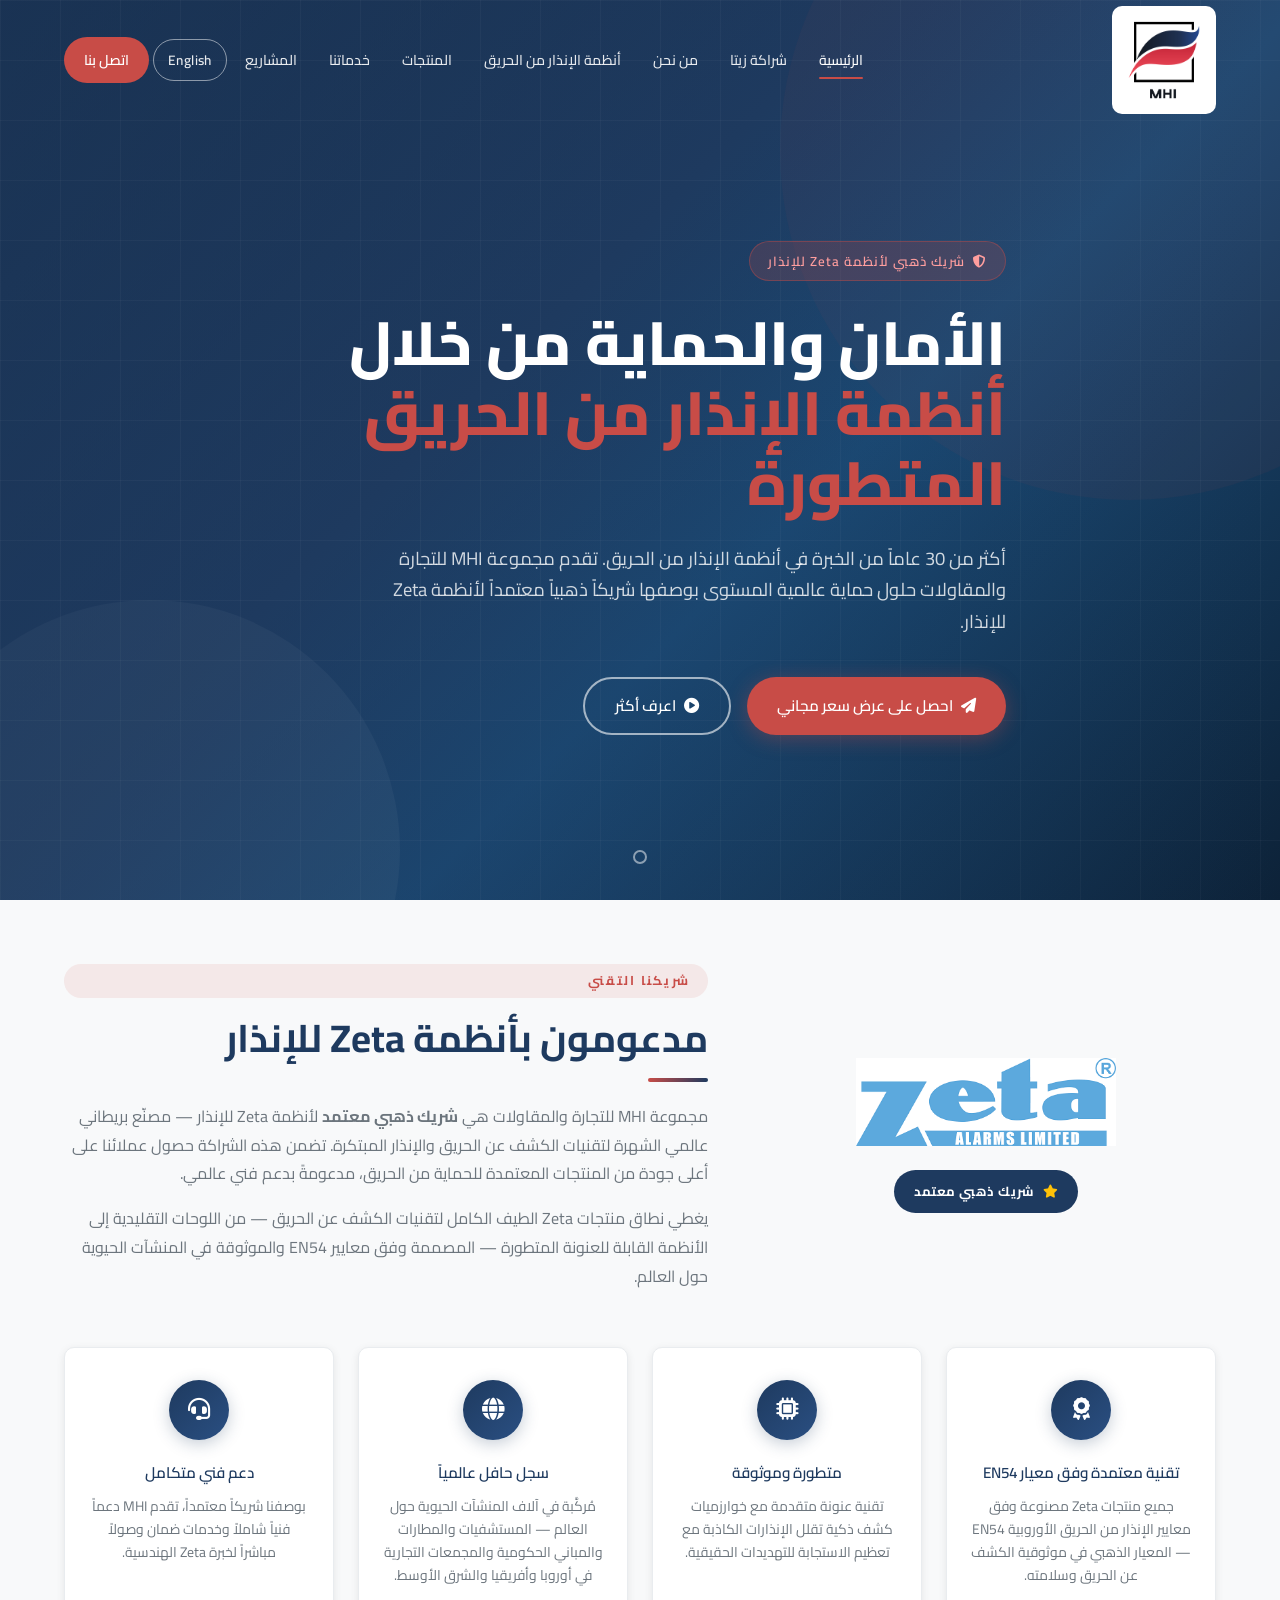
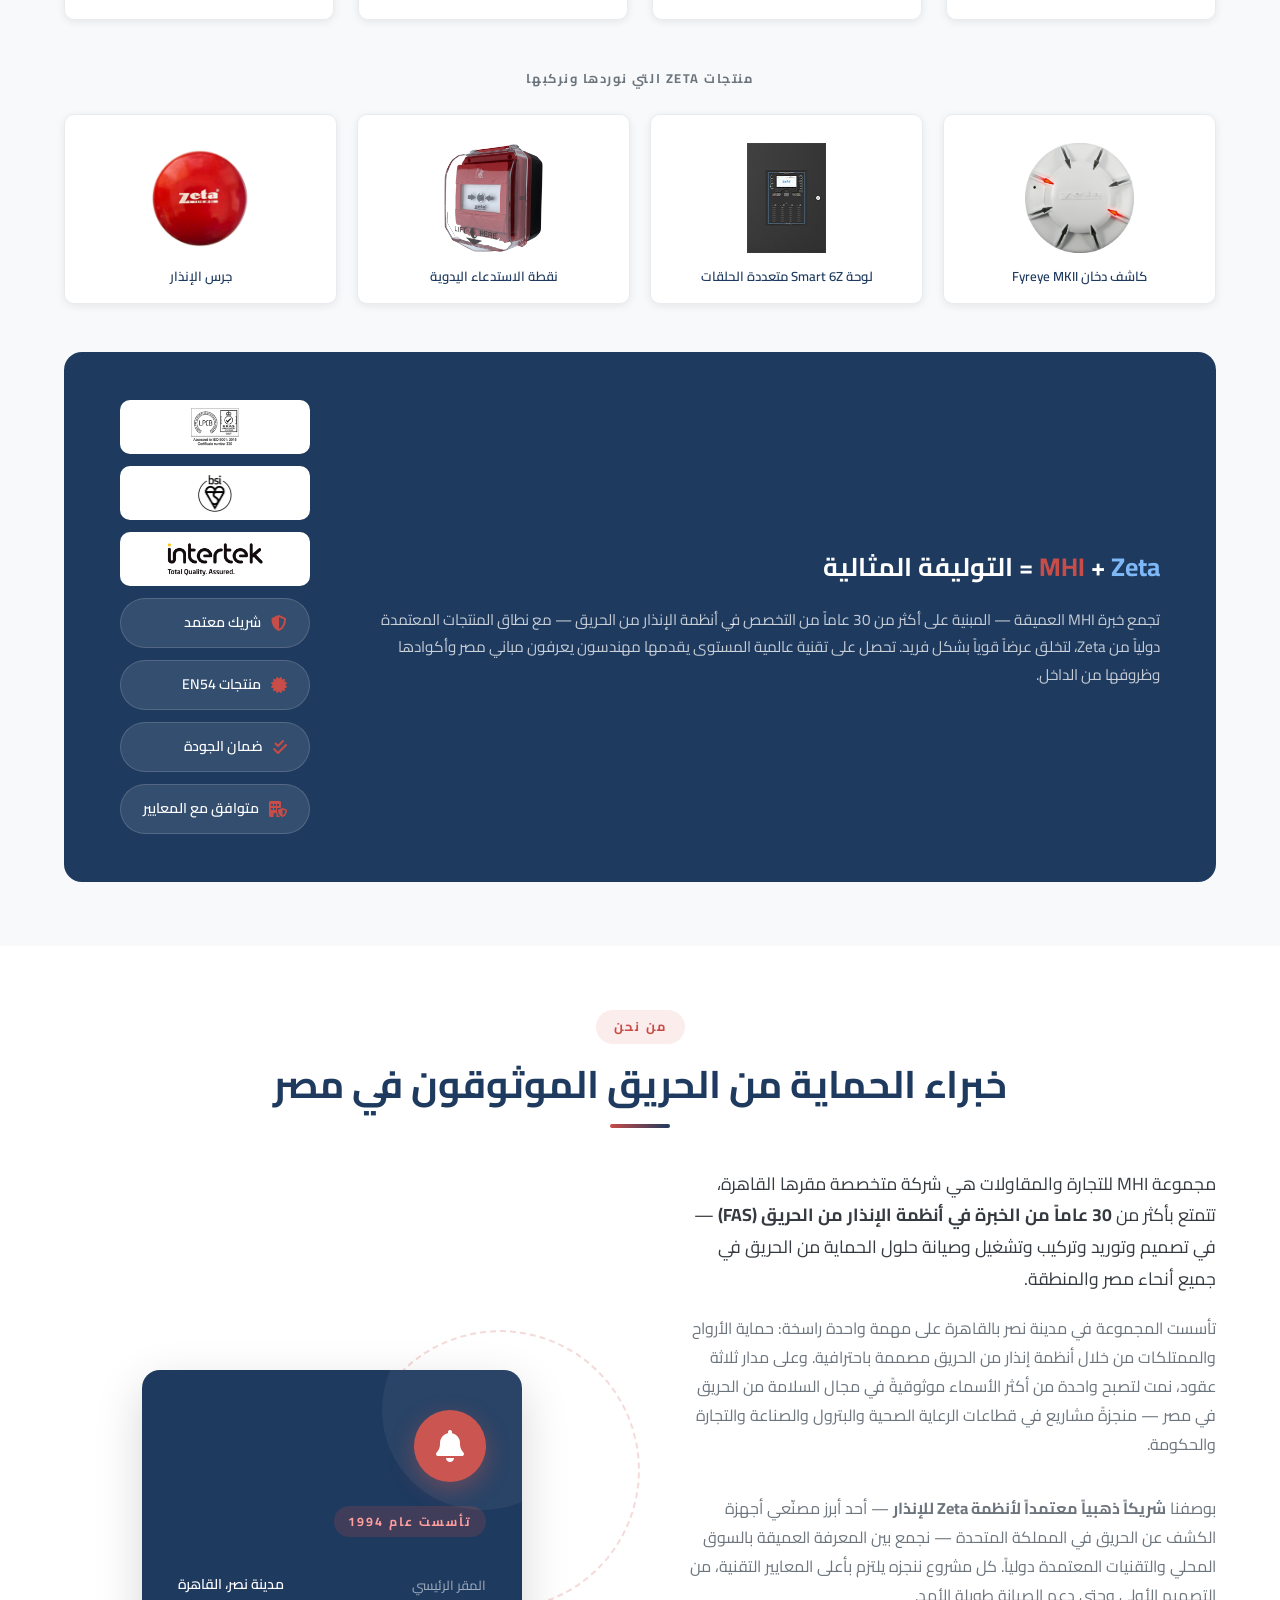
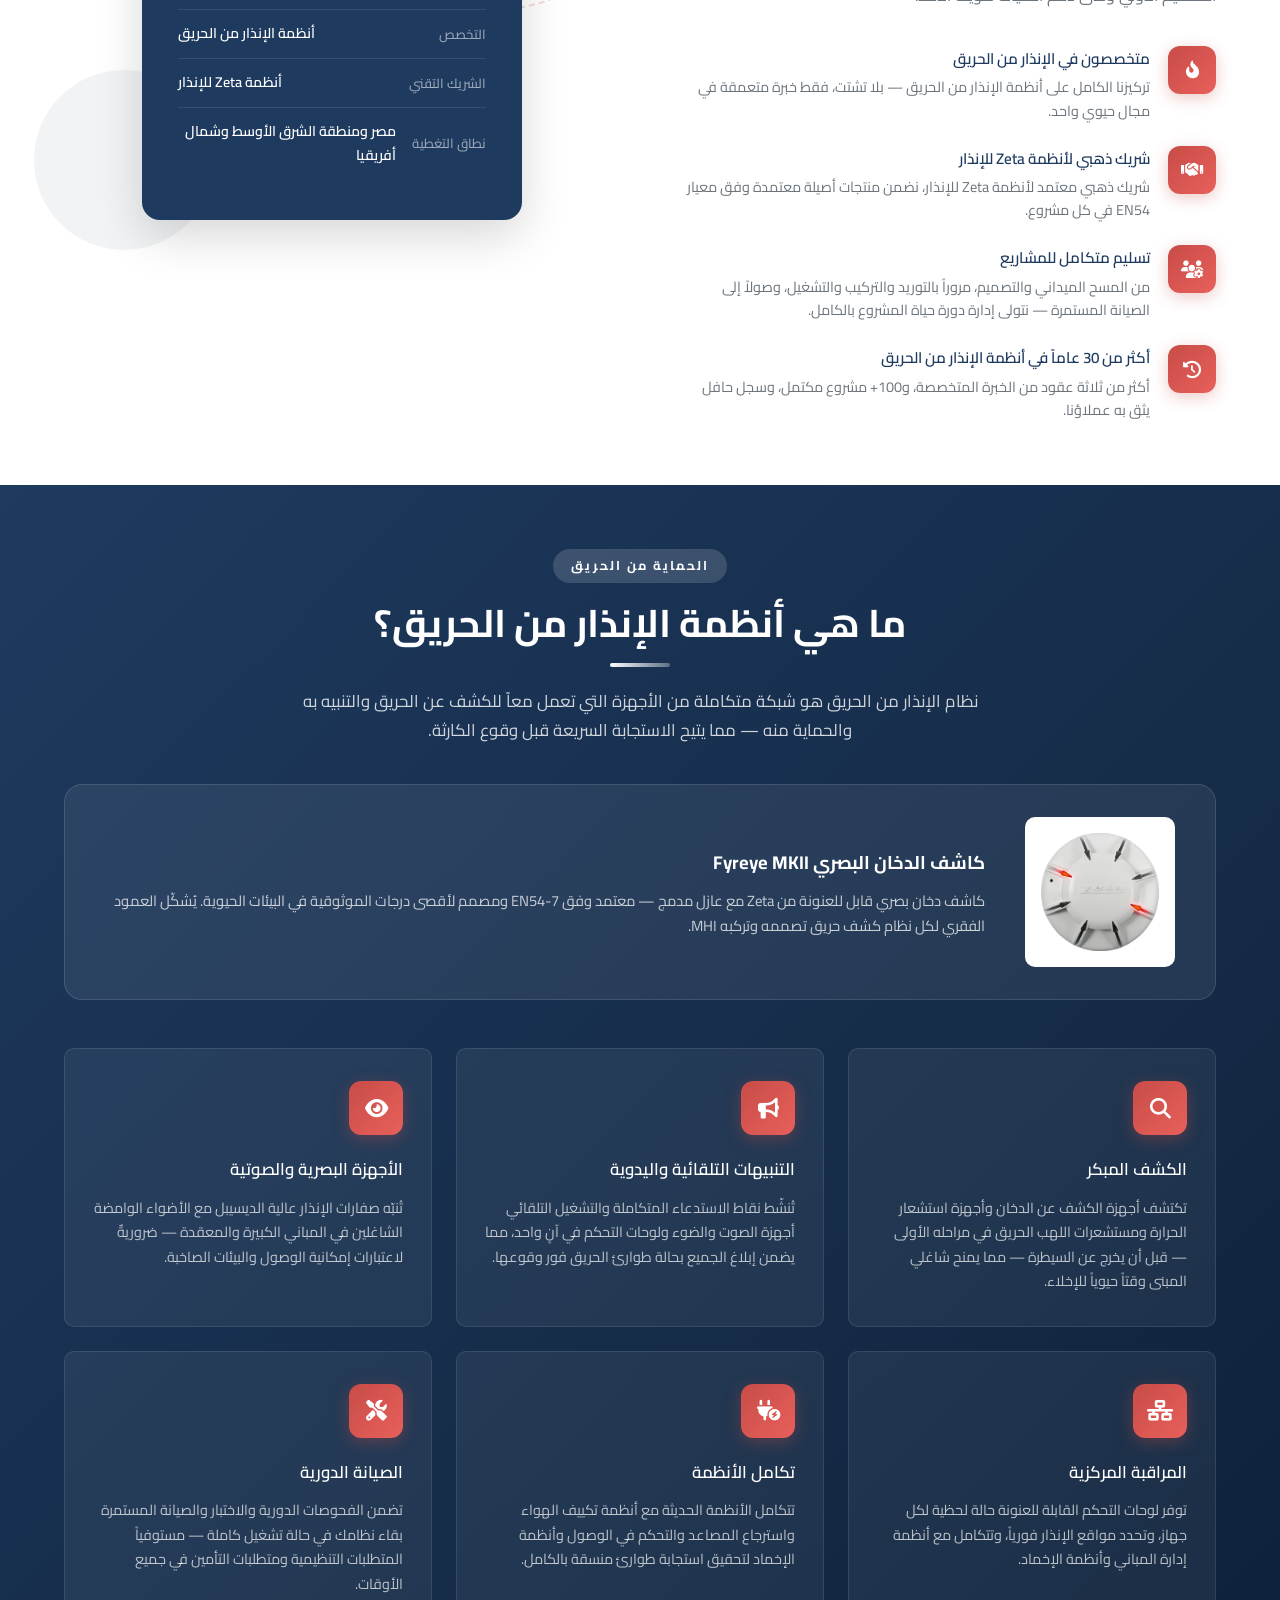
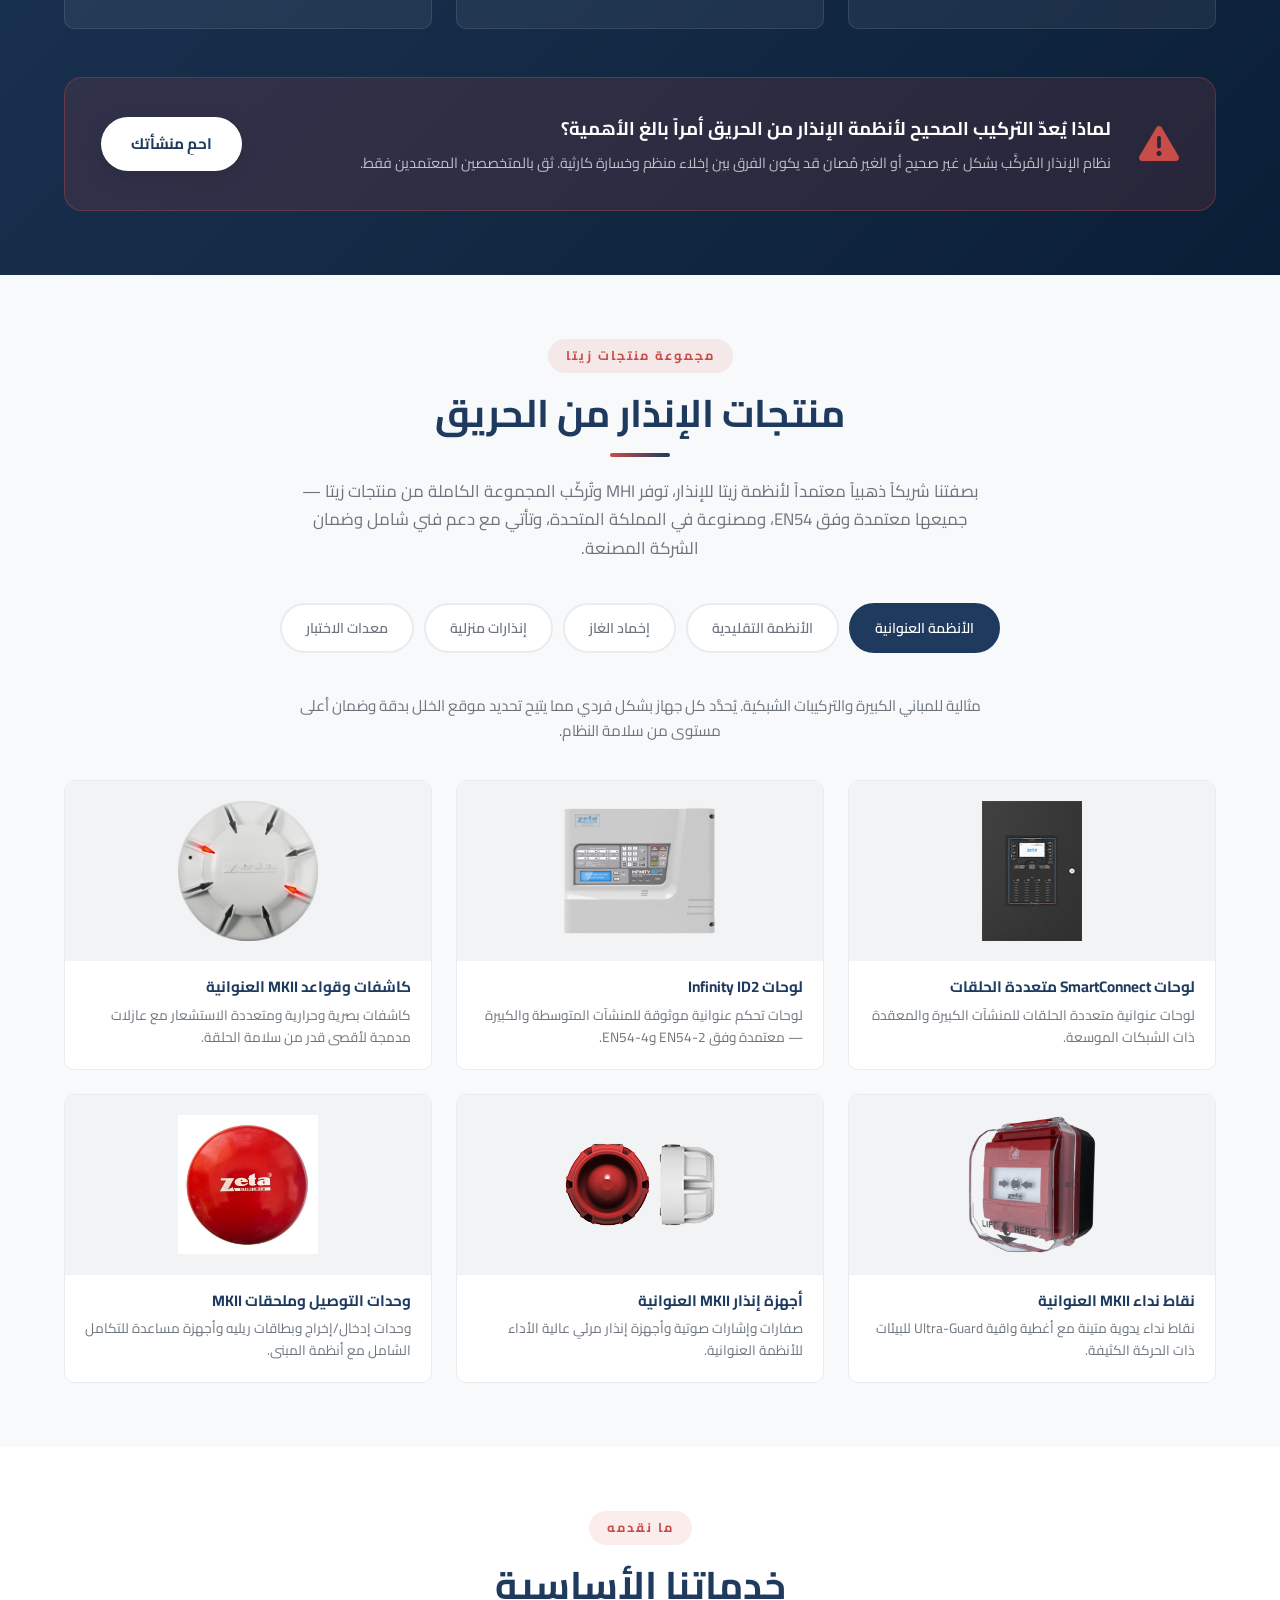
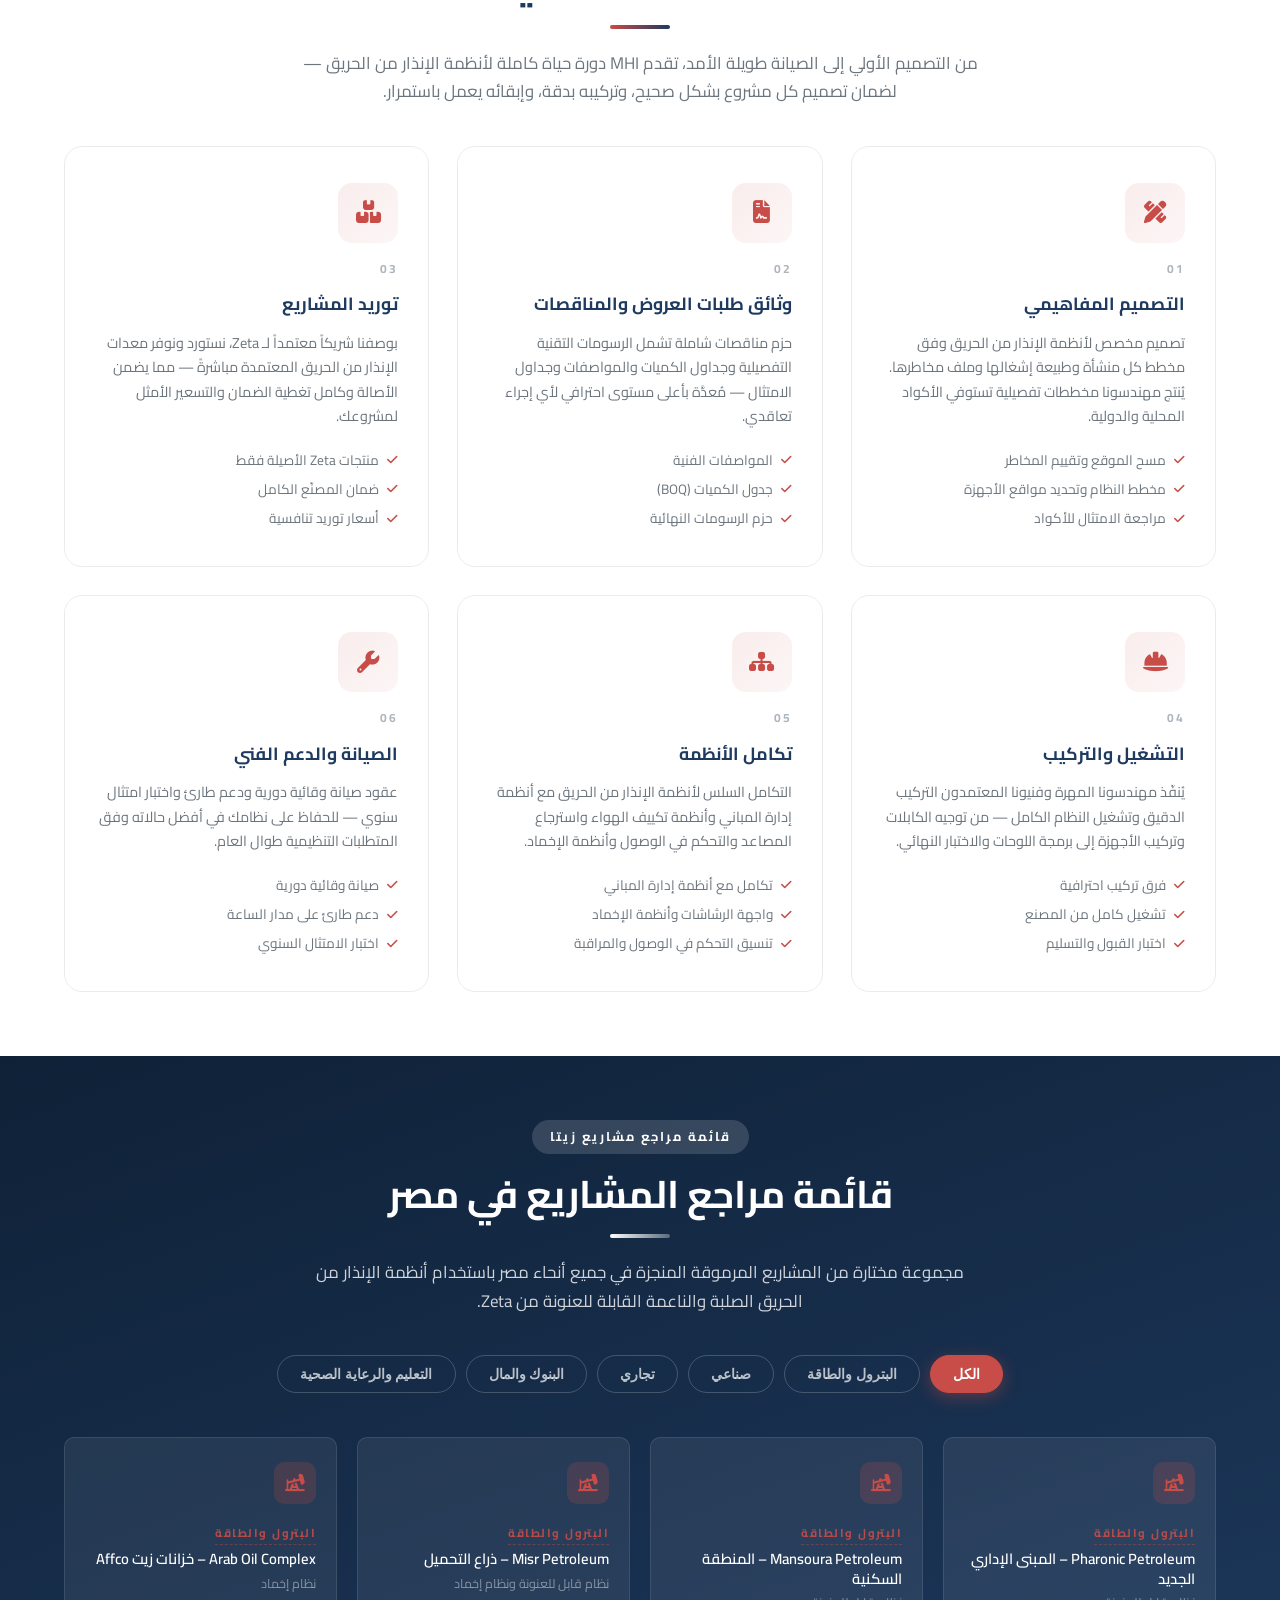
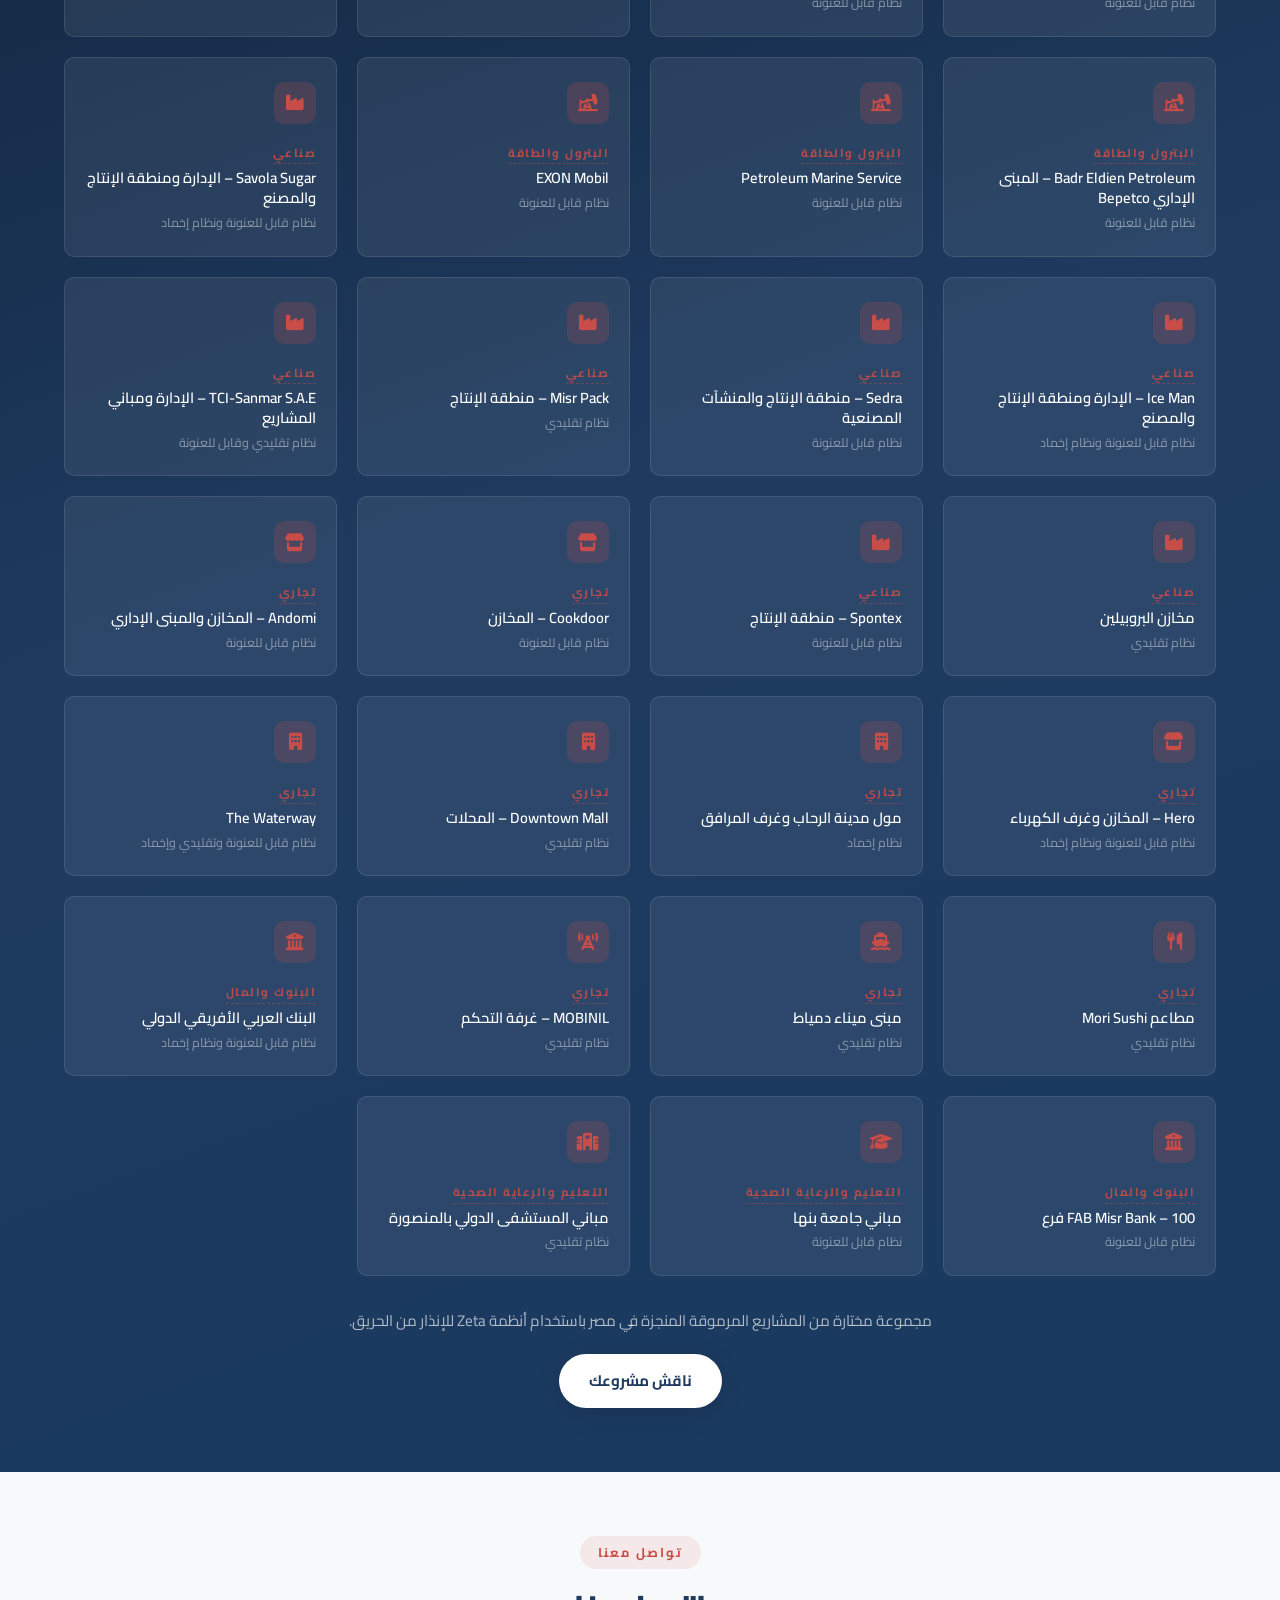
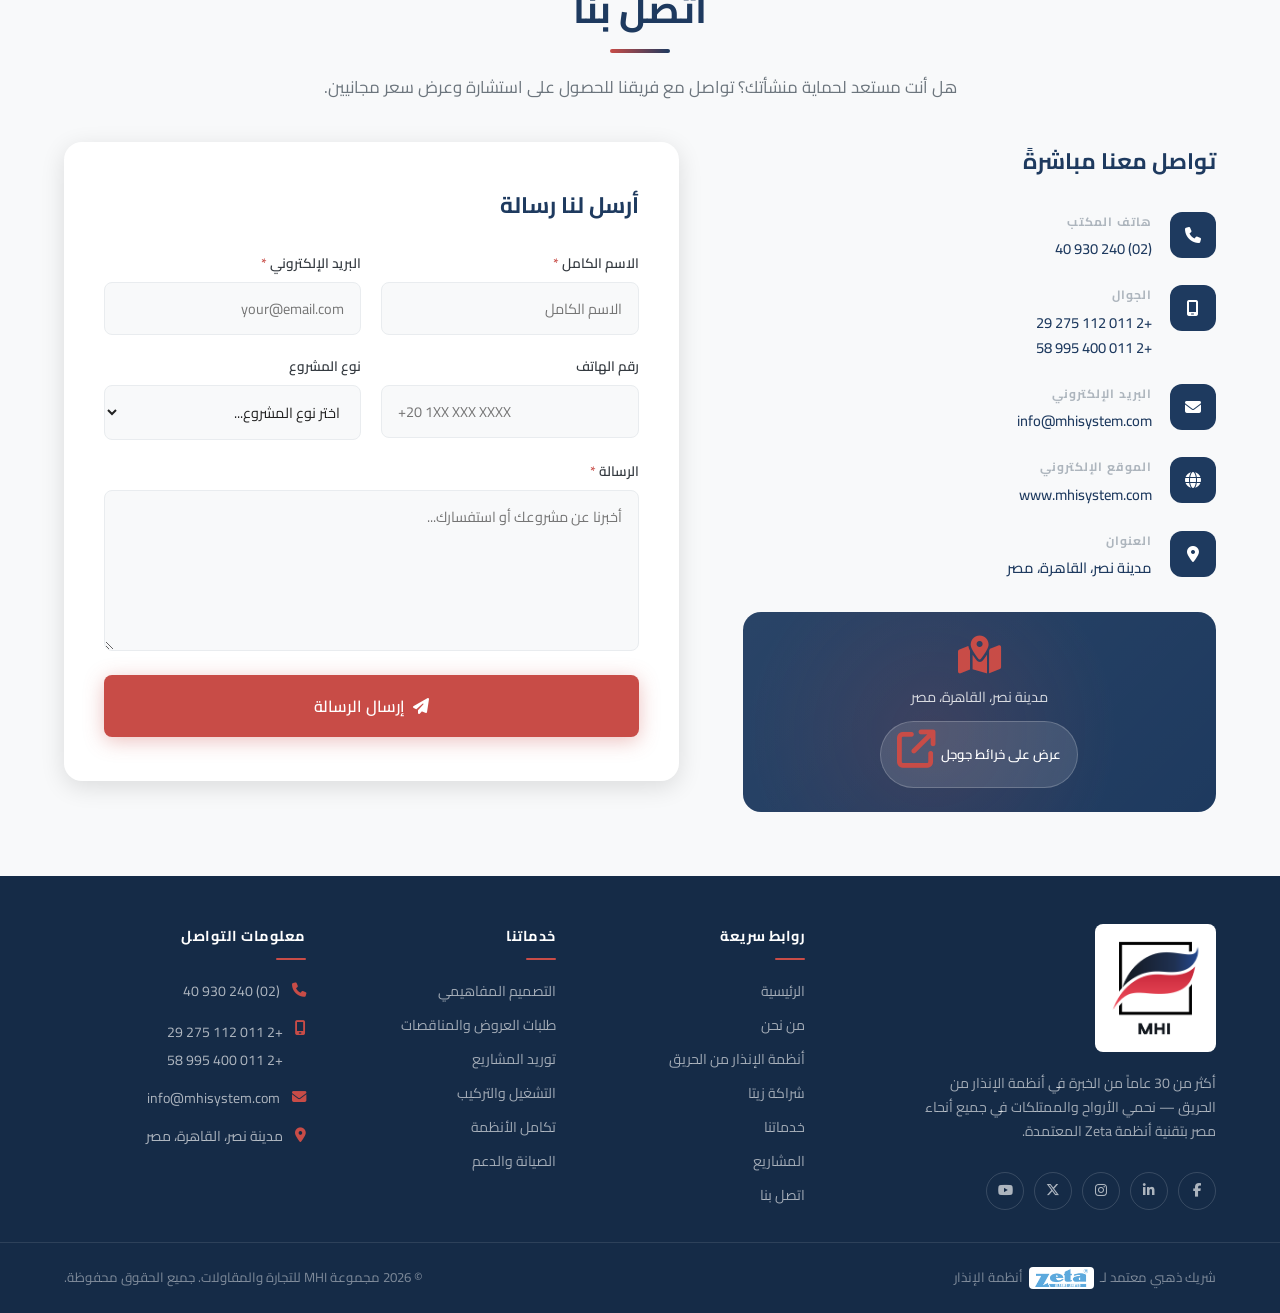
==== commit c4c67457: "Add Zeta product catalog section (EN + AR) with tab navigation Five-tab product browser (Addressable" ====
--- a/ar/index.html
+++ b/ar/index.html
@@ -37,6 +37,7 @@
         <li><a href="#zeta"       class="nav-link">شراكة زيتا</a></li>
         <li><a href="#about"      class="nav-link">من نحن</a></li>
         <li><a href="#fire-alarm" class="nav-link">أنظمة الإنذار من الحريق</a></li>
+        <li><a href="#products"   class="nav-link">المنتجات</a></li>
         <li><a href="#services"   class="nav-link">خدماتنا</a></li>
         <li><a href="#projects"   class="nav-link">المشاريع</a></li>
         <li><a href="../index.html" class="nav-link lang-switch">English</a></li>
@@ -328,6 +329,149 @@
     </section>
 
     <!-- ============================================================
+         PRODUCTS CATALOG
+    ============================================================ -->
+    <section id="products" class="section products-catalog">
+      <div class="container">
+        <div class="section-header">
+          <span class="section-tag">مجموعة منتجات زيتا</span>
+          <h2 class="section-title">منتجات الإنذار من الحريق</h2>
+          <div class="section-divider"></div>
+          <p class="section-subtitle">بصفتنا شريكاً ذهبياً معتمداً لأنظمة زيتا للإنذار، توفر MHI وتُركّب المجموعة الكاملة من منتجات زيتا — جميعها معتمدة وفق EN54، ومصنوعة في المملكة المتحدة، وتأتي مع دعم فني شامل وضمان الشركة المصنعة.</p>
+        </div>
+
+        <div class="prod-cat-tabs">
+          <button class="prod-cat-btn active" data-tab="addressable">الأنظمة العنوانية</button>
+          <button class="prod-cat-btn" data-tab="conventional">الأنظمة التقليدية</button>
+          <button class="prod-cat-btn" data-tab="gas">إخماد الغاز</button>
+          <button class="prod-cat-btn" data-tab="domestic">إنذارات منزلية</button>
+          <button class="prod-cat-btn" data-tab="test">معدات الاختبار</button>
+        </div>
+
+        <!-- Addressable Systems -->
+        <div class="prod-panel active" data-tab="addressable">
+          <p class="prod-panel-desc">مثالية للمباني الكبيرة والتركيبات الشبكية. يُحدَّد كل جهاز بشكل فردي مما يتيح تحديد موقع الخلل بدقة وضمان أعلى مستوى من سلامة النظام.</p>
+          <div class="prod-grid">
+            <div class="prod-card">
+              <div class="prod-card-img"><img src="../images/control-panel.png" alt="لوحة SmartConnect متعددة الحلقات" /></div>
+              <h4>لوحات SmartConnect متعددة الحلقات</h4>
+              <p>لوحات عنوانية متعددة الحلقات للمنشآت الكبيرة والمعقدة ذات الشبكات الموسعة.</p>
+            </div>
+            <div class="prod-card">
+              <div class="prod-card-img"><img src="../images/id2-panel.png" alt="لوحة Infinity ID2" /></div>
+              <h4>لوحات Infinity ID2</h4>
+              <p>لوحات تحكم عنوانية موثوقة للمنشآت المتوسطة والكبيرة — معتمدة وفق EN54-2 وEN54-4.</p>
+            </div>
+            <div class="prod-card">
+              <div class="prod-card-img"><img src="../images/smoke-detector.png" alt="كاشفات MKII العنوانية" /></div>
+              <h4>كاشفات وقواعد MKII العنوانية</h4>
+              <p>كاشفات بصرية وحرارية ومتعددة الاستشعار مع عازلات مدمجة لأقصى قدر من سلامة الحلقة.</p>
+            </div>
+            <div class="prod-card">
+              <div class="prod-card-img"><img src="../images/call-point.png" alt="نقاط نداء MKII العنوانية" /></div>
+              <h4>نقاط نداء MKII العنوانية</h4>
+              <p>نقاط نداء يدوية متينة مع أغطية واقية Ultra-Guard للبيئات ذات الحركة الكثيفة.</p>
+            </div>
+            <div class="prod-card">
+              <div class="prod-card-img"><img src="../images/raptor-sounder.png" alt="أجهزة إنذار MKII العنوانية" /></div>
+              <h4>أجهزة إنذار MKII العنوانية</h4>
+              <p>صفارات وإشارات صوتية وأجهزة إنذار مرئي عالية الأداء للأنظمة العنوانية.</p>
+            </div>
+            <div class="prod-card">
+              <div class="prod-card-img"><img src="../images/fire-bell.jpg" alt="وحدات التوصيل والملحقات MKII" /></div>
+              <h4>وحدات التوصيل وملحقات MKII</h4>
+              <p>وحدات إدخال/إخراج وبطاقات ريليه وأجهزة مساعدة للتكامل الشامل مع أنظمة المبنى.</p>
+            </div>
+          </div>
+        </div>
+
+        <!-- Conventional Systems -->
+        <div class="prod-panel" data-tab="conventional">
+          <p class="prod-panel-desc">مثالية للمباني الصغيرة والتركيبات البسيطة. كشف حرائق بالمناطق موفر للتكلفة وموثوق لمجموعة واسعة من المنشآت.</p>
+          <div class="prod-grid">
+            <div class="prod-card">
+              <div class="prod-card-img"><img src="../images/infinity8-panel.png" alt="لوحات Infinity8 التقليدية" /></div>
+              <h4>لوحات Infinity8 التقليدية</h4>
+              <p>لوحات تحكم تقليدية من 1 إلى 16 منطقة — مدمجة وموثوقة وسهلة التركيب.</p>
+            </div>
+            <div class="prod-card">
+              <div class="prod-card-img"><img src="../images/control-panel.png" alt="SmartConnect متعدد الحلقات التقليدية" /></div>
+              <h4>SmartConnect متعدد الحلقات التقليدية</h4>
+              <p>لوحات تقليدية متعددة الحلقات مع إشارات LED للمنشآت متوسطة الحجم.</p>
+            </div>
+            <div class="prod-card">
+              <div class="prod-card-img"><img src="../images/conventional-detectors.png" alt="كاشفات Fyreye MKII التقليدية" /></div>
+              <h4>كاشفات Fyreye MKII التقليدية</h4>
+              <p>كاشفات بصرية وحرارية ومتعددة الاستشعار لكشف موثوق بالمناطق.</p>
+            </div>
+            <div class="prod-card">
+              <div class="prod-card-img"><img src="../images/cp4-call-point.png" alt="نقاط نداء CP4 التقليدية" /></div>
+              <h4>نقاط نداء CP4 التقليدية</h4>
+              <p>نقاط نداء يدوية تقليدية سطحية ومدمجة للتفعيل اليدوي الموثوق.</p>
+            </div>
+            <div class="prod-card">
+              <div class="prod-card-img"><img src="../images/raptor-sounder.png" alt="أجهزة الإنذار التقليدية" /></div>
+              <h4>أجهزة الإنذار التقليدية</h4>
+              <p>صفارات جدارية وإشارات صوتية وأجراس حريق وصفارات Raptor مقاومة للطقس لجميع البيئات.</p>
+            </div>
+            <div class="prod-card">
+              <div class="prod-card-img"><img src="../images/beam-detector.png" alt="كاشفات الشعاع واللهب" /></div>
+              <h4>كاشفات الشعاع واللهب</h4>
+              <p>كاشفات Zeta Beam Xtra وأشعة فوق بنفسجية/تحت حمراء للمساحات المفتوحة الكبيرة والمستودعات.</p>
+            </div>
+          </div>
+        </div>
+
+        <!-- Gas Extinguishing -->
+        <div class="prod-panel" data-tab="gas">
+          <p class="prod-panel-desc">أنظمة إخماد بالغاز الكلي لحماية الأصول الحيوية في غرف الخوادم وغرف المحولات الكهربائية والمنشآت المتخصصة.</p>
+          <div class="prod-grid prod-grid-center">
+            <div class="prod-card">
+              <div class="prod-card-img"><img src="../images/gas-panel.png" alt="Premier EX Pro" /></div>
+              <h4>Premier EX Pro</h4>
+              <p>لوحة تحكم متقدمة لأنظمة إخماد الغاز النظيف وثاني أكسيد الكربون في البيئات الحيوية.</p>
+            </div>
+          </div>
+        </div>
+
+        <!-- Domestic -->
+        <div class="prod-panel" data-tab="domestic">
+          <p class="prod-panel-desc">كاشفات إنذار حريق مستقلة موثوقة للمساكن والشقق والتركيبات المنزلية الصغيرة.</p>
+          <div class="prod-grid">
+            <div class="prod-card">
+              <div class="prod-card-img"><img src="../images/smoke-detector.png" alt="كاشفات تعمل بالبطارية" /></div>
+              <h4>كاشفات تعمل بالبطارية</h4>
+              <p>كاشفات دخان وحرارة مستقلة تعمل بالبطارية للتركيب السريع في المساكن — دون الحاجة إلى تمديد أسلاك.</p>
+            </div>
+            <div class="prod-card">
+              <div class="prod-card-img"><img src="../images/conventional-detectors.png" alt="كاشفات تعمل بالكهرباء" /></div>
+              <h4>كاشفات تعمل بالكهرباء</h4>
+              <p>كاشفات مترابطة تعمل بتيار 240 فولت مع بطارية احتياطية للحماية المنزلية الشاملة.</p>
+            </div>
+          </div>
+        </div>
+
+        <!-- Test Equipment -->
+        <div class="prod-panel" data-tab="test">
+          <p class="prod-panel-desc">أدوات اختبار الكاشفات الاحترافية والبخاخات للمهندسين ومقدمي خدمات الصيانة.</p>
+          <div class="prod-grid">
+            <div class="prod-card">
+              <div class="prod-card-img"><img src="../images/test-equipment.jpg" alt="أدوات اختبار الكاشفات" /></div>
+              <h4>أدوات اختبار الكاشفات</h4>
+              <p>عصي اختبار مطولة ورؤوس اختبار وظيفي لكاشفات الدخان والحرارة والاستشعار المتعدد على الارتفاعات.</p>
+            </div>
+            <div class="prod-card">
+              <div class="prod-card-img"><img src="../images/smoke-detector.png" alt="بخاخات اختبار الكاشفات" /></div>
+              <h4>بخاخات اختبار الكاشفات</h4>
+              <p>بخاخات محاكاة الدخان والحرارة للاختبار الوظيفي لكاشفات الحريق أثناء التشغيل والصيانة.</p>
+            </div>
+          </div>
+        </div>
+
+      </div>
+    </section>
+
+    <!-- ============================================================
          OUR SERVICES
     ============================================================ -->
     <section id="services" class="section services">
--- a/css/styles.css
+++ b/css/styles.css
@@ -192,6 +192,9 @@
   width: auto;
   object-fit: contain;
   display: block;
+  background: var(--white);
+  border-radius: 10px;
+  padding: 6px 12px;
   transition: var(--transition);
 }
 
@@ -1030,6 +1033,101 @@
 /* ============================================================
    SERVICES
 ============================================================ */
+/* ============================================================
+   PRODUCTS CATALOG
+============================================================ */
+.products-catalog { background: var(--gray-50); }
+
+.prod-cat-tabs {
+  display: flex;
+  flex-wrap: wrap;
+  gap: 10px;
+  justify-content: center;
+  margin-bottom: 40px;
+}
+
+.prod-cat-btn {
+  padding: 10px 24px;
+  border-radius: 50px;
+  border: 2px solid var(--gray-200);
+  background: var(--white);
+  color: var(--gray-600);
+  font-family: var(--font-body);
+  font-size: .88rem;
+  font-weight: 600;
+  cursor: pointer;
+  transition: all var(--transition);
+}
+.prod-cat-btn:hover { border-color: var(--blue); color: var(--blue); }
+.prod-cat-btn.active { background: var(--blue); border-color: var(--blue); color: var(--white); }
+
+.prod-panel { display: none; }
+.prod-panel.active { display: block; animation: fadeInUp .35s ease both; }
+
+.prod-panel-desc {
+  text-align: center;
+  color: var(--gray-600);
+  font-size: .95rem;
+  line-height: 1.7;
+  max-width: 700px;
+  margin: 0 auto 36px;
+}
+
+.prod-grid {
+  display: grid;
+  grid-template-columns: repeat(3, 1fr);
+  gap: 24px;
+}
+.prod-grid-center { max-width: 340px; margin: 0 auto; }
+
+.prod-card {
+  background: var(--white);
+  border-radius: var(--radius);
+  border: 1px solid var(--gray-200);
+  overflow: hidden;
+  transition: box-shadow var(--transition), transform var(--transition);
+}
+.prod-card:hover { box-shadow: var(--shadow-md); transform: translateY(-4px); }
+
+.prod-card-img {
+  background: var(--gray-100);
+  height: 180px;
+  display: flex;
+  align-items: center;
+  justify-content: center;
+  padding: 20px;
+}
+.prod-card-img img {
+  max-height: 140px;
+  width: auto;
+  max-width: 100%;
+  object-fit: contain;
+}
+
+.prod-card h4 {
+  font-family: var(--font-head);
+  font-size: .95rem;
+  font-weight: 700;
+  color: var(--blue);
+  padding: 16px 20px 8px;
+  line-height: 1.3;
+}
+
+.prod-card p {
+  font-size: .85rem;
+  color: var(--gray-600);
+  padding: 0 20px 20px;
+  line-height: 1.6;
+}
+
+@media (max-width: 900px) {
+  .prod-grid { grid-template-columns: repeat(2, 1fr); }
+}
+@media (max-width: 480px) {
+  .prod-grid { grid-template-columns: 1fr; }
+  .prod-cat-btn { font-size: .8rem; padding: 8px 16px; }
+}
+
 .services { background: var(--white); }
 
 .services-grid {
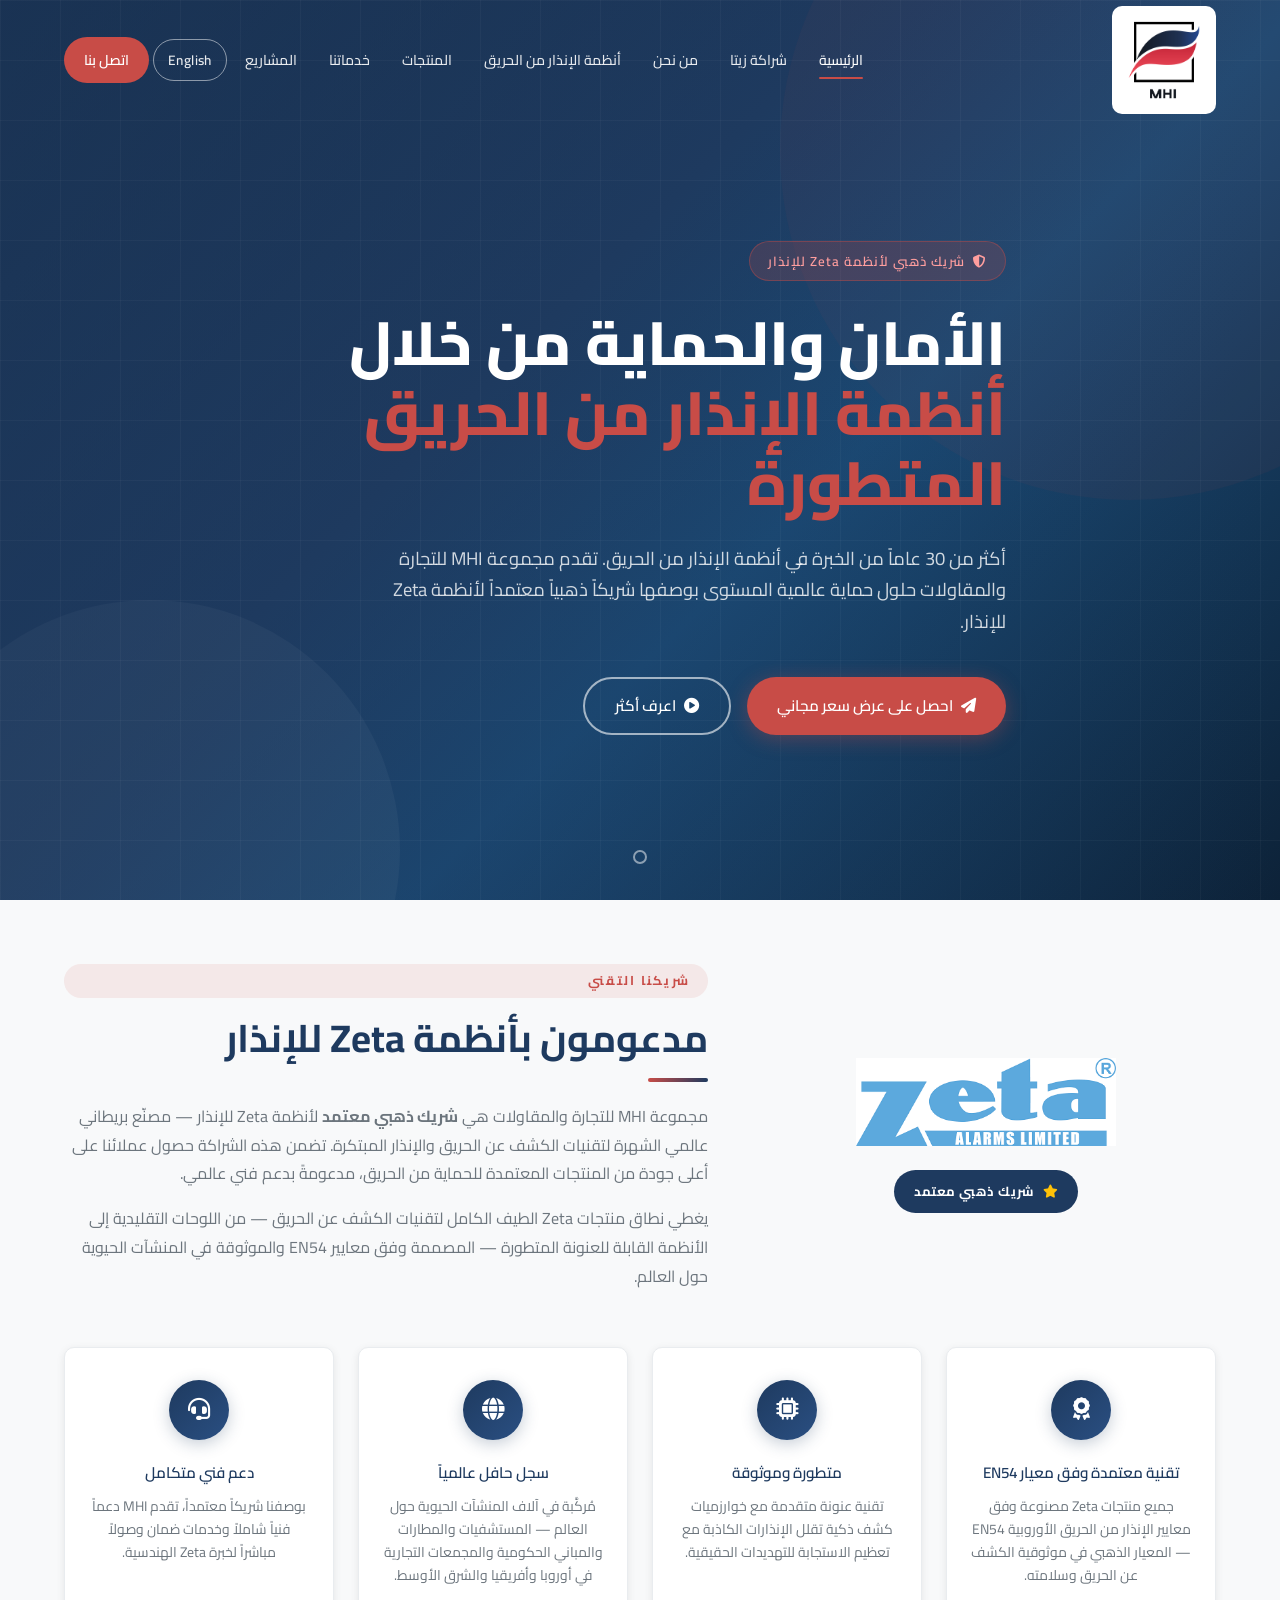
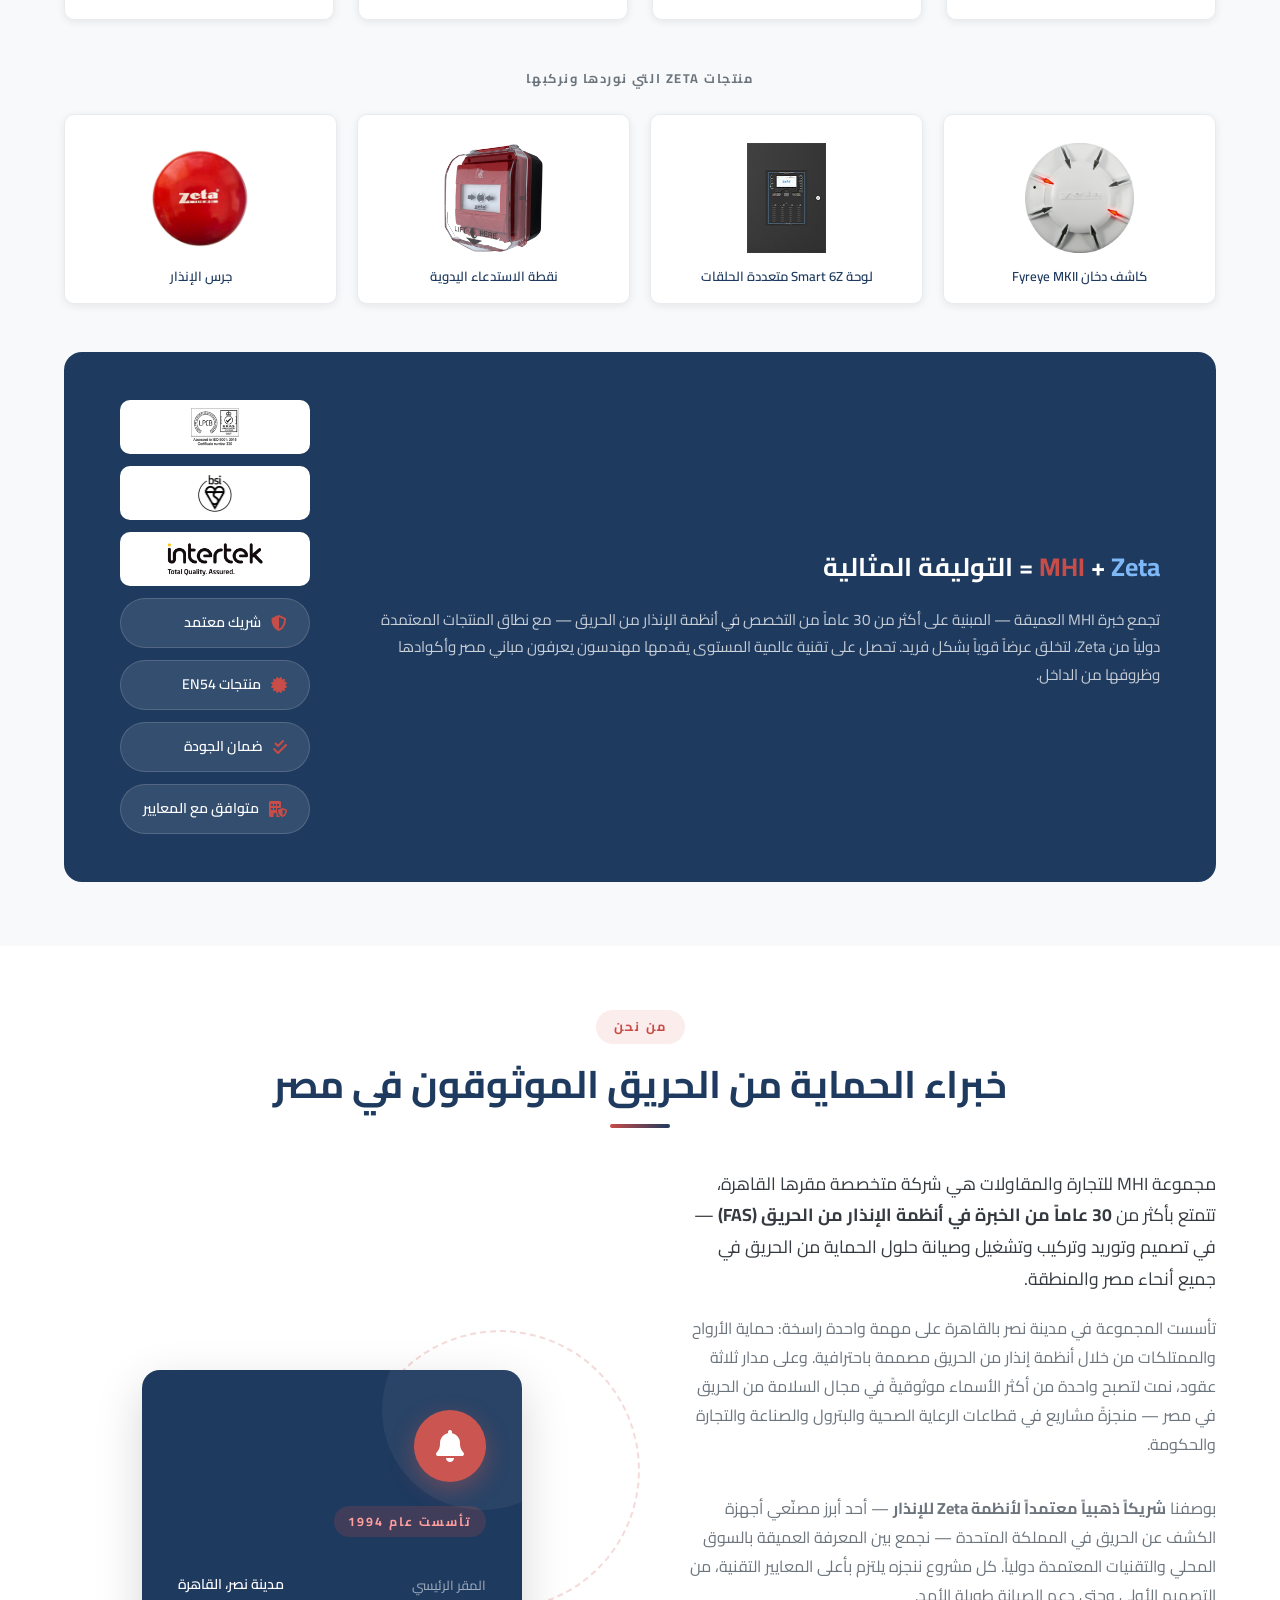
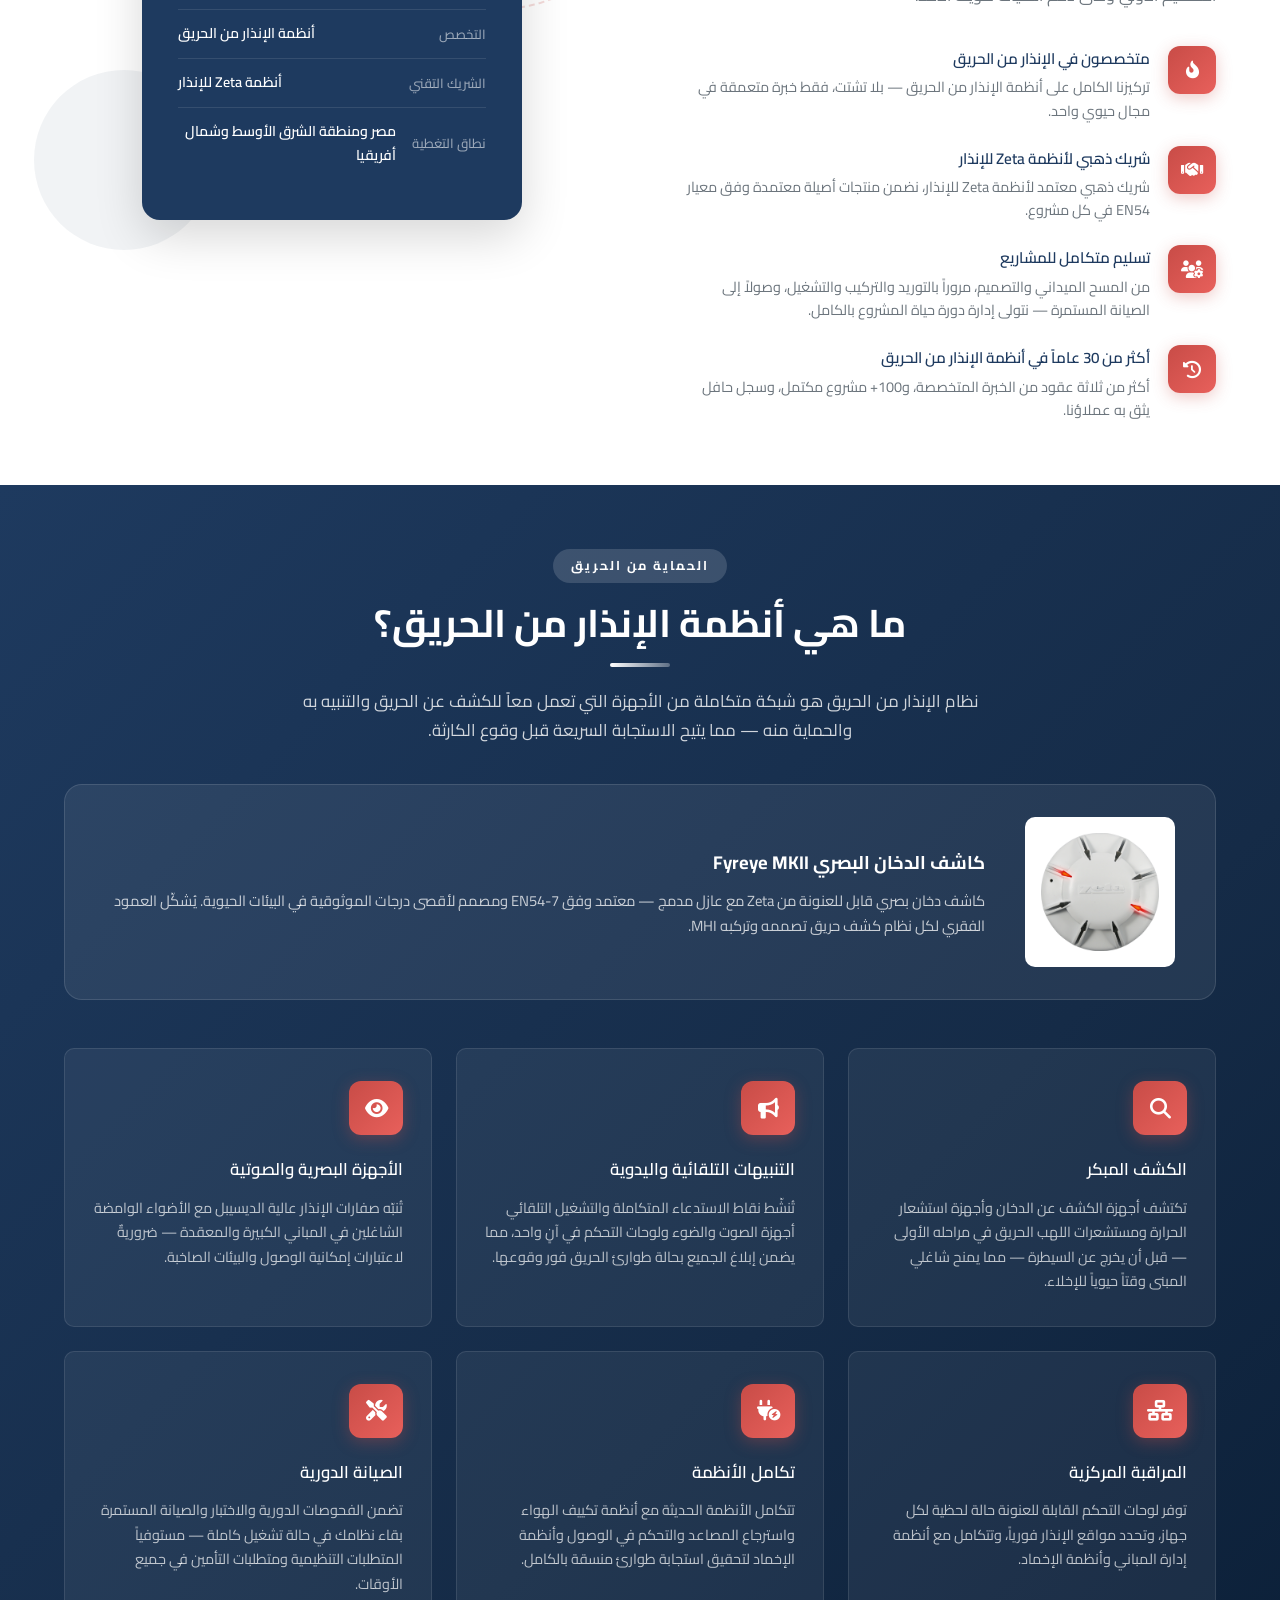
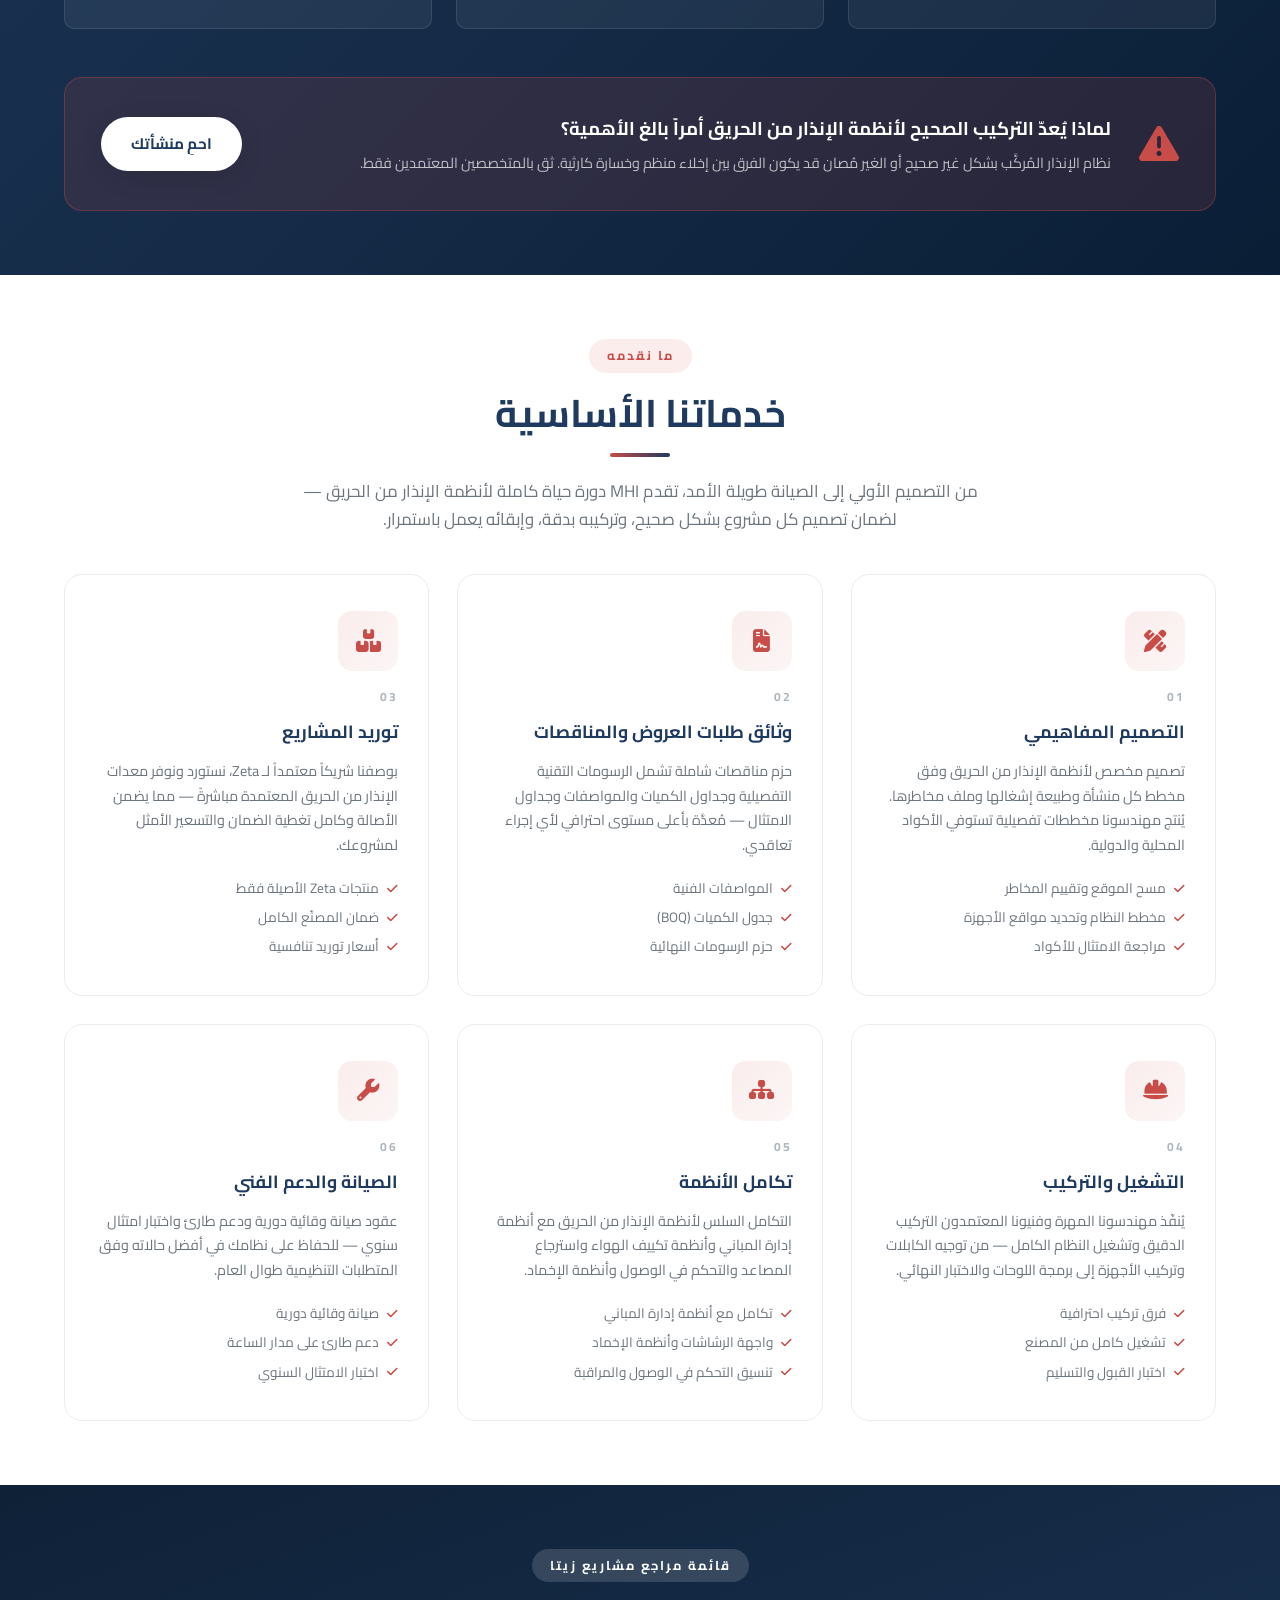
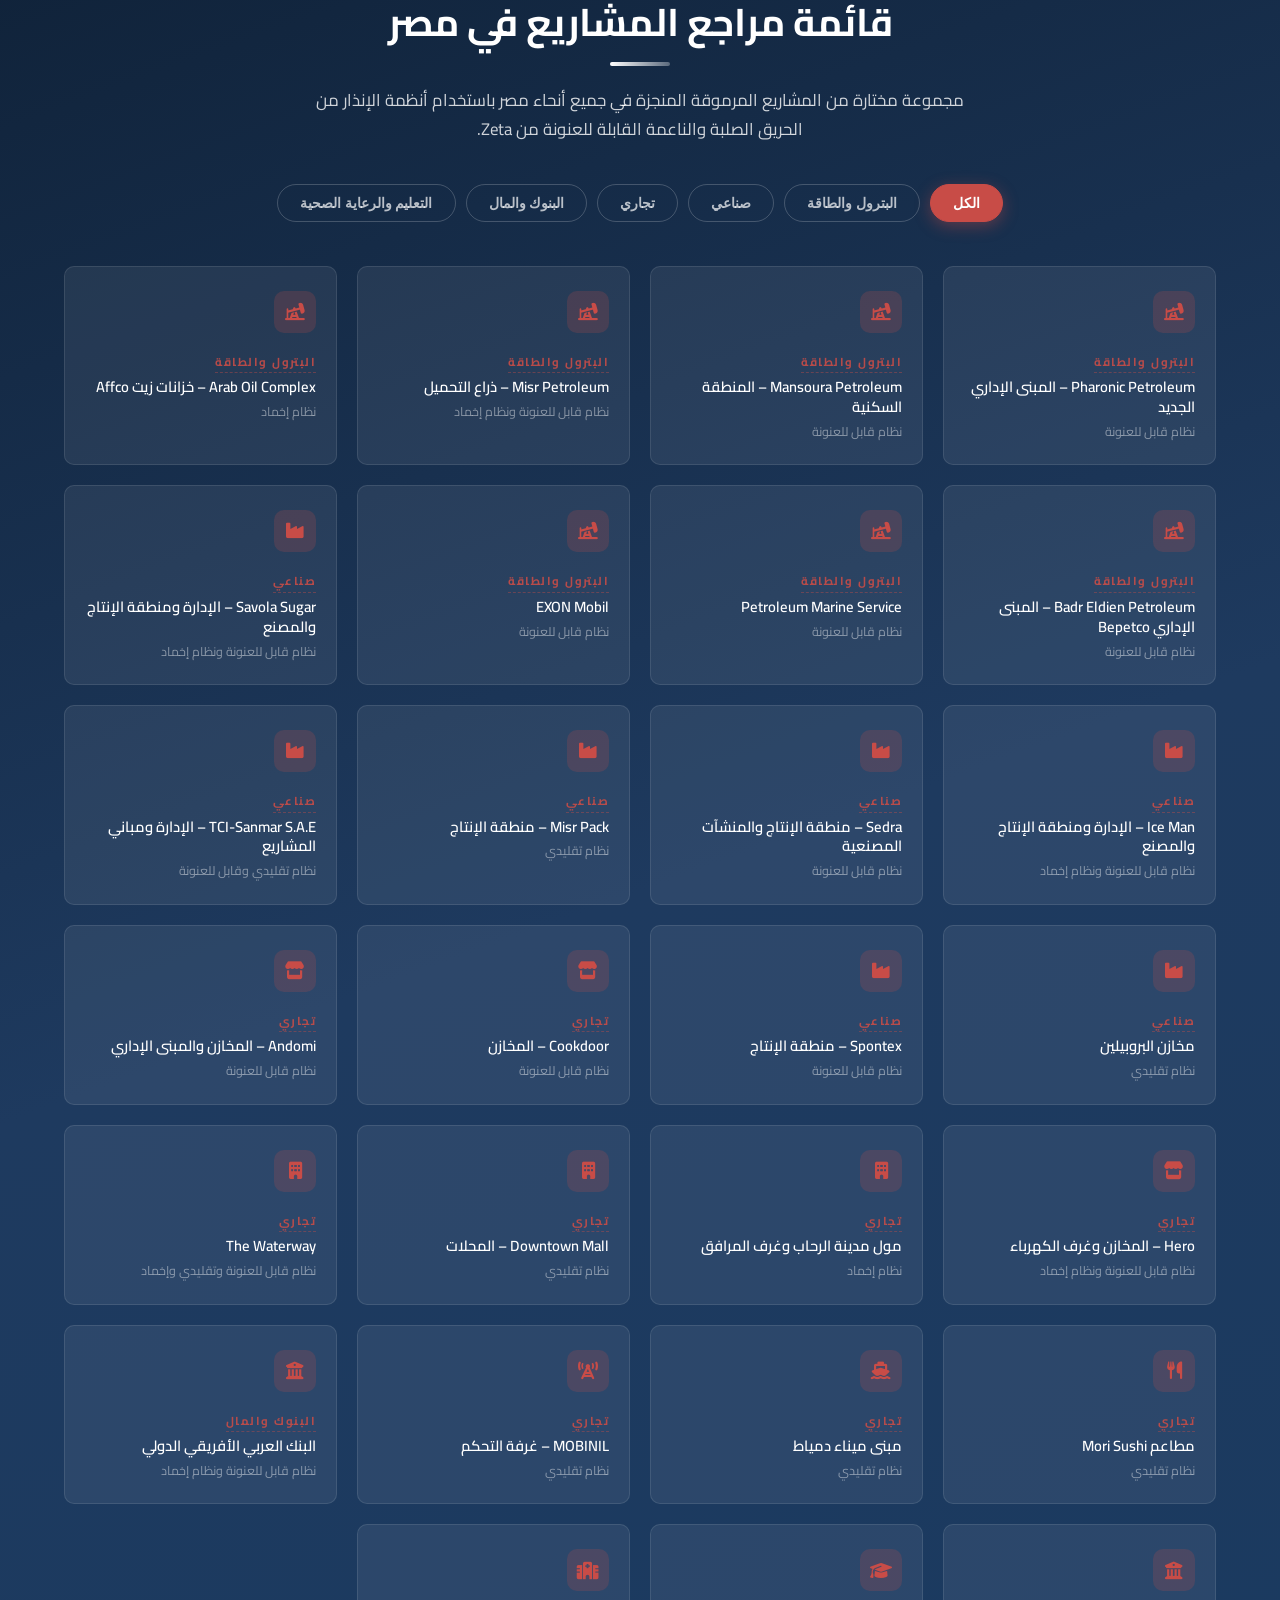
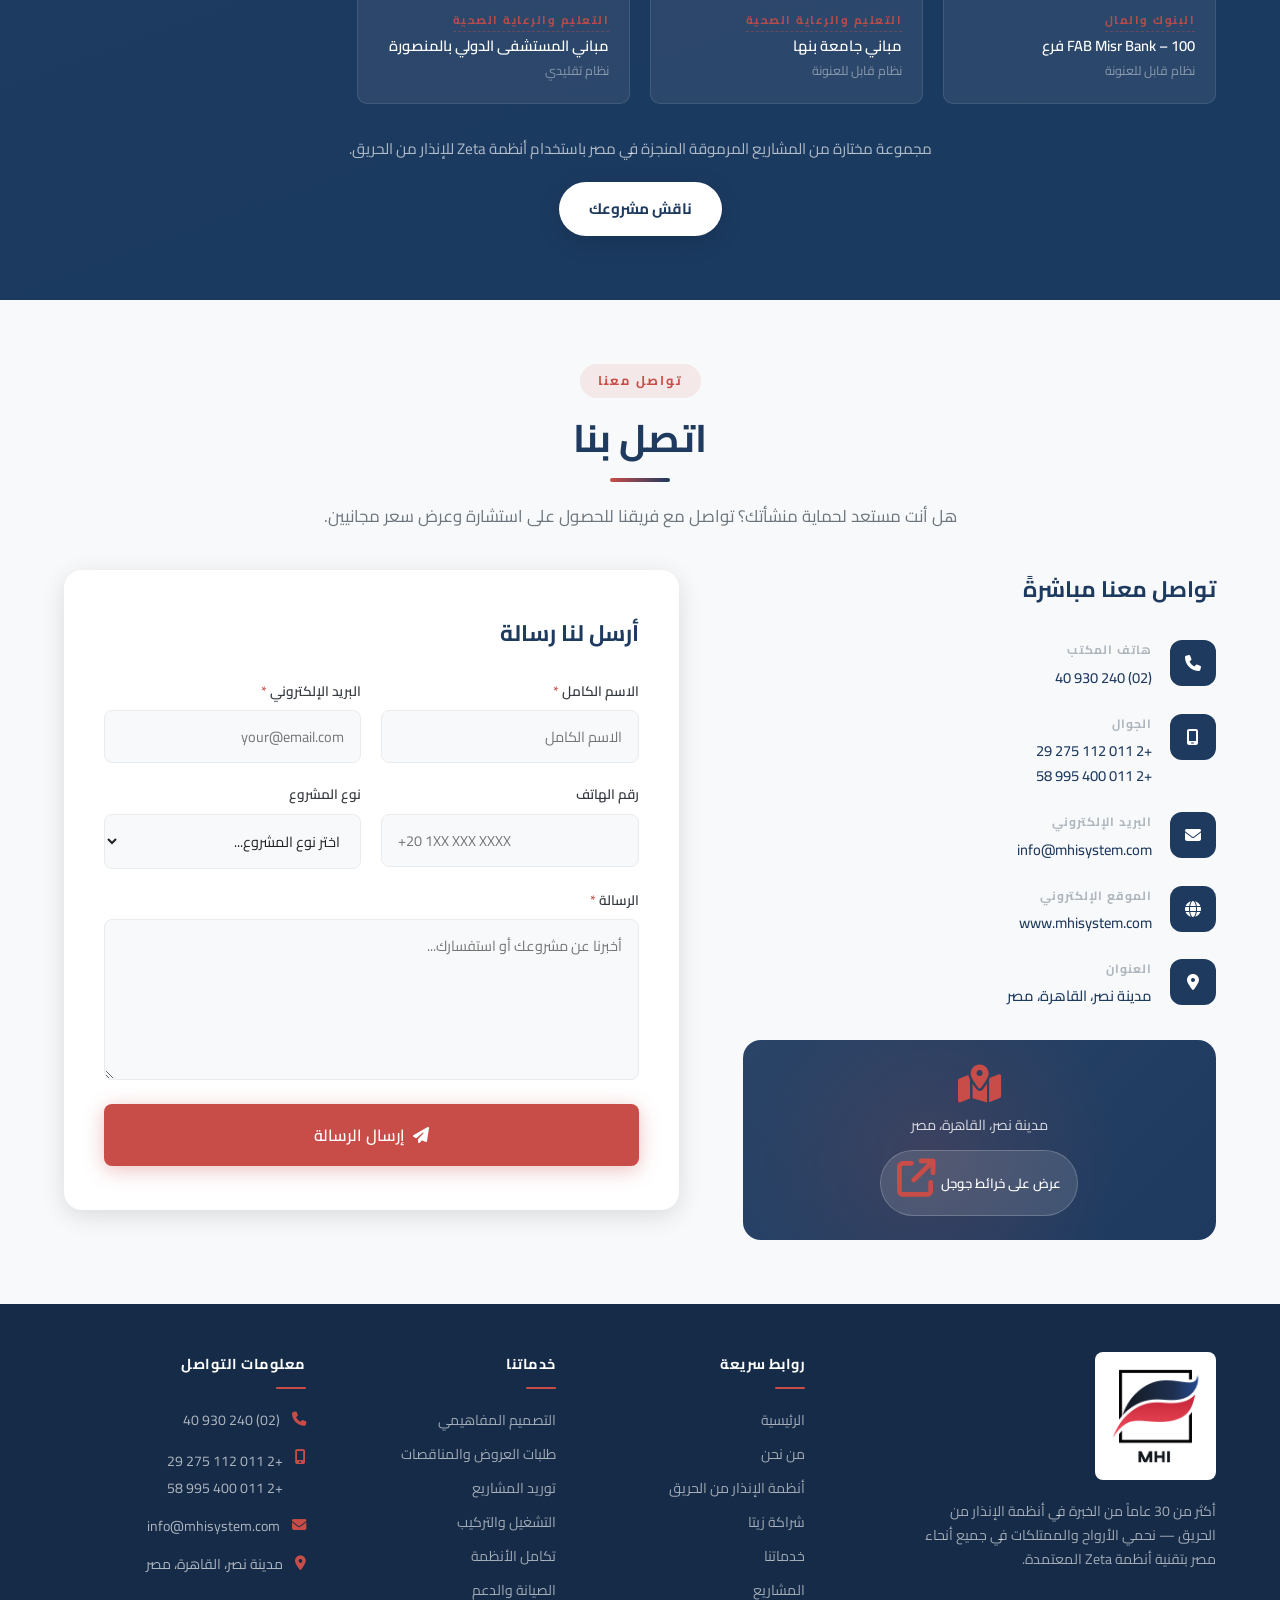
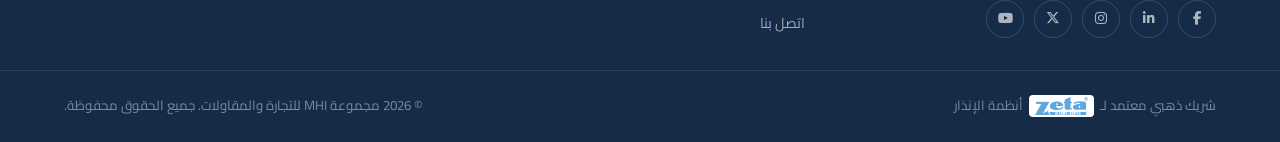
==== commit 8df28de9: "Move Products to a dedicated page (products.html + ar/products.html) Removes the inline products sec" ====
--- a/ar/index.html
+++ b/ar/index.html
@@ -37,7 +37,7 @@
         <li><a href="#zeta"       class="nav-link">شراكة زيتا</a></li>
         <li><a href="#about"      class="nav-link">من نحن</a></li>
         <li><a href="#fire-alarm" class="nav-link">أنظمة الإنذار من الحريق</a></li>
-        <li><a href="#products"   class="nav-link">المنتجات</a></li>
+        <li><a href="products.html" class="nav-link">المنتجات</a></li>
         <li><a href="#services"   class="nav-link">خدماتنا</a></li>
         <li><a href="#projects"   class="nav-link">المشاريع</a></li>
         <li><a href="../index.html" class="nav-link lang-switch">English</a></li>
@@ -329,149 +329,6 @@
     </section>
 
     <!-- ============================================================
-         PRODUCTS CATALOG
-    ============================================================ -->
-    <section id="products" class="section products-catalog">
-      <div class="container">
-        <div class="section-header">
-          <span class="section-tag">مجموعة منتجات زيتا</span>
-          <h2 class="section-title">منتجات الإنذار من الحريق</h2>
-          <div class="section-divider"></div>
-          <p class="section-subtitle">بصفتنا شريكاً ذهبياً معتمداً لأنظمة زيتا للإنذار، توفر MHI وتُركّب المجموعة الكاملة من منتجات زيتا — جميعها معتمدة وفق EN54، ومصنوعة في المملكة المتحدة، وتأتي مع دعم فني شامل وضمان الشركة المصنعة.</p>
-        </div>
-
-        <div class="prod-cat-tabs">
-          <button class="prod-cat-btn active" data-tab="addressable">الأنظمة العنوانية</button>
-          <button class="prod-cat-btn" data-tab="conventional">الأنظمة التقليدية</button>
-          <button class="prod-cat-btn" data-tab="gas">إخماد الغاز</button>
-          <button class="prod-cat-btn" data-tab="domestic">إنذارات منزلية</button>
-          <button class="prod-cat-btn" data-tab="test">معدات الاختبار</button>
-        </div>
-
-        <!-- Addressable Systems -->
-        <div class="prod-panel active" data-tab="addressable">
-          <p class="prod-panel-desc">مثالية للمباني الكبيرة والتركيبات الشبكية. يُحدَّد كل جهاز بشكل فردي مما يتيح تحديد موقع الخلل بدقة وضمان أعلى مستوى من سلامة النظام.</p>
-          <div class="prod-grid">
-            <div class="prod-card">
-              <div class="prod-card-img"><img src="../images/control-panel.png" alt="لوحة SmartConnect متعددة الحلقات" /></div>
-              <h4>لوحات SmartConnect متعددة الحلقات</h4>
-              <p>لوحات عنوانية متعددة الحلقات للمنشآت الكبيرة والمعقدة ذات الشبكات الموسعة.</p>
-            </div>
-            <div class="prod-card">
-              <div class="prod-card-img"><img src="../images/id2-panel.png" alt="لوحة Infinity ID2" /></div>
-              <h4>لوحات Infinity ID2</h4>
-              <p>لوحات تحكم عنوانية موثوقة للمنشآت المتوسطة والكبيرة — معتمدة وفق EN54-2 وEN54-4.</p>
-            </div>
-            <div class="prod-card">
-              <div class="prod-card-img"><img src="../images/smoke-detector.png" alt="كاشفات MKII العنوانية" /></div>
-              <h4>كاشفات وقواعد MKII العنوانية</h4>
-              <p>كاشفات بصرية وحرارية ومتعددة الاستشعار مع عازلات مدمجة لأقصى قدر من سلامة الحلقة.</p>
-            </div>
-            <div class="prod-card">
-              <div class="prod-card-img"><img src="../images/call-point.png" alt="نقاط نداء MKII العنوانية" /></div>
-              <h4>نقاط نداء MKII العنوانية</h4>
-              <p>نقاط نداء يدوية متينة مع أغطية واقية Ultra-Guard للبيئات ذات الحركة الكثيفة.</p>
-            </div>
-            <div class="prod-card">
-              <div class="prod-card-img"><img src="../images/raptor-sounder.png" alt="أجهزة إنذار MKII العنوانية" /></div>
-              <h4>أجهزة إنذار MKII العنوانية</h4>
-              <p>صفارات وإشارات صوتية وأجهزة إنذار مرئي عالية الأداء للأنظمة العنوانية.</p>
-            </div>
-            <div class="prod-card">
-              <div class="prod-card-img"><img src="../images/fire-bell.jpg" alt="وحدات التوصيل والملحقات MKII" /></div>
-              <h4>وحدات التوصيل وملحقات MKII</h4>
-              <p>وحدات إدخال/إخراج وبطاقات ريليه وأجهزة مساعدة للتكامل الشامل مع أنظمة المبنى.</p>
-            </div>
-          </div>
-        </div>
-
-        <!-- Conventional Systems -->
-        <div class="prod-panel" data-tab="conventional">
-          <p class="prod-panel-desc">مثالية للمباني الصغيرة والتركيبات البسيطة. كشف حرائق بالمناطق موفر للتكلفة وموثوق لمجموعة واسعة من المنشآت.</p>
-          <div class="prod-grid">
-            <div class="prod-card">
-              <div class="prod-card-img"><img src="../images/infinity8-panel.png" alt="لوحات Infinity8 التقليدية" /></div>
-              <h4>لوحات Infinity8 التقليدية</h4>
-              <p>لوحات تحكم تقليدية من 1 إلى 16 منطقة — مدمجة وموثوقة وسهلة التركيب.</p>
-            </div>
-            <div class="prod-card">
-              <div class="prod-card-img"><img src="../images/control-panel.png" alt="SmartConnect متعدد الحلقات التقليدية" /></div>
-              <h4>SmartConnect متعدد الحلقات التقليدية</h4>
-              <p>لوحات تقليدية متعددة الحلقات مع إشارات LED للمنشآت متوسطة الحجم.</p>
-            </div>
-            <div class="prod-card">
-              <div class="prod-card-img"><img src="../images/conventional-detectors.png" alt="كاشفات Fyreye MKII التقليدية" /></div>
-              <h4>كاشفات Fyreye MKII التقليدية</h4>
-              <p>كاشفات بصرية وحرارية ومتعددة الاستشعار لكشف موثوق بالمناطق.</p>
-            </div>
-            <div class="prod-card">
-              <div class="prod-card-img"><img src="../images/cp4-call-point.png" alt="نقاط نداء CP4 التقليدية" /></div>
-              <h4>نقاط نداء CP4 التقليدية</h4>
-              <p>نقاط نداء يدوية تقليدية سطحية ومدمجة للتفعيل اليدوي الموثوق.</p>
-            </div>
-            <div class="prod-card">
-              <div class="prod-card-img"><img src="../images/raptor-sounder.png" alt="أجهزة الإنذار التقليدية" /></div>
-              <h4>أجهزة الإنذار التقليدية</h4>
-              <p>صفارات جدارية وإشارات صوتية وأجراس حريق وصفارات Raptor مقاومة للطقس لجميع البيئات.</p>
-            </div>
-            <div class="prod-card">
-              <div class="prod-card-img"><img src="../images/beam-detector.png" alt="كاشفات الشعاع واللهب" /></div>
-              <h4>كاشفات الشعاع واللهب</h4>
-              <p>كاشفات Zeta Beam Xtra وأشعة فوق بنفسجية/تحت حمراء للمساحات المفتوحة الكبيرة والمستودعات.</p>
-            </div>
-          </div>
-        </div>
-
-        <!-- Gas Extinguishing -->
-        <div class="prod-panel" data-tab="gas">
-          <p class="prod-panel-desc">أنظمة إخماد بالغاز الكلي لحماية الأصول الحيوية في غرف الخوادم وغرف المحولات الكهربائية والمنشآت المتخصصة.</p>
-          <div class="prod-grid prod-grid-center">
-            <div class="prod-card">
-              <div class="prod-card-img"><img src="../images/gas-panel.png" alt="Premier EX Pro" /></div>
-              <h4>Premier EX Pro</h4>
-              <p>لوحة تحكم متقدمة لأنظمة إخماد الغاز النظيف وثاني أكسيد الكربون في البيئات الحيوية.</p>
-            </div>
-          </div>
-        </div>
-
-        <!-- Domestic -->
-        <div class="prod-panel" data-tab="domestic">
-          <p class="prod-panel-desc">كاشفات إنذار حريق مستقلة موثوقة للمساكن والشقق والتركيبات المنزلية الصغيرة.</p>
-          <div class="prod-grid">
-            <div class="prod-card">
-              <div class="prod-card-img"><img src="../images/smoke-detector.png" alt="كاشفات تعمل بالبطارية" /></div>
-              <h4>كاشفات تعمل بالبطارية</h4>
-              <p>كاشفات دخان وحرارة مستقلة تعمل بالبطارية للتركيب السريع في المساكن — دون الحاجة إلى تمديد أسلاك.</p>
-            </div>
-            <div class="prod-card">
-              <div class="prod-card-img"><img src="../images/conventional-detectors.png" alt="كاشفات تعمل بالكهرباء" /></div>
-              <h4>كاشفات تعمل بالكهرباء</h4>
-              <p>كاشفات مترابطة تعمل بتيار 240 فولت مع بطارية احتياطية للحماية المنزلية الشاملة.</p>
-            </div>
-          </div>
-        </div>
-
-        <!-- Test Equipment -->
-        <div class="prod-panel" data-tab="test">
-          <p class="prod-panel-desc">أدوات اختبار الكاشفات الاحترافية والبخاخات للمهندسين ومقدمي خدمات الصيانة.</p>
-          <div class="prod-grid">
-            <div class="prod-card">
-              <div class="prod-card-img"><img src="../images/test-equipment.jpg" alt="أدوات اختبار الكاشفات" /></div>
-              <h4>أدوات اختبار الكاشفات</h4>
-              <p>عصي اختبار مطولة ورؤوس اختبار وظيفي لكاشفات الدخان والحرارة والاستشعار المتعدد على الارتفاعات.</p>
-            </div>
-            <div class="prod-card">
-              <div class="prod-card-img"><img src="../images/smoke-detector.png" alt="بخاخات اختبار الكاشفات" /></div>
-              <h4>بخاخات اختبار الكاشفات</h4>
-              <p>بخاخات محاكاة الدخان والحرارة للاختبار الوظيفي لكاشفات الحريق أثناء التشغيل والصيانة.</p>
-            </div>
-          </div>
-        </div>
-
-      </div>
-    </section>
-
-    <!-- ============================================================
          OUR SERVICES
     ============================================================ -->
     <section id="services" class="section services">
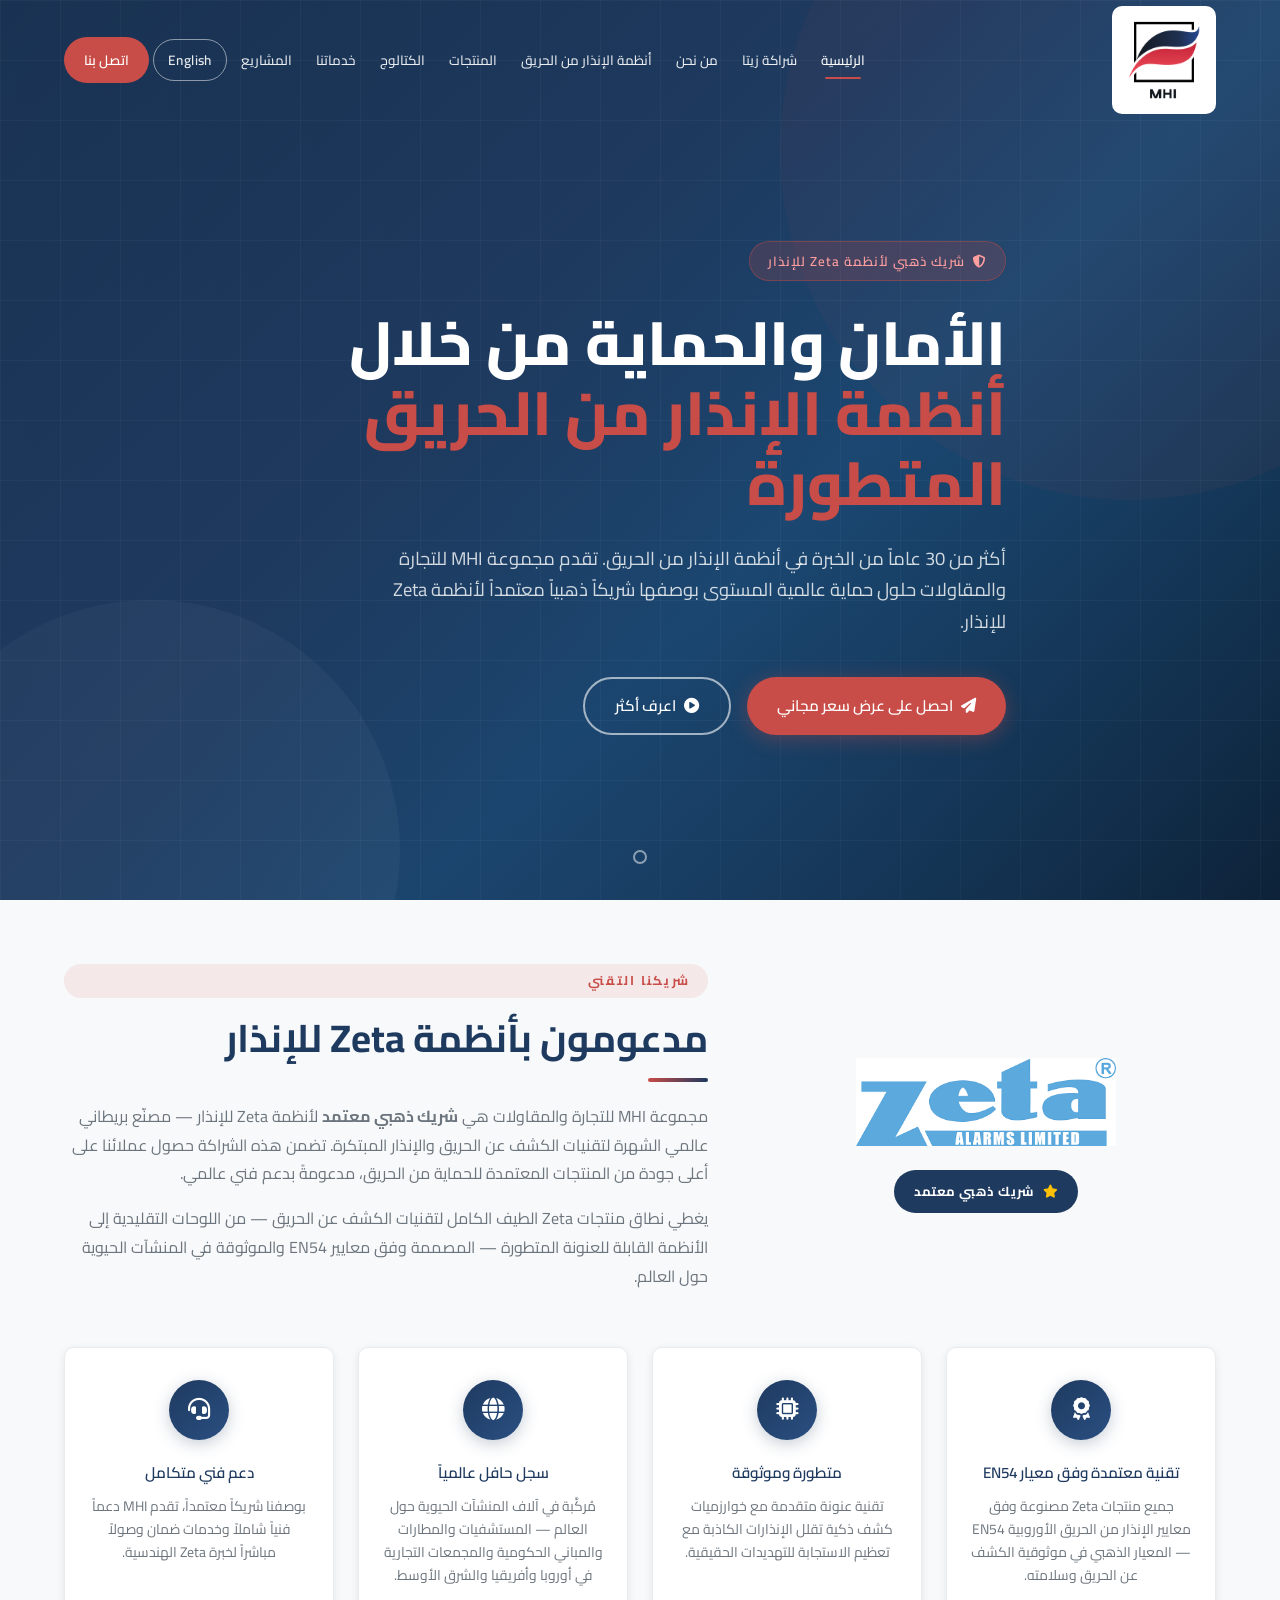
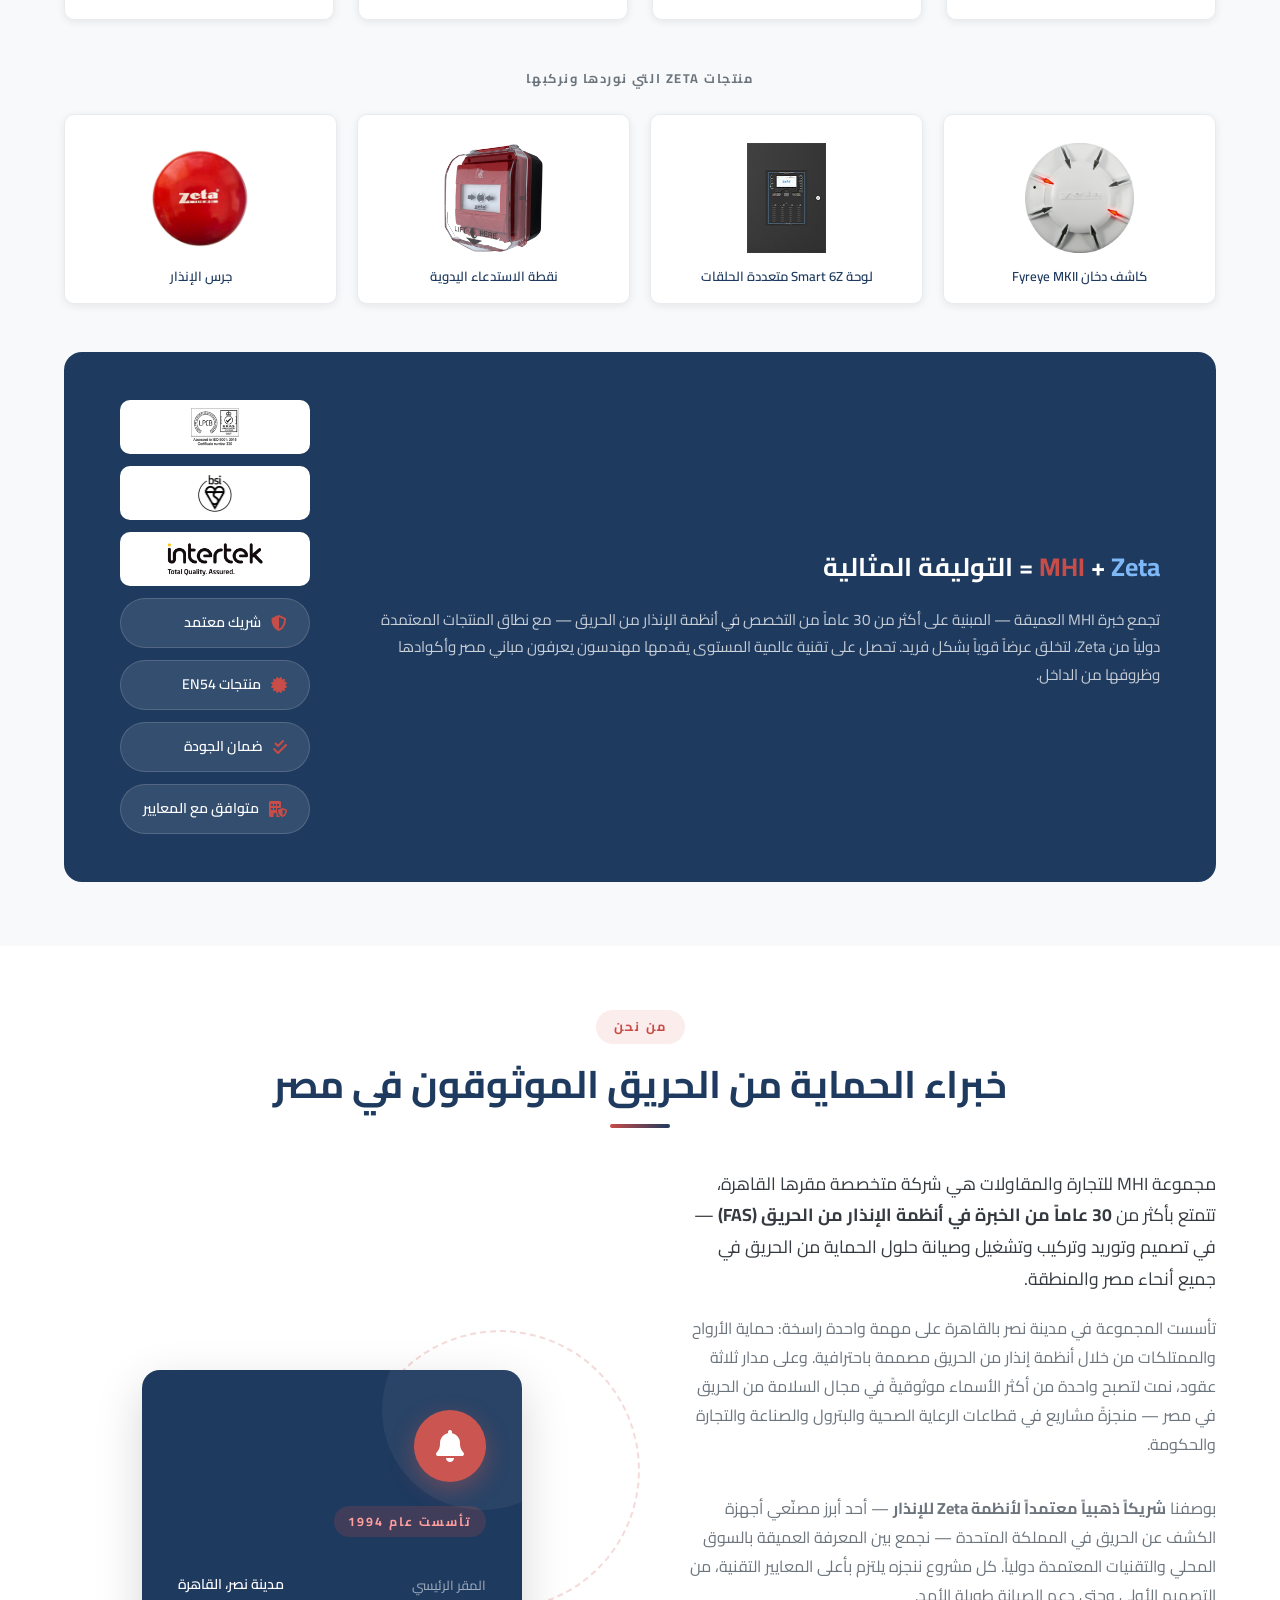
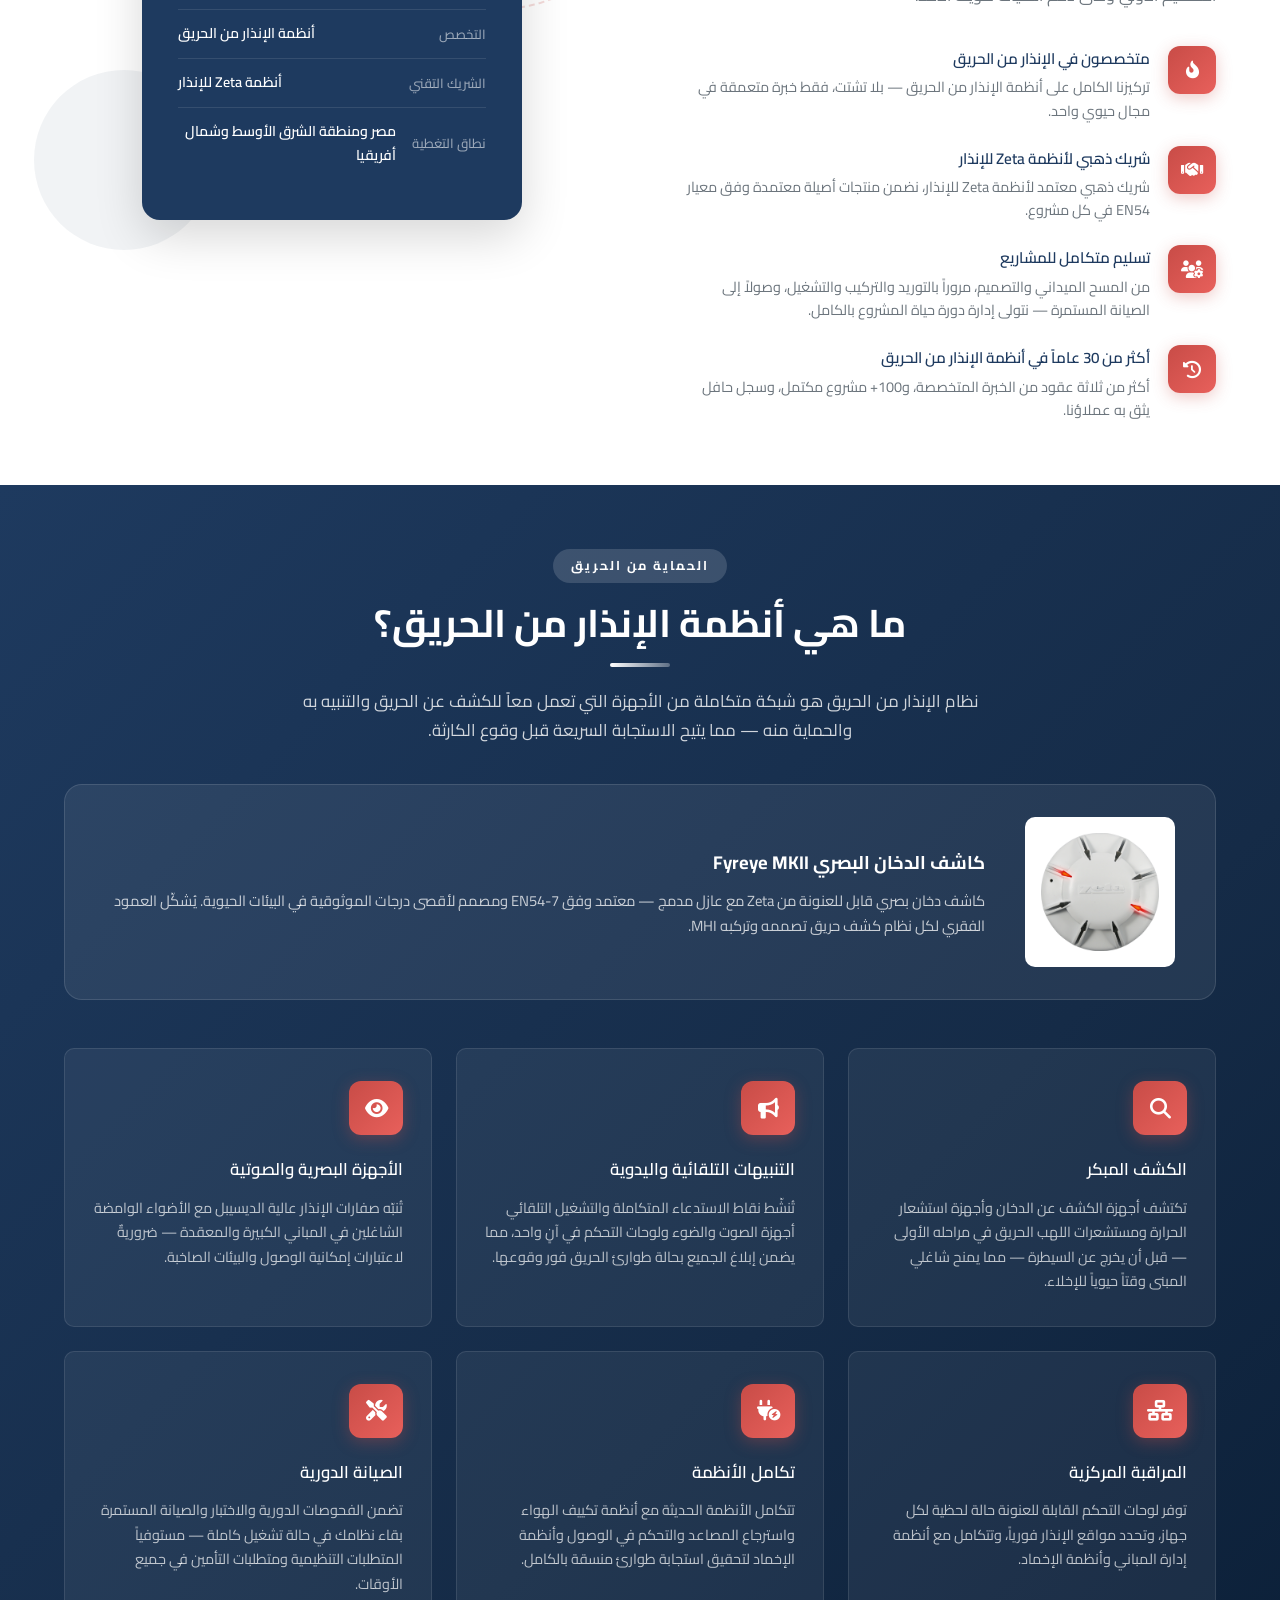
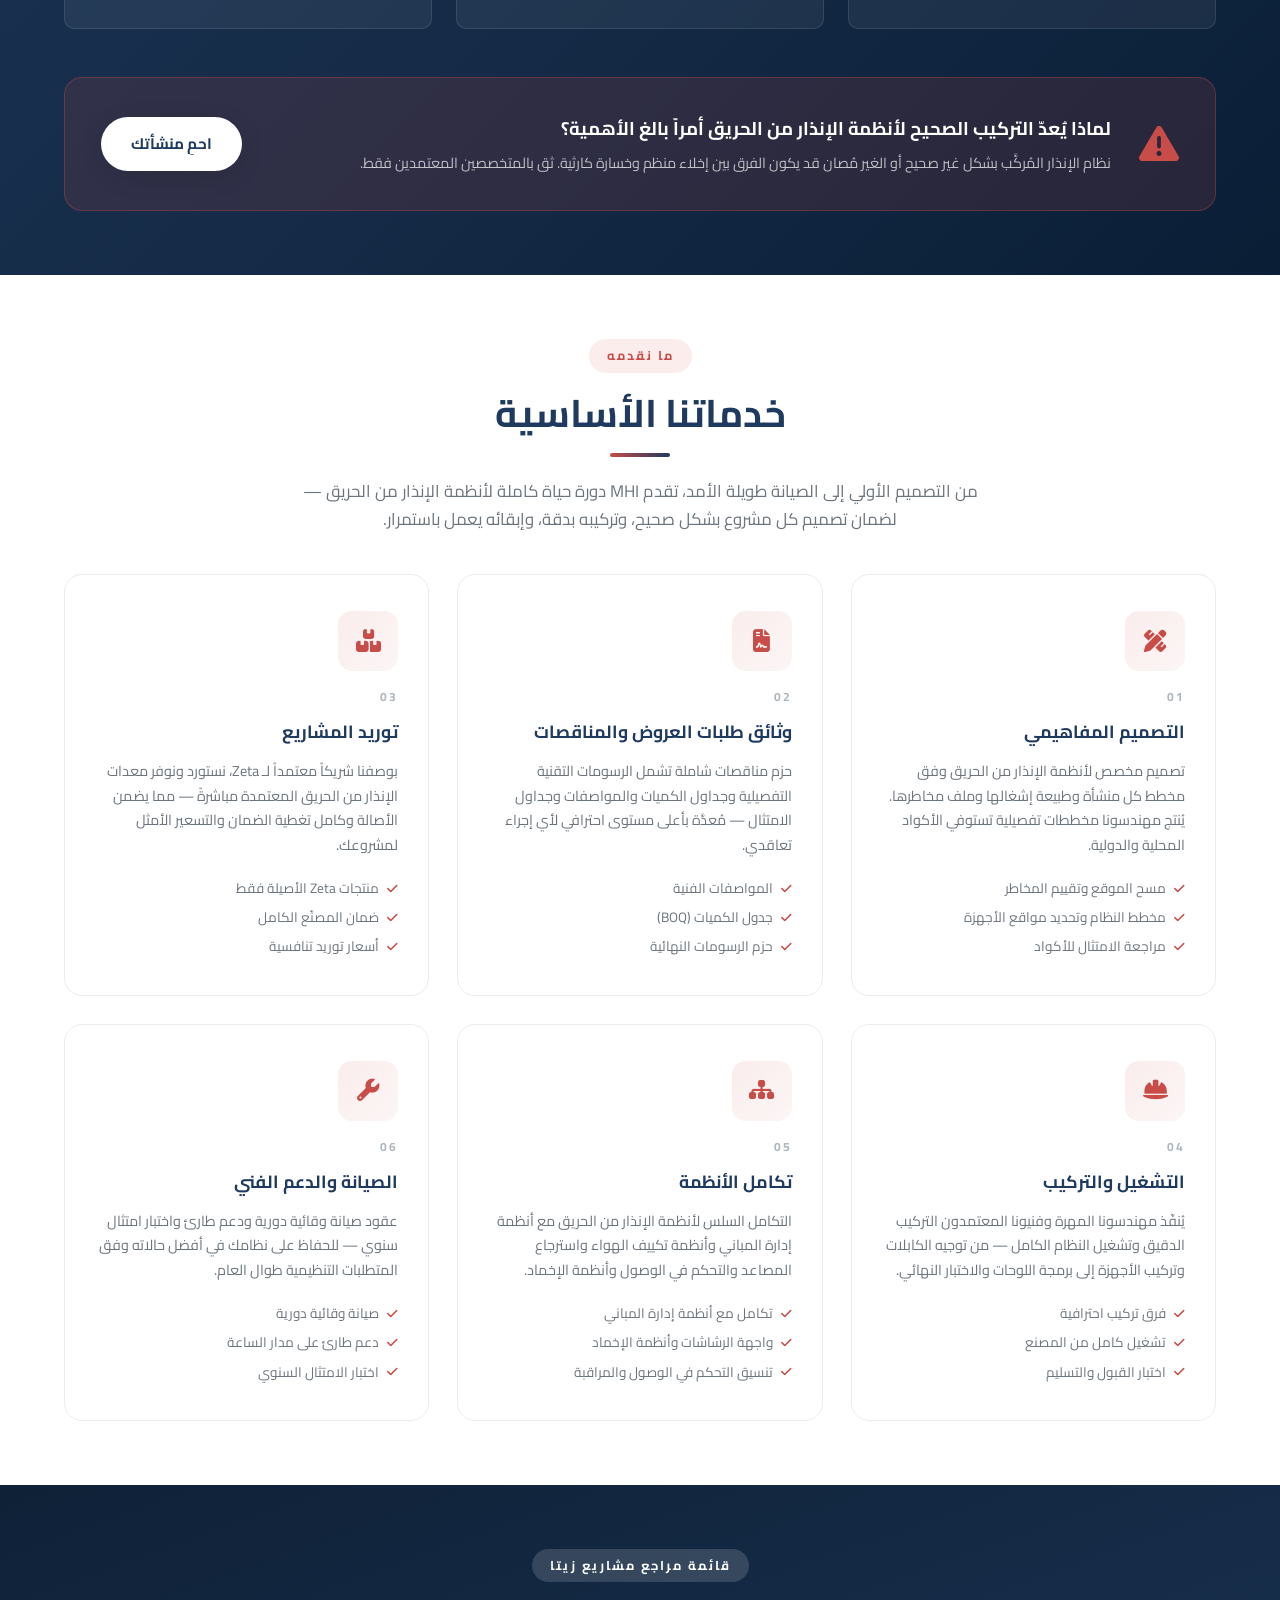
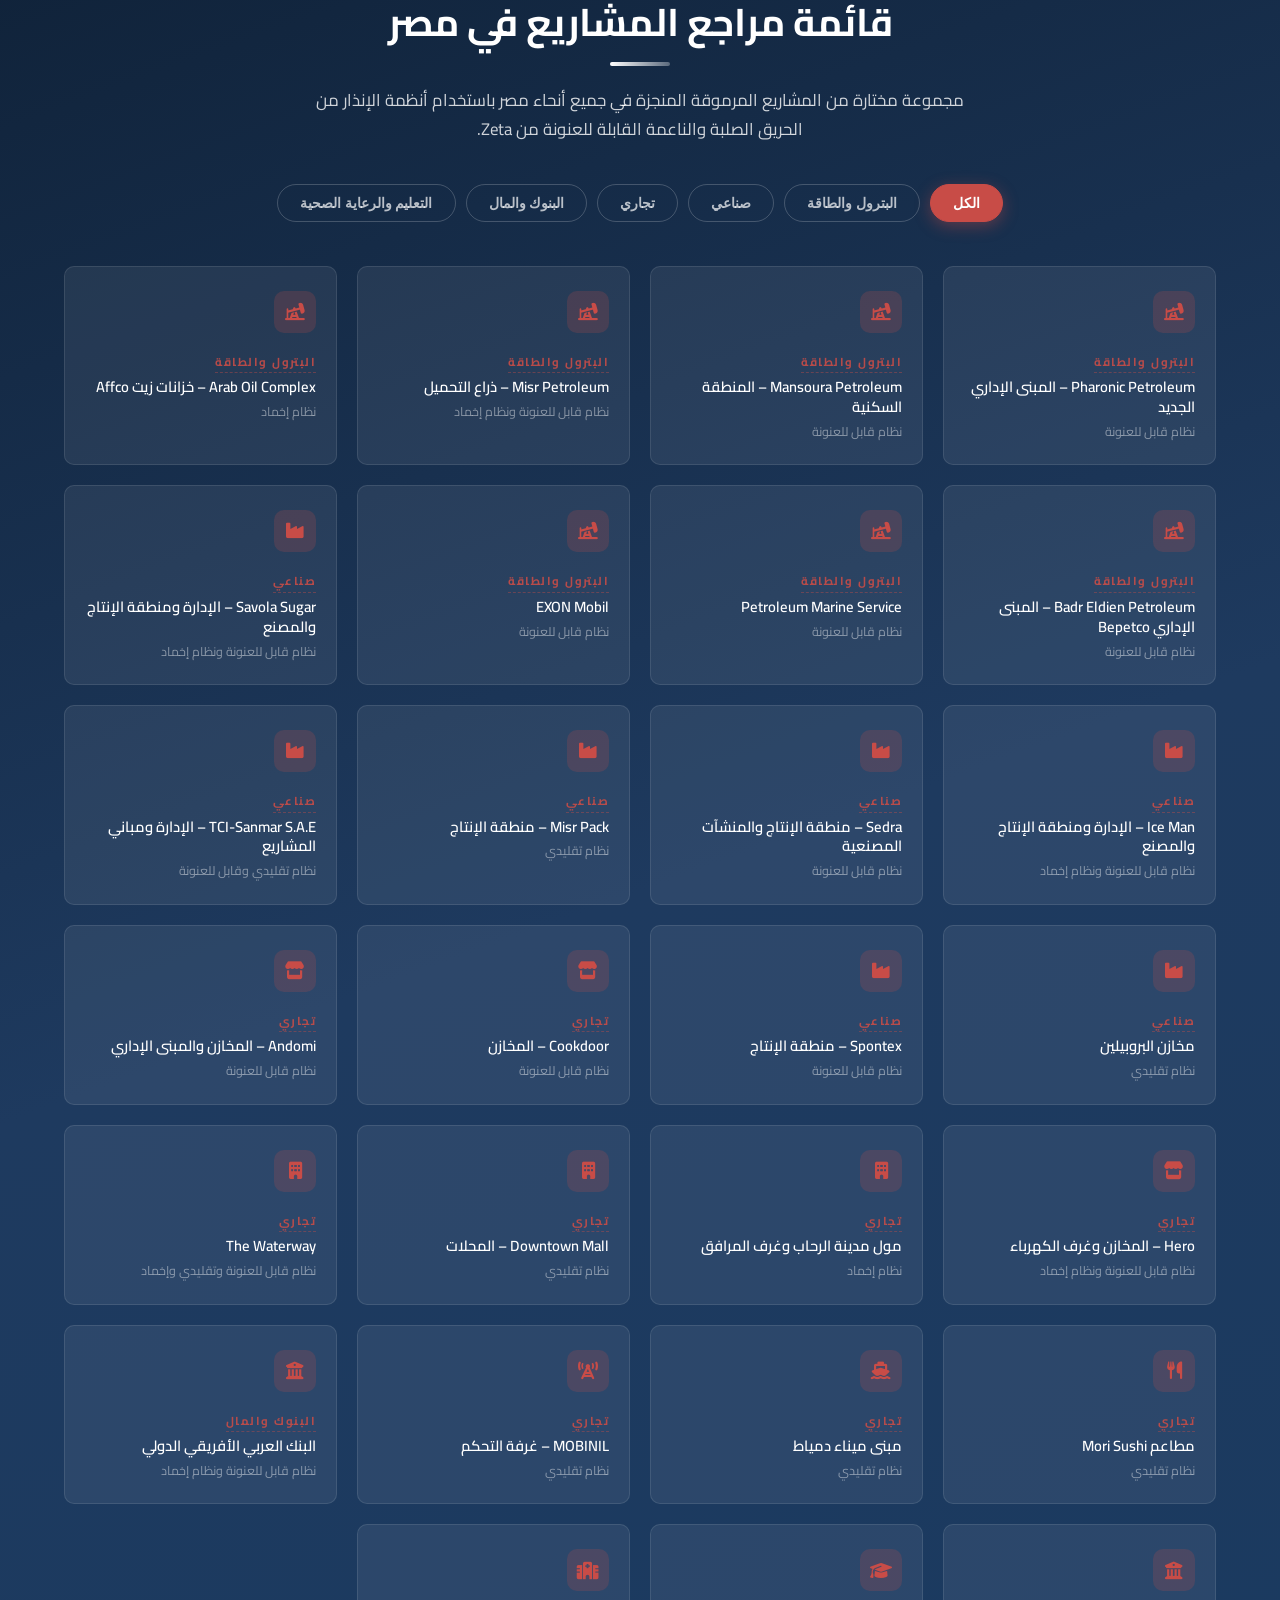
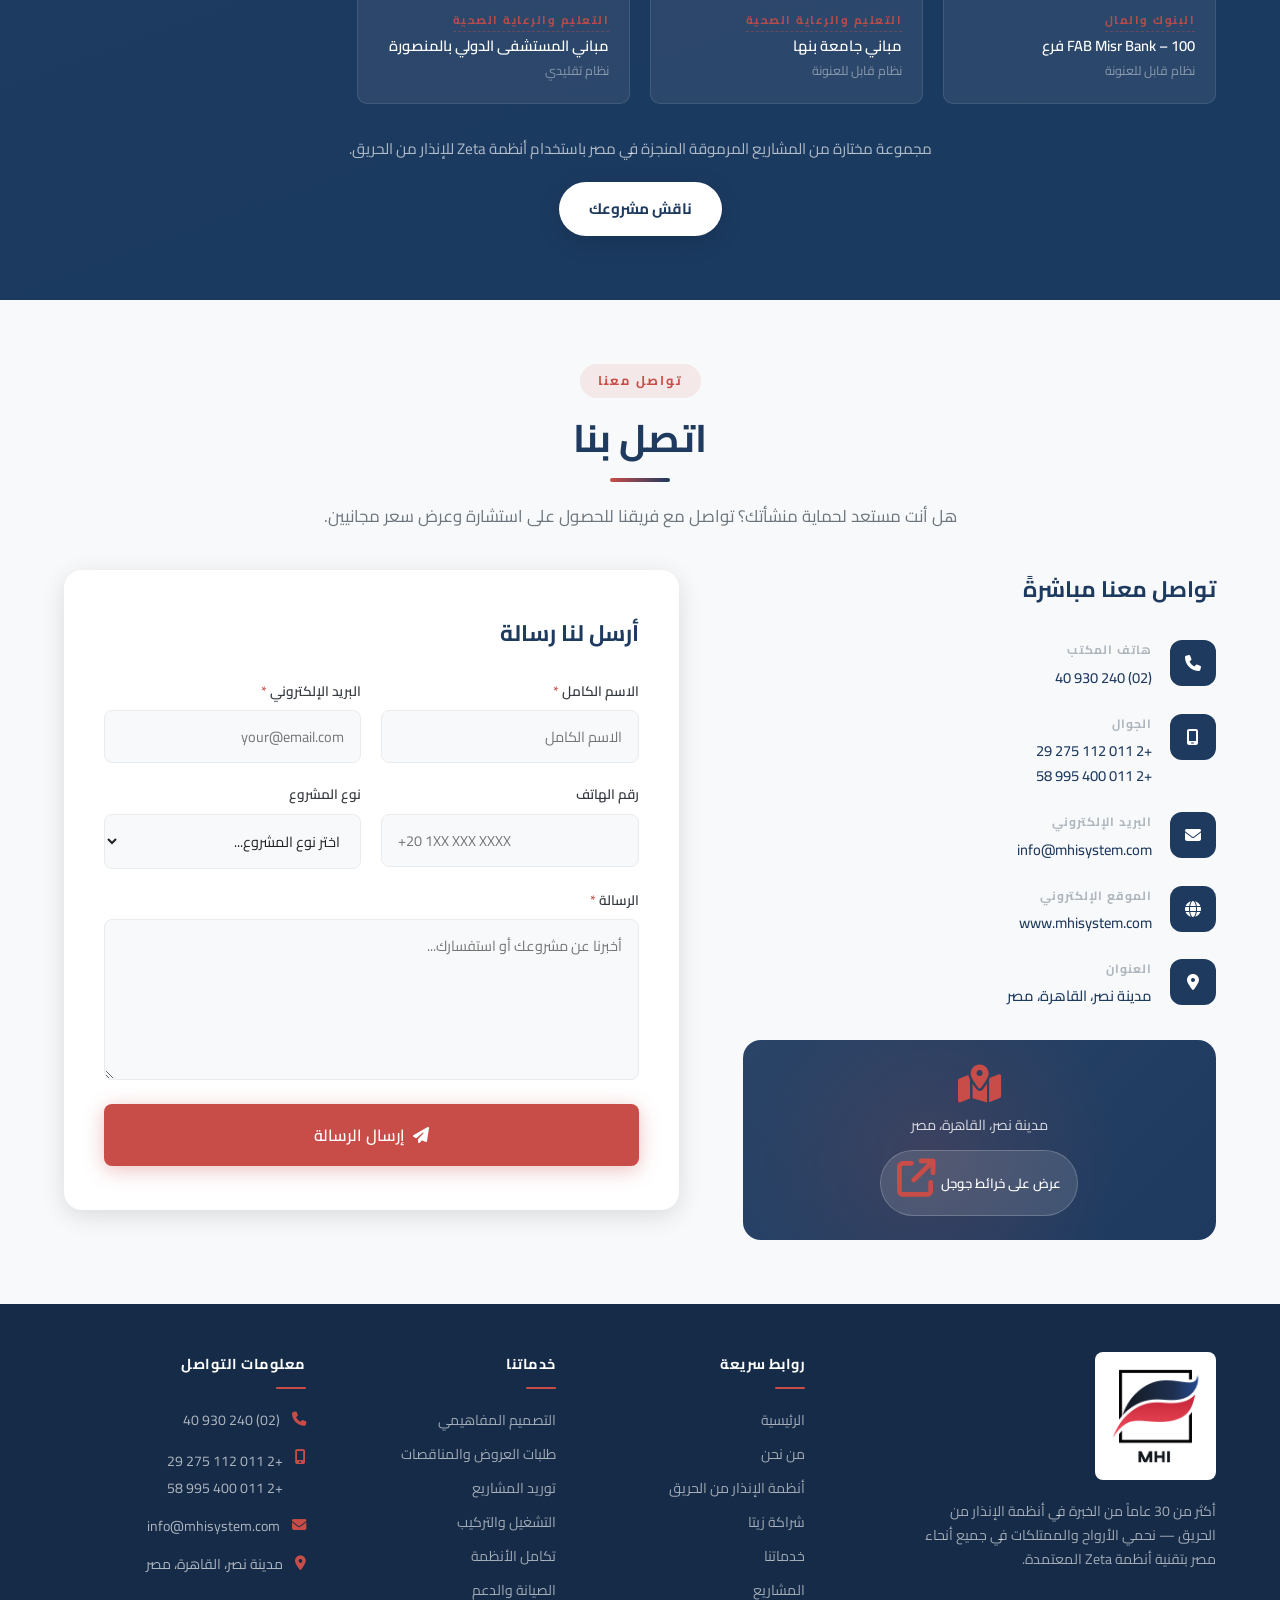
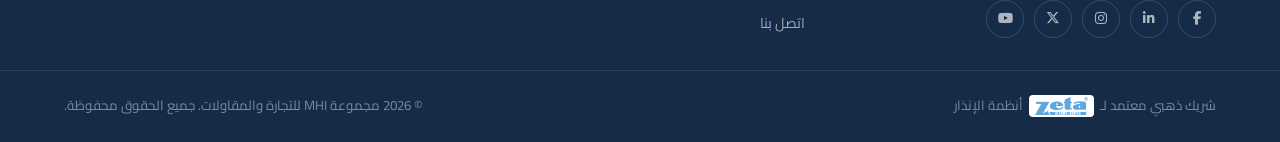
==== commit 2199ec04: "Add email-gated Zeta catalogue download Header link and first products tab open an email popup (Web3" ====
--- a/ar/index.html
+++ b/ar/index.html
@@ -17,6 +17,10 @@
   <!-- Stylesheets -->
   <link rel="stylesheet" href="../css/styles.css" />
   <link rel="stylesheet" href="../css/styles-rtl.css" />
+
+  <!-- Google Analytics -->
+  <script async src="https://www.googletagmanager.com/gtag/js?id=G-HJ7PJTKDHN"></script>
+  <script>window.dataLayer=window.dataLayer||[];function gtag(){dataLayer.push(arguments);}gtag('js',new Date());gtag('config','G-HJ7PJTKDHN');</script>
 </head>
 <body>
 
@@ -38,6 +42,7 @@
         <li><a href="#about"      class="nav-link">من نحن</a></li>
         <li><a href="#fire-alarm" class="nav-link">أنظمة الإنذار من الحريق</a></li>
         <li><a href="products.html" class="nav-link">المنتجات</a></li>
+        <li><a href="#catalogue" class="nav-link" data-catalog-open>الكتالوج</a></li>
         <li><a href="#services"   class="nav-link">خدماتنا</a></li>
         <li><a href="#projects"   class="nav-link">المشاريع</a></li>
         <li><a href="../index.html" class="nav-link lang-switch">English</a></li>
@@ -911,6 +916,40 @@
     </div>
   </footer>
 
+  <!-- تحميل الكتالوج (بعد إدخال البريد الإلكتروني) -->
+  <div class="catalog-modal" id="catalogModal" role="dialog" aria-modal="true" aria-labelledby="catalogTitle" aria-hidden="true">
+    <div class="catalog-box">
+      <button type="button" class="catalog-close" aria-label="إغلاق">&times;</button>
+
+      <div class="catalog-step" id="catalogStepForm">
+        <h3 id="catalogTitle">تحميل كتالوج منتجات زيتا</h3>
+        <p>أدخل بريدك الإلكتروني ثم اختر اللغة لتحميل الكتالوج الكامل.</p>
+        <form id="catalogForm" novalidate data-error-msg="عذراً، حدث خطأ ما. يرجى المحاولة مرة أخرى أو مراسلتنا على info@mhisystem.com">
+          <input type="hidden" name="access_key" value="a216b57f-4d25-4ff0-a7a1-caee9b956564" />
+          <input type="hidden" name="subject" value="Catalogue Download — MHI Website (Arabic)" />
+          <input type="hidden" name="from_name" value="MHI Website" />
+          <input type="hidden" name="redirect" value="false" />
+          <input type="checkbox" name="botcheck" class="hp" tabindex="-1" autocomplete="off" />
+          <div class="form-group">
+            <label for="catalogEmail">البريد الإلكتروني <span class="req">*</span></label>
+            <input type="email" id="catalogEmail" name="email" placeholder="your@email.com" autocomplete="email" dir="ltr" required />
+          </div>
+          <div class="catalog-error" id="catalogError">يرجى إدخال بريد إلكتروني صحيح.</div>
+          <button type="submit" class="btn btn-primary btn-submit"><i class="fas fa-unlock"></i> احصل على الكتالوج</button>
+        </form>
+      </div>
+
+      <div class="catalog-step" id="catalogStepDownload" hidden>
+        <h3>شكراً لك!</h3>
+        <p>اختر اللغة لتحميل الكتالوج.</p>
+        <div class="catalog-downloads">
+          <a class="btn btn-primary" href="../catalog/Zeta-Product-Catalogue-Arabic.pdf" download><i class="fas fa-download"></i> الكتالوج بالعربية</a>
+          <a class="btn btn-primary" href="../catalog/Zeta-Product-Catalogue-English.pdf" download><i class="fas fa-download"></i> English Catalogue</a>
+        </div>
+      </div>
+    </div>
+  </div>
+
   <button class="back-to-top" id="backToTop" aria-label="العودة للأعلى">
     <i class="fas fa-chevron-up"></i>
   </button>
--- a/css/styles.css
+++ b/css/styles.css
@@ -175,7 +175,8 @@
   padding: 0;
 }
 
-.header.scrolled {
+.header.scrolled,
+.page-static .header {
   background: var(--white);
   box-shadow: 0 2px 24px rgba(0,0,0,.1);
 }
@@ -233,9 +234,12 @@
 .nav-link:hover,
 .nav-link.active { color: var(--white); }
 
-.header.scrolled .nav-link { color: var(--gray-800); }
+.header.scrolled .nav-link,
+.page-static .header .nav-link { color: var(--gray-800); }
 .header.scrolled .nav-link:hover,
-.header.scrolled .nav-link.active { color: var(--blue); }
+.header.scrolled .nav-link.active,
+.page-static .header .nav-link:hover,
+.page-static .header .nav-link.active { color: var(--blue); }
 
 .nav-link.nav-cta {
   background: var(--red);
@@ -267,11 +271,13 @@
   background: rgba(255,255,255,.15);
   border-color: rgba(255,255,255,.9);
 }
-.header.scrolled .nav-link.lang-switch {
+.header.scrolled .nav-link.lang-switch,
+.page-static .header .nav-link.lang-switch {
   border-color: var(--blue);
   color: var(--blue) !important;
 }
-.header.scrolled .nav-link.lang-switch:hover {
+.header.scrolled .nav-link.lang-switch:hover,
+.page-static .header .nav-link.lang-switch:hover {
   background: var(--blue);
   color: var(--white) !important;
 }
@@ -294,7 +300,8 @@
   transition: var(--transition);
 }
 
-.header.scrolled .hamburger span { background: var(--blue); }
+.header.scrolled .hamburger span,
+.page-static .header .hamburger span { background: var(--blue); }
 
 .hamburger.open span:nth-child(1) { transform: translateY(7.5px) rotate(45deg); }
 .hamburger.open span:nth-child(2) { opacity: 0; transform: scaleX(0); }
@@ -1898,3 +1905,57 @@
   .projects-grid { grid-template-columns: 1fr; }
   .hero-badge    { font-size: .75rem; }
 }
+
+/* ============================================================
+   CATALOGUE DOWNLOAD (email-gated)
+============================================================ */
+.catalog-tab-btn {
+  padding: 10px 24px;
+  border-radius: 50px;
+  border: 2px solid var(--red);
+  background: var(--red);
+  color: var(--white);
+  font-family: var(--font-body);
+  font-size: .88rem;
+  font-weight: 700;
+  cursor: pointer;
+  display: inline-flex;
+  align-items: center;
+  gap: 8px;
+  transition: all var(--transition);
+}
+.catalog-tab-btn:hover { background: var(--red-dark); border-color: var(--red-dark); transform: translateY(-1px); }
+
+.catalog-modal {
+  position: fixed; inset: 0; z-index: 2000;
+  display: none; align-items: center; justify-content: center;
+  padding: 20px; background: rgba(15,23,42,.6);
+}
+.catalog-modal.open { display: flex; }
+.catalog-box {
+  position: relative; width: 100%; max-width: 440px;
+  background: var(--white); border-radius: 16px;
+  padding: 32px 28px 28px; box-shadow: 0 20px 60px rgba(0,0,0,.35);
+  animation: fadeInUp .3s ease both;
+}
+.catalog-close {
+  position: absolute; top: 12px; inset-inline-end: 14px;
+  background: none; border: 0; font-size: 1.6rem; line-height: 1;
+  color: var(--gray-600); cursor: pointer;
+}
+.catalog-close:hover { color: var(--red); }
+.catalog-box h3 { font-size: 1.25rem; color: var(--blue); margin-bottom: 6px; }
+.catalog-box > p, .catalog-step > p { color: var(--gray-600); font-size: .9rem; margin-bottom: 18px; }
+.catalog-box .hp { position: absolute; left: -9999px; opacity: 0; height: 0; width: 0; }
+.catalog-error { color: #e53e3e; font-size: .82rem; margin: -8px 0 12px; display: none; }
+.catalog-downloads { display: grid; gap: 12px; margin-top: 4px; }
+.catalog-downloads .btn { justify-content: center; width: 100%; }
+.catalog-step[hidden] { display: none; }
+
+/* Desktop nav: keep every label on one line now that the menu has more items */
+@media (min-width: 769px) {
+  .nav-link { padding: 8px 10px; font-size: .84rem; }
+}
+@media (min-width: 1001px) {
+  .nav-link { white-space: nowrap; }
+}
